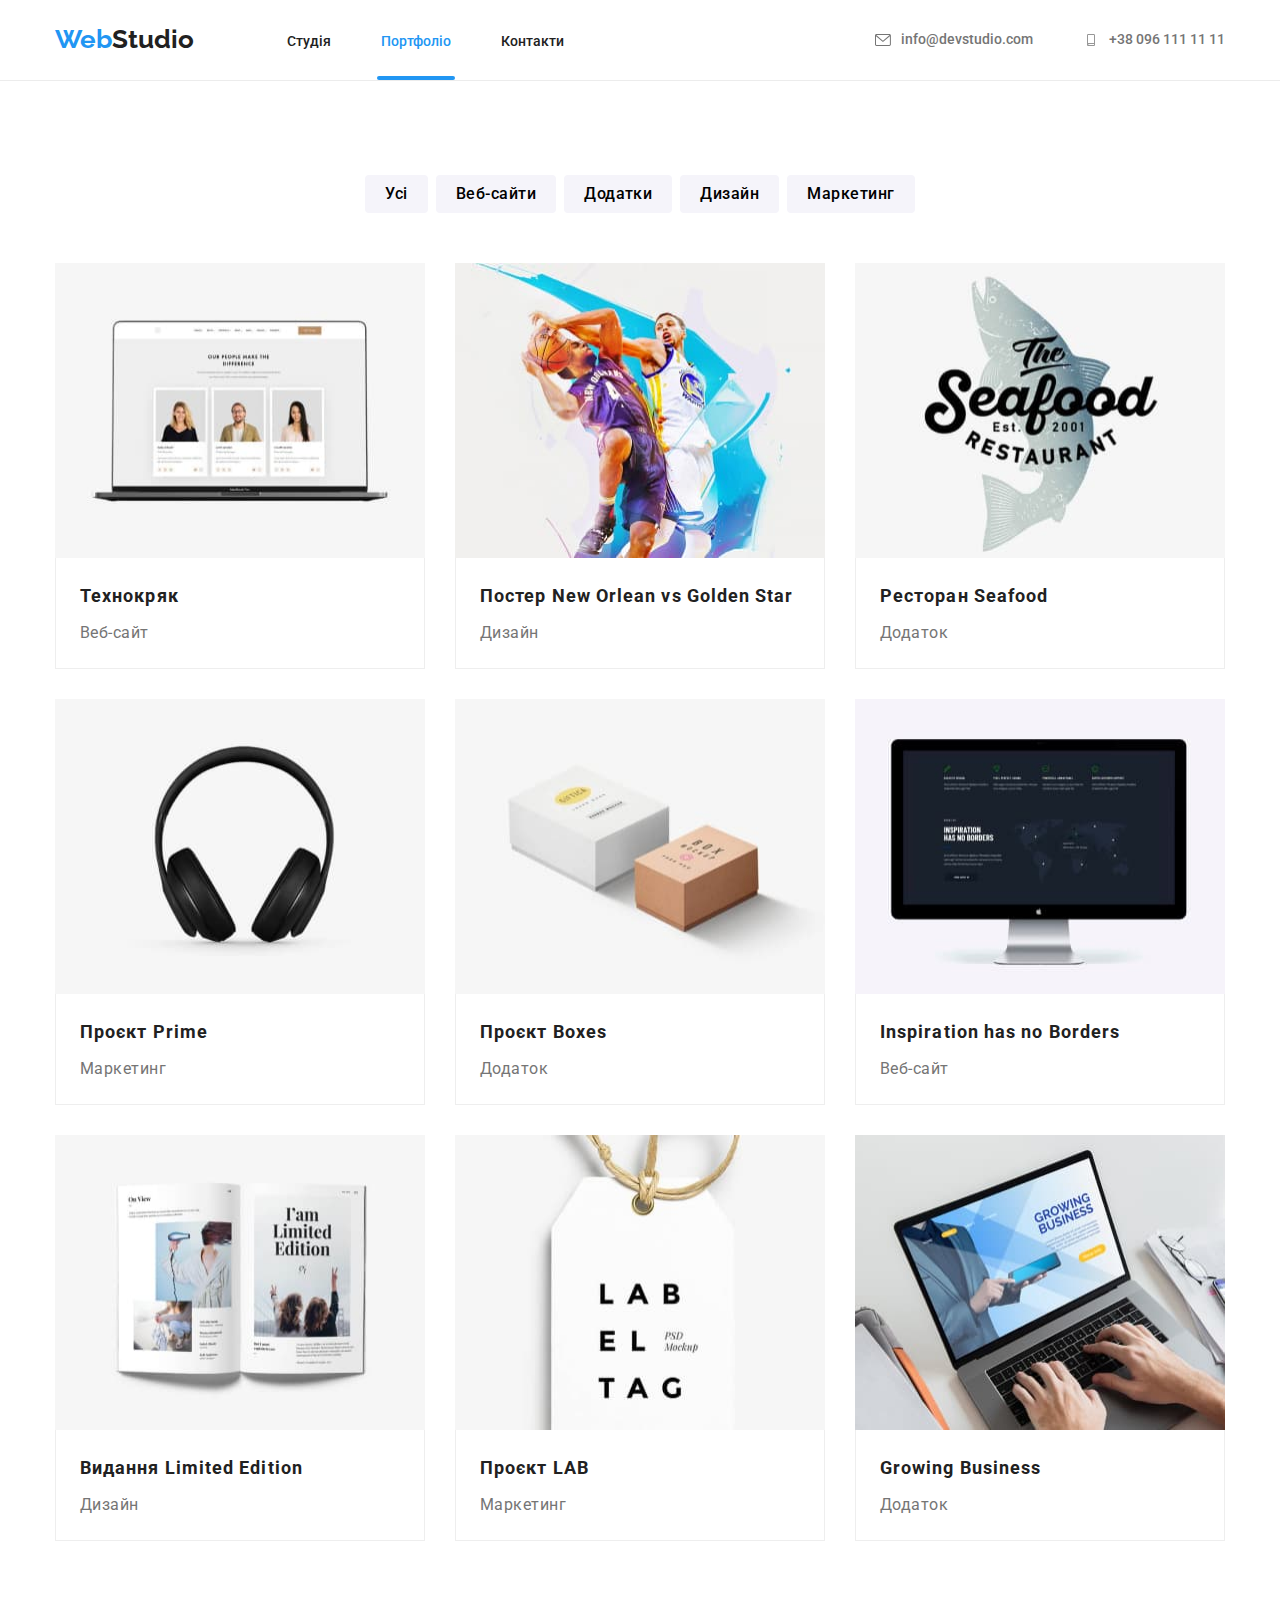
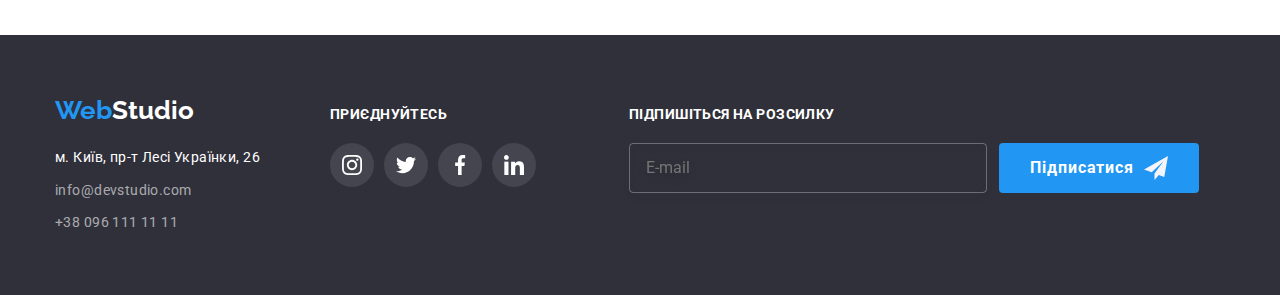
==== portfolio.html @ 6f568147 "BEM footer update" ====
<!DOCTYPE html>
<html lang="uk">
  <head>
    <meta charset="UTF-8" />
    <meta http-equiv="X-UA-Compatible" content="IE=edge" />
    <meta name="viewport" content="width=device-width, initial-scale=1.0" />
    <link rel="preconnect" href="https://fonts.googleapis.com" />
    <link rel="preconnect" href="https://fonts.gstatic.com" crossorigin />
    <link
      href="https://fonts.googleapis.com/css2?family=Raleway:wght@700&family=Roboto:wght@400;500;700;900&display=swap"
      rel="stylesheet"
    />
    <link
      rel="stylesheet"
      href="https://cdnjs.cloudflare.com/ajax/libs/modern-normalize/1.1.0/modern-normalize.css"
      integrity="sha512-Y0MM+V6ymRKN2zStTqzQ227DWhhp4Mzdo6gnlRnuaNCbc+YN/ZH0sBCLTM4M0oSy9c9VKiCvd4Jk44aCLrNS5Q=="
      crossorigin="anonymous"
      referrerpolicy="no-referrer"
    />
    <link rel="stylesheet" href="./css/styles.css" />
    <title>Портфоліо</title>
  </head>

  <body>
    <!-- Шапка сторінки -->
    <header class="topbar">
      <div class="container topbar-flex">
        <nav class="topbar-navigation">
          <!-- Логотип -->
          <a href="./index.html" class="logo link-options"
            ><span class="word-web">Web</span
            ><span class="studio-header">Studio</span></a
          >
          <!-- Навігація по сторінці -->
          <ul class="topbar-navigation__list">
            <li class="topbar-navigation__group">
              <a
                href="./index.html"
                class="link-options topbar-navigation__link hover-transition"
                >Студія</a
              >
            </li>
            <li class="topbar-navigation__group">
              <a
                href="./portfolio.html"
                class="link-options topbar-navigation__link hover-transition active-porfolio"
                >Портфоліо</a
              >
            </li>
            <li class="topbar-navigation__group">
              <a
                href="#"
                class="link-options topbar-navigation__link hover-transition"
                >Контакти</a
              >
            </li>
          </ul>
        </nav>
        <ul class="topbar-contacts__list">
          <li class="topbar-contacts__group">
            <a
              href="mailto:info@devstudio.com"
              class="link-options topbar-contacts__link hover-transition"
            >
              <svg class="topbar-contacts__icon" width="16" height="12">
                <use href="./images/icomoon/symbol-defs.svg#icon-mail"></use>
              </svg>
              info@devstudio.com</a
            >
          </li>
          <li class="topbar-contacts__group">
            <a
              href="tel:+380961111111"
              class="link-options topbar-contacts__link hover-transition"
            >
              <svg class="topbar-contacts__icon" width="16" height="12">
                <use href="./images/icomoon/symbol-defs.svg#icon-tel"></use>
              </svg>
              +38 096 111 11 11</a
            >
          </li>
        </ul>
      </div>
    </header>
    <!-- Основний контент сторінки -->
    <main>
      <section class="section">
        <div class="container">
          <h1 class="hidden">Портфоліо</h1>
          <ul class="flex-list porfolio-btn-list">
            <li class="porfolio-btn-grop">
              <button type="button" class="portfolio-btn hover-transition">
                Усі
              </button>
            </li>
            <li class="porfolio-btn-grop">
              <button type="button" class="portfolio-btn hover-transition">
                Веб-сайти
              </button>
            </li>
            <li class="porfolio-btn-grop">
              <button type="button" class="portfolio-btn hover-transition">
                Додатки
              </button>
            </li>
            <li class="porfolio-btn-grop">
              <button type="button" class="portfolio-btn hover-transition">
                Дизайн
              </button>
            </li>
            <li class="porfolio-btn-grop">
              <button type="button" class="portfolio-btn hover-transition">
                Маркетинг
              </button>
            </li>
          </ul>
          <ul class="porfolio-link-list">
            <li class="porfolio-link-group">
              <a href="#" class="link-options portfolio-links hover-transition">
                <div class="image-portfolio hover-transition">
                  <img
                    src="./image-porfolio/img-1.jpeg"
                    alt="image-porfolio"
                    width="370"
                    height="295"
                    class="porfolio-link-img"
                  />
                  <div class="image-overlay hover-transition">
                    <p>
                      Ресурс пропонує комплексні пропозиції з різним рівнем
                      функціоналу та сервісів. Все це дозволить відвідувачу
                      отримати вичерпні відомості про компанію чи приватну
                      особу.
                    </p>
                  </div>
                </div>
                <div class="portfolio-tex-under-img">
                  <h2 class="porfolio-link-title">Технокряк</h2>
                  <p class="porfolio-link-text">Веб-сайт</p>
                </div>
              </a>
            </li>
            <li class="porfolio-link-group">
              <a href="#" class="link-options portfolio-links hover-transition">
                <div class="image-portfolio hover-transition">
                  <img
                    src="./image-porfolio/img-2.jpeg"
                    alt="image-porfolio"
                    width="370"
                    height="295"
                    class="porfolio-link-img"
                  />
                  <div class="image-overlay hover-transition">
                    <p>
                      Ресурс пропонує комплексні пропозиції з різним рівнем
                      функціоналу та сервісів. Все це дозволить відвідувачу
                      отримати вичерпні відомості про компанію чи приватну
                      особу.
                    </p>
                  </div>
                </div>
                <div class="portfolio-tex-under-img">
                  <h2 class="porfolio-link-title">
                    Постер New Orlean vs Golden Star
                  </h2>
                  <p class="porfolio-link-text">Дизайн</p>
                </div>
              </a>
            </li>
            <li class="porfolio-link-group">
              <a href="#" class="link-options portfolio-links hover-transition">
                <div class="image-portfolio hover-transition">
                  <img
                    src="./image-porfolio/img-3.jpeg"
                    alt="image-porfolio"
                    width="370"
                    height="295"
                    class="porfolio-link-img"
                  />
                  <div class="image-overlay hover-transition">
                    <p>
                      Ресурс пропонує комплексні пропозиції з різним рівнем
                      функціоналу та сервісів. Все це дозволить відвідувачу
                      отримати вичерпні відомості про компанію чи приватну
                      особу.
                    </p>
                  </div>
                </div>
                <div class="portfolio-tex-under-img">
                  <h2 class="porfolio-link-title">Ресторан Seafood</h2>
                  <p class="porfolio-link-text">Додаток</p>
                </div>
              </a>
            </li>
            <li class="porfolio-link-group">
              <a href="#" class="link-options portfolio-links hover-transition">
                <div class="image-portfolio hover-transition">
                  <img
                    src="./image-porfolio/img-4.jpeg"
                    alt="image-porfolio"
                    width="370"
                    height="295"
                    class="porfolio-link-img"
                  />
                  <div class="image-overlay hover-transition">
                    <p>
                      Ресурс пропонує комплексні пропозиції з різним рівнем
                      функціоналу та сервісів. Все це дозволить відвідувачу
                      отримати вичерпні відомості про компанію чи приватну
                      особу.
                    </p>
                  </div>
                </div>
                <div class="portfolio-tex-under-img">
                  <h2 class="porfolio-link-title">Проєкт Prime</h2>
                  <p class="porfolio-link-text">Маркетинг</p>
                </div>
              </a>
            </li>
            <li class="porfolio-link-group">
              <a href="#" class="link-options portfolio-links hover-transition">
                <div class="image-portfolio hover-transition">
                  <img
                    src="./image-porfolio/img-5.jpeg"
                    alt="image-porfolio"
                    width="370"
                    height="295"
                    class="porfolio-link-img"
                  />
                  <div class="image-overlay hover-transition">
                    <p>
                      Ресурс пропонує комплексні пропозиції з різним рівнем
                      функціоналу та сервісів. Все це дозволить відвідувачу
                      отримати вичерпні відомості про компанію чи приватну
                      особу.
                    </p>
                  </div>
                </div>
                <div class="portfolio-tex-under-img">
                  <h2 class="porfolio-link-title">Проєкт Boxes</h2>
                  <p class="porfolio-link-text">Додаток</p>
                </div>
              </a>
            </li>
            <li class="porfolio-link-group">
              <a href="#" class="link-options portfolio-links hover-transition">
                <div class="image-portfolio hover-transition">
                  <img
                    src="./image-porfolio/img-6.jpeg"
                    alt="image-porfolio"
                    width="370"
                    height="295"
                    class="porfolio-link-img"
                  />
                  <div class="image-overlay hover-transition">
                    <p>
                      Ресурс пропонує комплексні пропозиції з різним рівнем
                      функціоналу та сервісів. Все це дозволить відвідувачу
                      отримати вичерпні відомості про компанію чи приватну
                      особу.
                    </p>
                  </div>
                </div>
                <div class="portfolio-tex-under-img">
                  <h2 class="porfolio-link-title">
                    Inspiration has no Borders
                  </h2>
                  <p class="porfolio-link-text">Веб-сайт</p>
                </div>
              </a>
            </li>
            <li class="porfolio-link-group">
              <a href="#" class="link-options portfolio-links hover-transition">
                <div class="image-portfolio hover-transition">
                  <img
                    src="./image-porfolio/img-7.jpeg"
                    alt="image-porfolio"
                    width="370"
                    height="295"
                    class="porfolio-link-img"
                  />
                  <div class="image-overlay hover-transition">
                    <p>
                      Ресурс пропонує комплексні пропозиції з різним рівнем
                      функціоналу та сервісів. Все це дозволить відвідувачу
                      отримати вичерпні відомості про компанію чи приватну
                      особу.
                    </p>
                  </div>
                </div>
                <div class="portfolio-tex-under-img">
                  <h2 class="porfolio-link-title">Видання Limited Edition</h2>
                  <p class="porfolio-link-text">Дизайн</p>
                </div>
              </a>
            </li>
            <li class="porfolio-link-group">
              <a href="#" class="link-options portfolio-links hover-transition">
                <div class="image-portfolio hover-transition">
                  <img
                    src="./image-porfolio/img-8.jpeg"
                    alt="image-porfolio"
                    width="370"
                    height="295"
                    class="porfolio-link-img"
                  />
                  <div class="image-overlay hover-transition">
                    <p>
                      Ресурс пропонує комплексні пропозиції з різним рівнем
                      функціоналу та сервісів. Все це дозволить відвідувачу
                      отримати вичерпні відомості про компанію чи приватну
                      особу.
                    </p>
                  </div>
                </div>
                <div class="portfolio-tex-under-img">
                  <h2 class="porfolio-link-title">Проєкт LAB</h2>
                  <p class="porfolio-link-text">Маркетинг</p>
                </div>
              </a>
            </li>
            <li class="porfolio-link-group">
              <a href="#" class="link-options portfolio-links hover-transition">
                <div class="image-portfolio hover-transition">
                  <img
                    src="./image-porfolio/img-9.jpeg"
                    alt="image-porfolio"
                    width="370"
                    height="295"
                    class="porfolio-link-img"
                  />
                  <div class="image-overlay hover-transition">
                    <p>
                      Ресурс пропонує комплексні пропозиції з різним рівнем
                      функціоналу та сервісів. Все це дозволить відвідувачу
                      отримати вичерпні відомості про компанію чи приватну
                      особу.
                    </p>
                  </div>
                </div>
                <div class="portfolio-tex-under-img">
                  <h2 class="porfolio-link-title">Growing Business</h2>
                  <p class="porfolio-link-text">Додаток</p>
                </div>
              </a>
            </li>
          </ul>
        </div>
      </section>
    </main>

    <!-- Підвал сторінки -->
    <footer class="basement">
      <div class="container basement-container">
        <div class="basement-logo-con">
          <a href="./index.html" class="logo link-options logo-basement"
            ><span class="word-web">Web</span
            ><span class="studio-footer">Studio</span></a
          >
          <address class="basement-adress-section">
            <ul class="basement-contacts__list">
              <li class="basement-contacts__group">
                <a
                  href="https://goo.gl/maps/L8f5SfHQkq7jRVht7"
                  class="link-options basement-contacts__address hover-transition basement-contacts__hover"
                  >м. Київ, пр-т Лесі Українки, 26
                </a>
              </li>
              <li class="basement-contacts__group">
                <a
                  href="mailto:info@devstudio.com"
                  class="link-options basement-contacts__mail hover-transition basement-contacts__hover"
                  >info@devstudio.com
                </a>
              </li>
              <li class="basement-contacts__group">
                <a
                  href="tel:+380961111111"
                  class="link-options basement-contacts__tel hover-transition basement-contacts__hover"
                  >+38 096 111 11 11
                </a>
              </li>
            </ul>
          </address>
        </div>
        <div class="basement-icon-group">
          <p class="basement__subtitle">приєднуйтесь</p>
          <ul class="basement-social__group">
            <li class="basement-social__list">
              <a
                href="#"
                class="link-options basement-social__link hover-transition"
              >
                <svg class="basement-social__icon" width="20" height="20">
                  <use
                    href="./images/icomoon/symbol-defs.svg#icon-instagram"
                  ></use>
                </svg>
              </a>
            </li>
            <li class="basement-social__list">
              <a
                href="#"
                class="link-options basement-social__link hover-transition"
              >
                <svg class="basement-social__icon" width="20" height="20">
                  <use
                    href="./images/icomoon/symbol-defs.svg#icon-twitter"
                  ></use>
                </svg>
              </a>
            </li>
            <li class="basement-social__list">
              <a
                href="#"
                class="basement-social__link link-options hover-transition"
              >
                <svg class="basement-social__icon" width="20" height="20">
                  <use
                    href="./images/icomoon/symbol-defs.svg#icon-facebook"
                  ></use>
                </svg>
              </a>
            </li>
            <li class="basement-social__list">
              <a
                href="#"
                class="basement-social__link link-options hover-transition"
              >
                <svg class="basement-social__icon" width="20" height="20">
                  <use
                    href="./images/icomoon/symbol-defs.svg#icon-linkedin"
                  ></use>
                </svg>
              </a>
            </li>
          </ul>
        </div>
        <form class="basement-email-group" name="signup_form" autocomplete="on">
          <p class="basement__subtitle">підпишіться на розсилку</p>
          <div class="basement-label-container">
            <label class="basement-label">
              <input
                class="basement-label__input"
                type="email"
                name="email"
                placeholder="E-mail"
                id="user_email"
              />
            </label>
            <button
              type="submit"
              class="basement-button__submit hero-button hover-transition"
            >
              Підписатися<svg
                class="basement-button__icon"
                width="24"
                height="24"
              >
                <use
                  href="./images/icomoon/symbol-defs.svg#icon-icon-send"
                ></use>
              </svg>
            </button>
          </div>
        </form>
      </div>
    </footer>
  </body>
</html>
---- css/styles.css ----
/* ---------------------------------- COLORS --------------------------------- */
:root{
    --primery-text-color: #212121;
    --additional-text-color: #FFFFFF;
    --paragraph-tex-color: #757575;
    --text-hover-color: #2196F3;
    --footer-contact-color: rgba(255, 255, 255, 0.6);
    --background-color: #ffffff;
    --background-color-additional: #2f303a;
    --background-color-special: #F5F4FA;
    --social-main-color: #AFB1B8;
}

/* ------------- body+logo+head+footer (тіло+логотип+шапка+підвал) ----------- */
/* ----- body (тіло) -----*/
body {
    background-color: #FFFFFF;
    font-family: 'Roboto', sans-serif;
    color: var(--primery-text-color);
}

.hidden{
    position: absolute;
    white-space: nowrap;
    width: 1px;
    height: 1px;
    overflow: hidden;
    border: 0;
    padding: 0;
    clip: rect(0 0 0 0);
    clip-path: inset(50%);
    margin: -1px;
}

.is-hidden{
    visibility: hidden;
    opacity: 0;
    pointer-events: none;
}

/* links option (налаштування для посилать) */
.link-options {
    text-decoration: none;
}

h1,h2,h3,h4,h5,p,ul {
    margin: 0;
}

ul,ol{
    margin: 0;
    padding-left: 0;
}

.container{
    width: 1200px;
    padding-left: 15px;
    padding-right: 15px;
    margin: 0 auto;
}

.hover-transition {
    transition-duration: 250ms;
    transition-timing-function: cubic-bezier(0.4, 0, 0.2, 1);
}

/* .active{} */

/* ---------------------------------- LOGO ----------------------------------- */
/* "web" and "studio" style logo (in header and footer) */
.logo {
    font-family: 'Raleway', sans-serif;
    padding-top: 24px;
    padding-bottom: 25px;
}

/* options font LOGO (located in header and footer) */
.word-web,
.studio-header,
.studio-footer{
    font-weight: 700;
    font-size: 26px;
    line-height: 1.19;
}

/* options for tex "web" in logo */
.word-web {
    color: var(--text-hover-color);
}
/* options for tex "studio" in header logo */
.studio-header {
    color: var(--primery-text-color);
}
/* options for tex "studio" in footer logo */
.studio-footer {
    color: var(--additional-text-color);
}

/* ---------------------------- footer logo option --------------------------- */
.logo-basement {
    padding: 0;
}

/* =========================== HEADER (шапка сайта) ========================== */
/* header navigation options (налаштування шапки) */
.topbar { 
    border-bottom: 1px solid #ECECEC;
}

.topbar-flex {
    box-sizing: border-box;
    display: flex;
    justify-content: center;
}

.topbar-navigation__link, 
.topbar-contacts__link {
    font-weight: 500;
    font-size: 14px;
    line-height: 1.14;
}

.topbar-contacts__link{
    display: flex;
    align-items: center;
}

.topbar-navigation__list,
.topbar-contacts__list{
    list-style: none;
    display: flex;
}

/* ---------------------------- header navigation ---------------------------- */
/* header navigation section options (налаштування секції навігації) */
.topbar-navigation{
    display: inline-flex;
    justify-content: center;
}

.topbar-navigation__list{
    gap: 50px;
    margin-left: 93px;
}

/* header navigation list options (налаштування списку навігації) */
.topbar-navigation__group {
    margin-top: 32px;
}

/* header navigation link options (налаштування рядків списку навігації) */
.topbar-navigation__link{
    color: var(--primery-text-color);
    padding-top: 32px;
    padding-bottom: 32px;

    position: relative;
}
.topbar-navigation__link:hover,
.topbar-navigation__link:focus{
    color: var(--text-hover-color);
}

.active-porfolio, 
.active-main{
    color: var(--text-hover-color);
}

.active-main::after{
    content: '';
    position: absolute;
    bottom: 1px;
    left: -3px;
    width: 48px;
    height: 4px;
    background-color: var(--text-hover-color);
    border-radius: 2px;
}

.active-porfolio::after{
    content: '';
    position: absolute;
    bottom: 1px;
    left: -4px;
    width: 78px;
    height: 4px;
    background-color: var(--text-hover-color);
    border-radius: 2px;
}

/* ----------------------------- header contacts ----------------------------- */
.topbar-contacts__list{
    gap: 50px;
    margin-left: auto;
}

/* header contacts list options (налаштування списку контактів) */
.topbar-contacts__group {
    display: flex;
}

/* header contacts color and hover (налаштування контактів в шапці) */
.topbar-contacts__link {
    color: var(--paragraph-tex-color);
    padding-top: 32px;
    padding-bottom: 32px;
    fill: var(--paragraph-tex-color);
}
.topbar-contacts__link:focus ,
.topbar-contacts__link:hover {
    color: var(--text-hover-color);
    fill: var(--text-hover-color);
}

.topbar-contacts__icon{
margin-right: 10px;
}



/* -====================== FOOTER section (підвал сайту) ======================*/
/* footer section options (налаштування підвалу) */
.basement {
    background-color: var(--background-color-additional);
    padding-top: 60px;
    padding-bottom: 60px;
}

/* footer list options (налаштування списку в підвалі) */
.basement-contacts__list {
    display: inline;
    list-style: none;
}

.basement-logo {
    margin-bottom: 30px;
}

.basement-contacts__group{
    display: block;
    margin-bottom: 9px;
}

.basement-contacts__group:last-child{
    margin-bottom: 0;
}

/* footer address options (налаштування адреси в підвалі) */
.basement-contacts__address,
.basement-contacts__mail,
.basement-contacts__tel{
    font-style: normal;
    font-weight: 400;
    font-size: 14px;
    line-height: 1.71;
    letter-spacing: 0.03em;
}

.basement-contacts__address{
    color: var(--additional-text-color);
}
/* .basement-contacts__address:hover,
.basement-contacts__address:focus {
    color: var(--text-hover-color);
} */

.basement-contacts__hover:hover {
    color: var(--text-hover-color);
}

/* footer contacts options (налаштування контактів в підвалі) */
.basement-contacts__mail,
.basement-contacts__tel {
    color: var(--footer-contact-color);
}
/* .basement-contacts:hover,
.basement-contacts:focus,
 */

.basement-container {
    display: flex;
    align-items: baseline;
}

.basement-adress-section {
    margin-top: 20px;
}

.basement__subtitle {
    color: var(--additional-text-color);
    margin-bottom: 20px;
}

.basement-icon-group {
    display: block;
    width: 206px;
    height: 80px;
    margin-left: 70px;
}

.basement-social__link{
    display: flex;
    justify-content: center;
    align-items: center;
    width: 44px;
    height: 44px;
    border-radius: 50%;
    background-color: rgba(255, 255, 255, 0.1);;
    fill: var(--additional-text-color);
}

.basement-social__link:hover,
.basement-social__link:focus{
    background-color: var(--text-hover-color);
}
/* .basement-social__icon{} */

/* !----------------------------- footer form ----------------------------- */

.basement-email-group {
    display: block;
    width: 570px;
    height: 86px;
    margin-left: 93px;
}

.basement-label-container {
    display: flex;
}

/* .basement-label{} */

.basement-label__input{
    background-color: transparent;
    font-style: sans-serif;
    color: var(--additional-text-color);
    font-size: 16px;
    line-height: 1.25;
    letter-spacing: 0.003em;

    align-content: center;
    height: 50px;
    width: 358px;

    border: 1px solid rgba(255, 255, 255, 0.3);
    filter: drop-shadow(0px 4px 4px rgba(0, 0, 0, 0.15));
    border-radius: 4px;
    margin-right: 12px;

    padding-left: 16px;
}

.basement-button__submit{
    display: flex;
    align-content: center;
    justify-content: center;
    align-items: center;
    max-width: 200px;
    padding: 0 24px;
    gap: 10px;
}

.basement-button__icon{
    fill: var(--background-color-special);
}

/* ++++++++++++++ main index.html (основний контент index.html) ++++++++++++++ */
/* =========================== HERO section (герой) ===========================*/
.hero { 
    background-color: var(--background-color-additional);
    background-image: linear-gradient(rgba(47, 48, 58, 0.4) , rgba(47, 48, 58, 0.4) ) , url(../images/hero-bg.jpeg);
    background-size: 1600px;
    background-repeat: no-repeat;
    background-position: center;
/*     background-size: cover; */
    padding-top: 200px;
    padding-bottom: 200px;
}

/* .hero-container{} */

.hero-title {
    color: var(--additional-text-color);
    font-weight: 900;
    font-size: 44px;
    line-height: 1.36;
    text-align: center;
    letter-spacing: 0.06em;
    text-transform: uppercase;
    /* position */
    max-width: 696px;
    margin: 0 auto;
    margin-bottom: 30px;
}

.hero-div-btn {
    display: flex;
    justify-content: center;
}

.hero-button {
    color: var(--additional-text-color);
    background: var(--text-hover-color);
    cursor: pointer;
    font-family: inherit;
    font-weight: 700;
    font-size: 16px;
    line-height: 1.87;
    letter-spacing: 0.06em;
    text-align: center;
    height: 50px;
    width: 220px;
    border-radius: 4px;
    border-style: none;
    /* position */
    position: relative;
    overflow: hidden;
}
.hero-button:hover,
.hero-button:focus{
    background: #188CE8;
    box-shadow: 0px 4px 4px rgba(0, 0, 0, 0.15);
    border-radius: 4px;
}

.backdrop {
    position: fixed;
    top: 0;
    left: 0;
    width: 100vw;
    height: 100vh;
    background: rgba(0, 0, 0, 0.2);
    transition: opacity 500ms cubic-bezier(0.11, 0, 0.5, 0) 0s, visibility 500ms cubic-bezier(0.11, 0, 0.5, 0) 0s;
    z-index: 10;
}

.modal-window {
    position: absolute;
    top: 50%;
    left: 50%;
    transform: translate(-50%, -50%);
    width: 528px;

    background-color: var(--additional-text-color);
    box-shadow: 0px 1px 3px rgba(0, 0, 0, 0.12), 0px 1px 1px rgba(0, 0, 0, 0.14), 0px 2px 1px rgba(0, 0, 0, 0.2);
    border-radius: 4px;

    padding: 40px;
}

.close-button{
    position: absolute;
    top: 8px;
    right: 8px;

    border: 1px solid rgba(0, 0, 0, 0.1);
    background-color: var(--additional-text-color);
    border-radius: 50%;
    width: 30px;
    height: 30px;

    padding: 0;
    display: flex;
    justify-content: center;
    align-items: center;

    cursor: pointer;
}
.close-button:hover .modal-icon{
    fill: var(--text-hover-color);
}

.modal-title{
    text-align: center;
    font-family: sans-serif;
    font-weight: 700;
    font-size: 20px;
    line-height: 1.15;
    letter-spacing: 0.03em;
    color: var(--primery-text-color);

    margin-bottom: 12px;
}

.modal-group{
margin: 0;
}

.modal-list{
    margin-bottom: 10px;
    display: flex;
    flex-direction: column;
    gap: 4px;

    font-family: sans-serif;
    font-size: 12px;
    line-height: 1.16;
    letter-spacing: 0.01em;

}
.modal-list:last-child{
    margin: 0;
}

.modal-label,
.modal-comment::placeholder{
    color: var(--paragraph-tex-color);    
    font-family: sans-serif;
    font-size: 12px;
    line-height: 1.16;
    letter-spacing: 0.01em;

    fill: var(--primery-text-color);
}

.input-container{
    fill: var(--primery-text-color);
    position: relative;
}

.modal-label,
.input-container:hover input,
.input-container:hover  .modal-input-icon,
.modal-comment:hover,
.input-container input:focus,
.modal-comment:focus,
.modal-input:focus,
.modal-input:focus + .modal-input-icon{
    border-color: var(--text-hover-color);
    fill: var(--text-hover-color);
    outline: var(--text-hover-color);
}



.input-container input{
    padding: 12px 16px;
    padding-left: 42px;
    height: 40px;
    border: 1px solid rgba(33, 33, 33, 0.2);
    border-radius: 4px;
    width: 100%;
}


.modal-input-icon {
    position: absolute;
    top: 50%;
    left: 15px;
    transform: translateY(-50%);
}

.modal-comment{
    height: 120px;
    margin-bottom: 20px;
    border: 1px solid rgba(33, 33, 33, 0.2);
    border-radius: 4px;
    resize: none;
    padding: 12px 16px;
}
.modal-comment::placeholder {
    color: rgba(117, 117, 117, 0.5);
}

/* .modal-licence{} */


.licence-checkbox { 
    display: flex;
    align-items: center;
    flex-direction: row;
    justify-content: center;
    margin-bottom: 30px;
    position: relative;
}

.checkbox {
    -webkit-appearance: none;
    -moz-appearance: none;
    appearance: none;
}
.custom-checkbox {
    box-sizing: border-box;
    width: 16px;
    height: 15px;

    position: relative;
    margin-right: 7px;

    border: 2px solid var(--primery-text-color);
    border-radius: 2px;

    fill: transparent;
}
.checkbox:checked + .custom-checkbox{
    background-color: var(--text-hover-color);
    border: none;
    fill: var(--additional-text-color);
}

.checkbox-input-icon{
    position: absolute;
    top: 50%;
    left: 50%;
    transform: translate(-50%, -50%);
}

.licence-text{
    font-family: sans-serif;
    font-size: 14px;
    line-height: 1.7;
    letter-spacing: 0.03em;
}

.licence-text{
    color: var(--paragraph-tex-color);
}
.licence{
/*     text-decoration: underline; */
    color: var(--text-hover-color);
    margin: 0;
    padding: 0;
    border-bottom: 1px solid var(--text-hover-color);
}

.modal-container-btn{
    display: flex;
    justify-content: center;
}

/* .modal-submit-btn {} */

/* -==================== our-features (текст під банером) ==================== */
.our-features {padding-top: 94px;}

.our-features-list{
    color: var(--primery-text-color);
    list-style: none;
    display: flex;
    gap: 30px;
}

.our-features-group {
    flex-basis: calc((100% - 90px) / 4);
}

.our-icons-group {
    width: 270px;
    height: 120px;
    border-radius: 4px;
    background-color: var(--background-color-special);
    display: flex;
    justify-content: center;
    align-items: center;
    margin-bottom: 30px;
}

.our-features-icon {
fill: var(--primery-text-color);
}

/* title options (налаштування назви) */
.our-features-title,
.img-label,
.basement__subtitle {
    font-weight: 700;
    font-size: 14px;
    line-height: 1.14;
    letter-spacing: 0.03em;
    text-transform: uppercase;
}

.our-features-title,
.img-label {
    margin-bottom: 10px;
}

/* paragraph options (налаштування параграфу) */
.our-features-text{
    color: var(--paragraph-tex-color);
    font-size: 14px;
    line-height: 1.71;
    letter-spacing: 0.03em;
}

/* ======================= img-section (чим займаємось) ======================= */

/* title in section 3 and 4  */
.img-section-title, 
.our-team-main-title, 
.partners-main-title{
    color: var(--primery-text-color);
    font-weight: 700;
    font-size: 36px;
    line-height: 1.16;
    text-align: center;
    letter-spacing: 0.03em;
    /* position */
    box-sizing: border-box;
    margin-bottom: 50px;
}

.img-section-picture {
    display: block;
}

.img-section-group {
    position: relative;
}

.img-position > .img-label {
    position: absolute;
    bottom: 0;
    margin: 0;
}

.img-label{
    color: var(--additional-text-color);
    display: flex;
    justify-content: center;
    align-items: center;
    background-color: rgba(47, 48, 58, 0.8);
    height: 70px;
    width: 370px;
}

/*  налаштування списку (list options) */
.img-section-list,
.our-team-list{
    display: flex;
    list-style: none;
    gap: 30px;
}

/* .img-section-picture{} */

/* =================== our team (ot) (наша команда) section =================== */
.our-team {
    background-color: var(--background-color-special);
}

/* .our-team-main-title {} */

/* .our-team-title {} */
/* .our-team-list{} */

.our-team-group{
    margin: 0 auto;
    background-color: var(--additional-text-color);
    width: calc((100% - 90px) / 4);
    box-shadow: 0px 1px 3px rgba(0, 0, 0, 0.12), 0px 1px 1px rgba(0, 0, 0, 0.14), 0px 2px 1px rgba(0, 0, 0, 0.2);
    border-radius: 0px 0px 4px 4px;
}

.our-team-img {
    display: block;
}

.our-team-text {
    padding: 30px 0;
}

.our-team-title {
    color: var(--primery-text-color);
    font-weight: 500;
    font-size: 16px;
    line-height: 1.18;
    text-align: center;
    letter-spacing: 0.03em;
    margin-bottom: 10px;
}

.our-team-p {
    color: var(--paragraph-tex-color);
    font-size: 16px;
    line-height: 1.18;
    text-align: center;
    letter-spacing: 0.03em;
    margin-bottom: 16px;
}

.soc-group, 
.basement-social__group {
    display: flex;
    justify-content: center;
    gap: 10px;
}

.soc-list, 
.basement-social__list {
    list-style: none;
    display: contents;
}

.social-link{
    display: flex;
    justify-content: center;
    align-items: center;
    width: 44px;
    height: 44px;
    border-radius: 50%;
    fill: var(--social-main-color);
}

.social-link:hover,
.social-link:focus{
    background-color: var(--text-hover-color);
    fill: var(--additional-text-color);
}

/* нижче наведено ту саму функцію хіба довшим шляхом, тобто додатковими рядками */
/* .social-link:hover,
.social-link:focus{
    background-color: var(--text-hover-color);
}

.social-link:hover social-link-icon,
.social-link:focus social-link-icon{
fill: var(--additional-text-color);
} */

.section {
    padding-top: 94px;
    padding-bottom: 94px;
}

/* =================== partners (наша команда) section =================== */
.partners-group{
    list-style: none;
    display: flex;
    justify-content: center;
    gap: 30px;
}

/* .partners-list{} */

.partners-link{
    display: flex;
    justify-content: center;
    align-items: center;
    box-sizing: border-box;
    border: 1px solid var(--social-main-color);
    border-radius: 4px;
    width: 170px;
    height: 92px;
    fill: var(--social-main-color);
}

.partners-link:hover, 
.partners-link:focus{
    fill: var(--text-hover-color);
    border: 1px solid var(--text-hover-color);
}

/* .partners-icon{} */


/* ++++++++++++++++++++++++++ PAGE 2 portfolio.html +++++++++++++++++++++++++  */
/* ---------- main potfolio.html (основний контент portfolio.html) ----------  */

/* button list options (налаштування списка кнопок) */
.porfolio-btn-list{
    list-style: none;
    display: flex;
    justify-content: center;
    gap: 8px;
    margin-bottom: 50px;     
}

/* .porfolio-btn-grop {} */

/* button options (налаштування кнопки) */
.portfolio-btn {
    background-color: var(--background-color-special);
    cursor: pointer;
    font-family: inherit;
    font-weight: 500;
    font-size: 16px;
    line-height: 1.62;
    text-align: center;
    letter-spacing: 0.03em;
    /* btn style */
    border-style: none;
    border-radius: 4px;
    height: 38px;
    padding-left: 20px;
    padding-right: 20px;
}
.portfolio-btn:hover,
.portfolio-btn:focus{
    background-color: var(--text-hover-color);
    color: var(--additional-text-color);
    box-shadow: 0px 3px 1px rgba(0, 0, 0, 0.1), 0px 1px 2px rgba(0, 0, 0, 0.08), 0px 2px 2px rgba(0, 0, 0, 0.12);
    border-radius: 4px;
}

/* .nav-btn {} */

/* ============================ porfolio-link-list ============================ */
.porfolio-link-list {
    list-style: none;
    display: flex;
    flex-wrap: wrap;
    gap: 30px;
}

.porfolio-link-group {
    flex-basis: calc((100% - 60px)/3);
}

.portfolio-links{
    display: block;
}

.portfolio-links:hover, 
.portfolio-links:focus{
box-shadow: 0px 1px 1px rgba(0, 0, 0, 0.12), 0px 4px 4px rgba(0, 0, 0, 0.06), 1px 4px 6px rgba(0, 0, 0, 0.16);
}

.image-portfolio{
    position: relative;
    overflow: hidden;
}

.image-portfolio:hover .image-overlay{
transform: translatex(0);
}

.image-overlay {
    position: absolute;
    top: 0;
    left: 0;
    width: 100%;
    height: 100%;

    padding: 63px 24px;
    font-family: sans-serif;
    font-size: 18px;
    line-height: 1.5;
    color: var(--additional-text-color);
    background-color:  rgba(33, 150, 243, 0.9);

    transform: translateY(100%);
    transition: transform 250ms ease;
}



.porfolio-link-img {
    display: block;
}

.porfolio-link-title{
    color: var(--primery-text-color);
    font-weight: 700;
    font-size: 18px;
    line-height: 2;
    letter-spacing: 0.06em;
}

.portfolio-tex-under-img{
    border-bottom:1px solid #EEEEEE;
    border-left:1px solid #EEEEEE;
    border-right:1px solid #EEEEEE;
    padding: 20px 24px;
}

.porfolio-link-text{
    color: var(--paragraph-tex-color);
    font-size: 16px;
    line-height: 1.87;
    letter-spacing: 0.03em;
    margin-top: 4px;
}
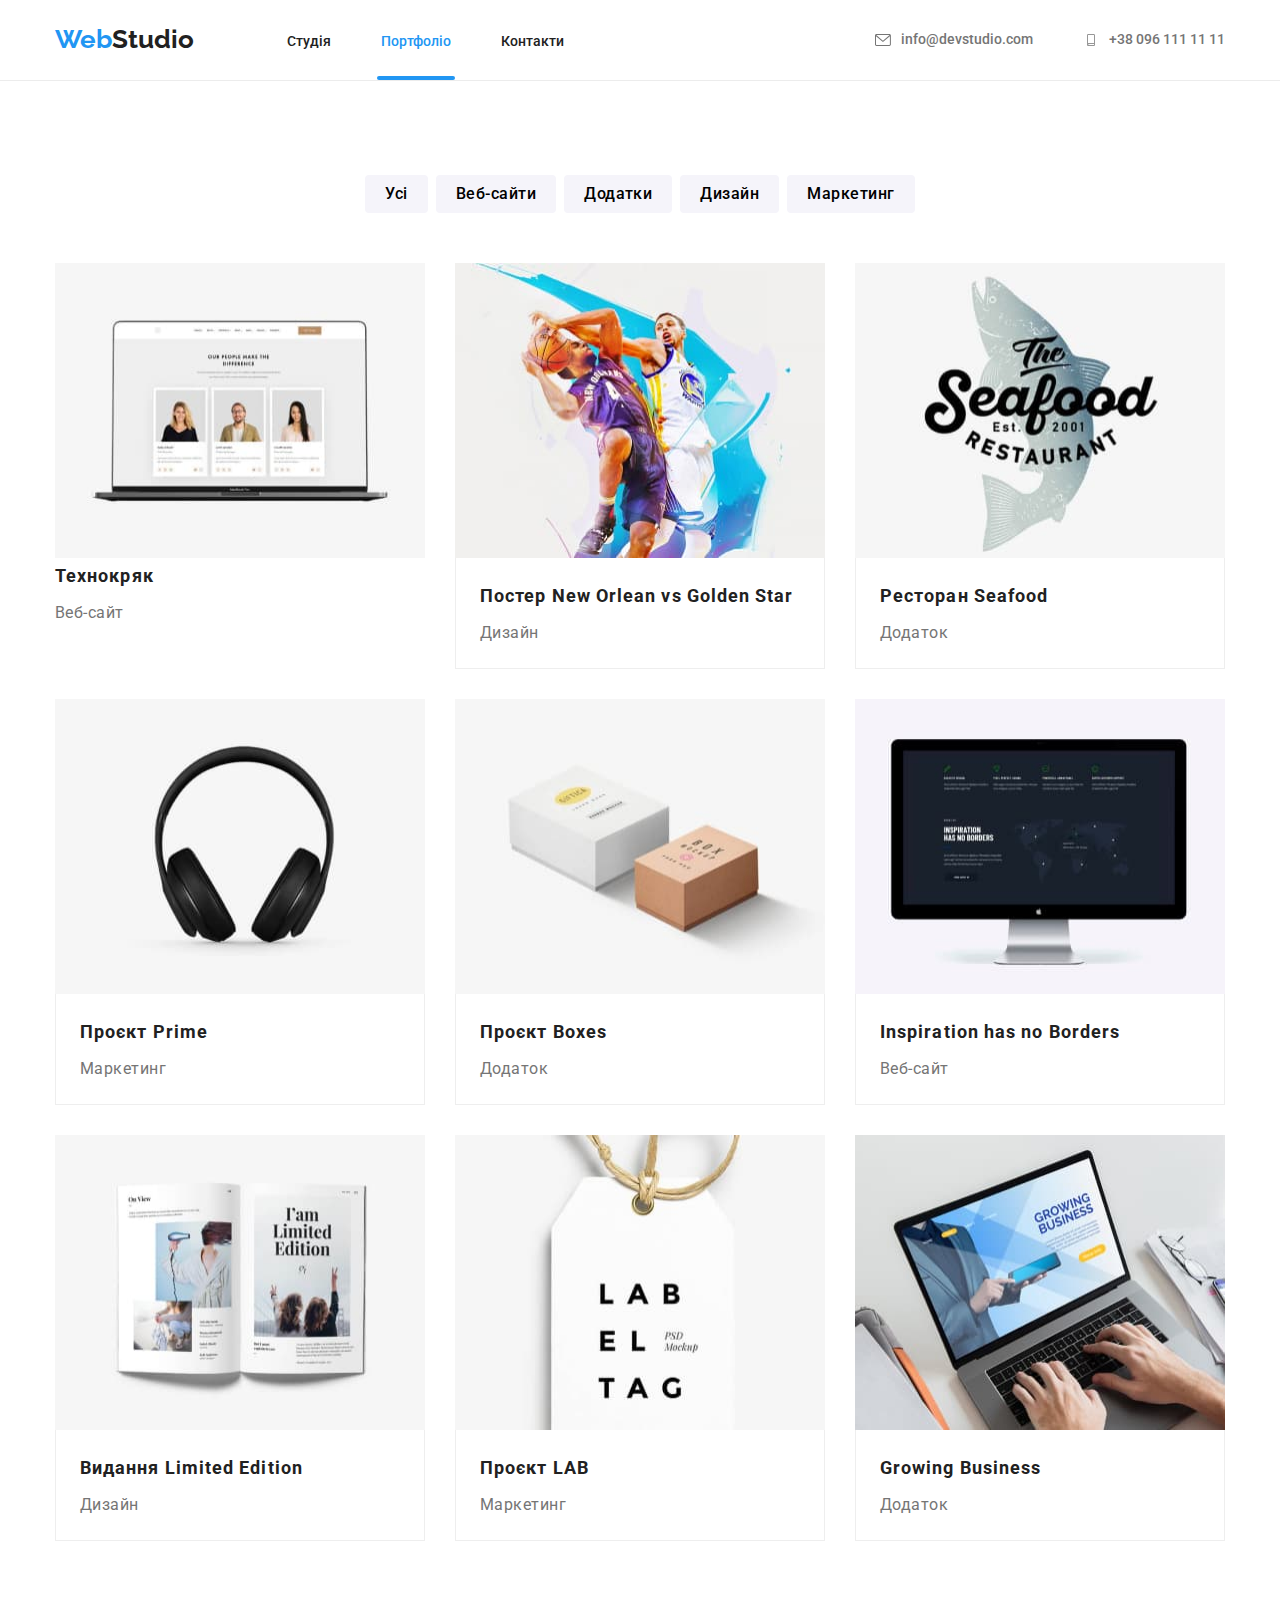
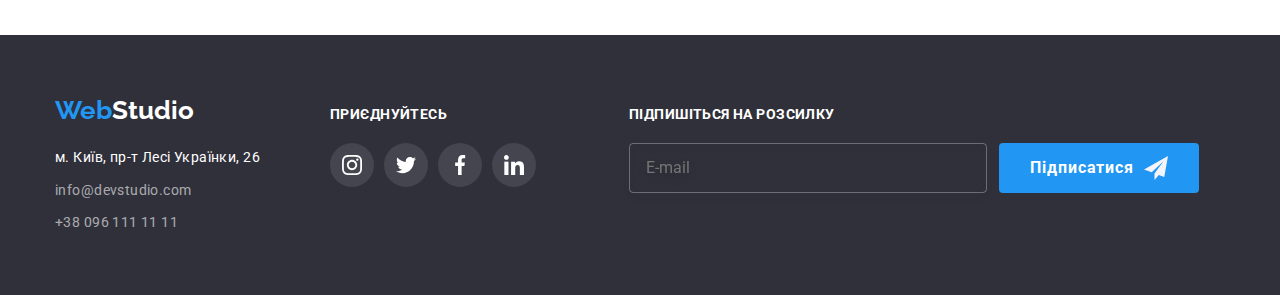
==== commit ab8515ec: "portfolio" ====
--- a/portfolio.html
+++ b/portfolio.html
@@ -87,29 +87,29 @@
       <section class="section">
         <div class="container">
           <h1 class="hidden">Портфоліо</h1>
-          <ul class="flex-list porfolio-btn-list">
-            <li class="porfolio-btn-grop">
-              <button type="button" class="portfolio-btn hover-transition">
+          <ul class="flex-list portfolio-btn__grop">
+            <li class="porfolio-btn__list">
+              <button type="button" class="portfolio-button hover-transition">
                 Усі
               </button>
             </li>
-            <li class="porfolio-btn-grop">
-              <button type="button" class="portfolio-btn hover-transition">
+            <li class="porfolio-btn__list">
+              <button type="button" class="portfolio-button hover-transition">
                 Веб-сайти
               </button>
             </li>
-            <li class="porfolio-btn-grop">
-              <button type="button" class="portfolio-btn hover-transition">
+            <li class="porfolio-btn__list">
+              <button type="button" class="portfolio-button hover-transition">
                 Додатки
               </button>
             </li>
-            <li class="porfolio-btn-grop">
-              <button type="button" class="portfolio-btn hover-transition">
+            <li class="porfolio-btn__list">
+              <button type="button" class="portfolio-button hover-transition">
                 Дизайн
               </button>
             </li>
-            <li class="porfolio-btn-grop">
-              <button type="button" class="portfolio-btn hover-transition">
+            <li class="porfolio-btn__list">
+              <button type="button" class="portfolio-button hover-transition">
                 Маркетинг
               </button>
             </li>
@@ -134,7 +134,7 @@
                     </p>
                   </div>
                 </div>
-                <div class="portfolio-tex-under-img">
+                <div class="portfoli1o-tex-under-img">
                   <h2 class="porfolio-link-title">Технокряк</h2>
                   <p class="porfolio-link-text">Веб-сайт</p>
                 </div>
--- a/css/styles.css
+++ b/css/styles.css
@@ -687,8 +687,8 @@
 
 /* title in section 3 and 4  */
 .img-section-title, 
-.our-team-main-title, 
-.partners-main-title{
+.our-team-title, 
+.partners-title{
     color: var(--primery-text-color);
     font-weight: 700;
     font-size: 36px;
@@ -700,21 +700,21 @@
     margin-bottom: 50px;
 }
 
-.img-section-picture {
+.img-section__picture {
     display: block;
 }
 
-.img-section-group {
+.img-section__list {
     position: relative;
 }
 
-.img-position > .img-label {
+.img-section__position > .img-section__label {
     position: absolute;
     bottom: 0;
     margin: 0;
 }
 
-.img-label{
+.img-section__label{
     color: var(--additional-text-color);
     display: flex;
     justify-content: center;
@@ -725,8 +725,8 @@
 }
 
 /*  налаштування списку (list options) */
-.img-section-list,
-.our-team-list{
+.img-section__group,
+.our-team-group{
     display: flex;
     list-style: none;
     gap: 30px;
@@ -741,10 +741,9 @@
 
 /* .our-team-main-title {} */
 
-/* .our-team-title {} */
-/* .our-team-list{} */
-
-.our-team-group{
+/* our-team-group{} */
+
+.our-team-group__list{
     margin: 0 auto;
     background-color: var(--additional-text-color);
     width: calc((100% - 90px) / 4);
@@ -752,15 +751,15 @@
     border-radius: 0px 0px 4px 4px;
 }
 
-.our-team-img {
+.our-team-group__img {
     display: block;
 }
 
-.our-team-text {
+.our-team__img-text {
     padding: 30px 0;
 }
 
-.our-team-title {
+.our-team__subtitle {
     color: var(--primery-text-color);
     font-weight: 500;
     font-size: 16px;
@@ -770,7 +769,7 @@
     margin-bottom: 10px;
 }
 
-.our-team-p {
+.our-team__text {
     color: var(--paragraph-tex-color);
     font-size: 16px;
     line-height: 1.18;
@@ -834,7 +833,7 @@
 
 /* .partners-list{} */
 
-.partners-link{
+.partners-group__link{
     display: flex;
     justify-content: center;
     align-items: center;
@@ -845,21 +844,20 @@
     height: 92px;
     fill: var(--social-main-color);
 }
-
-.partners-link:hover, 
-.partners-link:focus{
+.partners-group__link:hover, 
+.partners-group__link:focus{
     fill: var(--text-hover-color);
     border: 1px solid var(--text-hover-color);
 }
 
-/* .partners-icon{} */
+/* .partners-group__icon{} */
 
 
 /* ++++++++++++++++++++++++++ PAGE 2 portfolio.html +++++++++++++++++++++++++  */
 /* ---------- main potfolio.html (основний контент portfolio.html) ----------  */
 
 /* button list options (налаштування списка кнопок) */
-.porfolio-btn-list{
+.portfolio-btn__grop{
     list-style: none;
     display: flex;
     justify-content: center;
@@ -867,10 +865,10 @@
     margin-bottom: 50px;     
 }
 
-/* .porfolio-btn-grop {} */
+/* .porfolio-btn__list {} */
 
 /* button options (налаштування кнопки) */
-.portfolio-btn {
+.portfolio-button{
     background-color: var(--background-color-special);
     cursor: pointer;
     font-family: inherit;
@@ -886,8 +884,8 @@
     padding-left: 20px;
     padding-right: 20px;
 }
-.portfolio-btn:hover,
-.portfolio-btn:focus{
+.portfolio-button:hover,
+.portfolio-button:focus{
     background-color: var(--text-hover-color);
     color: var(--additional-text-color);
     box-shadow: 0px 3px 1px rgba(0, 0, 0, 0.1), 0px 1px 2px rgba(0, 0, 0, 0.08), 0px 2px 2px rgba(0, 0, 0, 0.12);
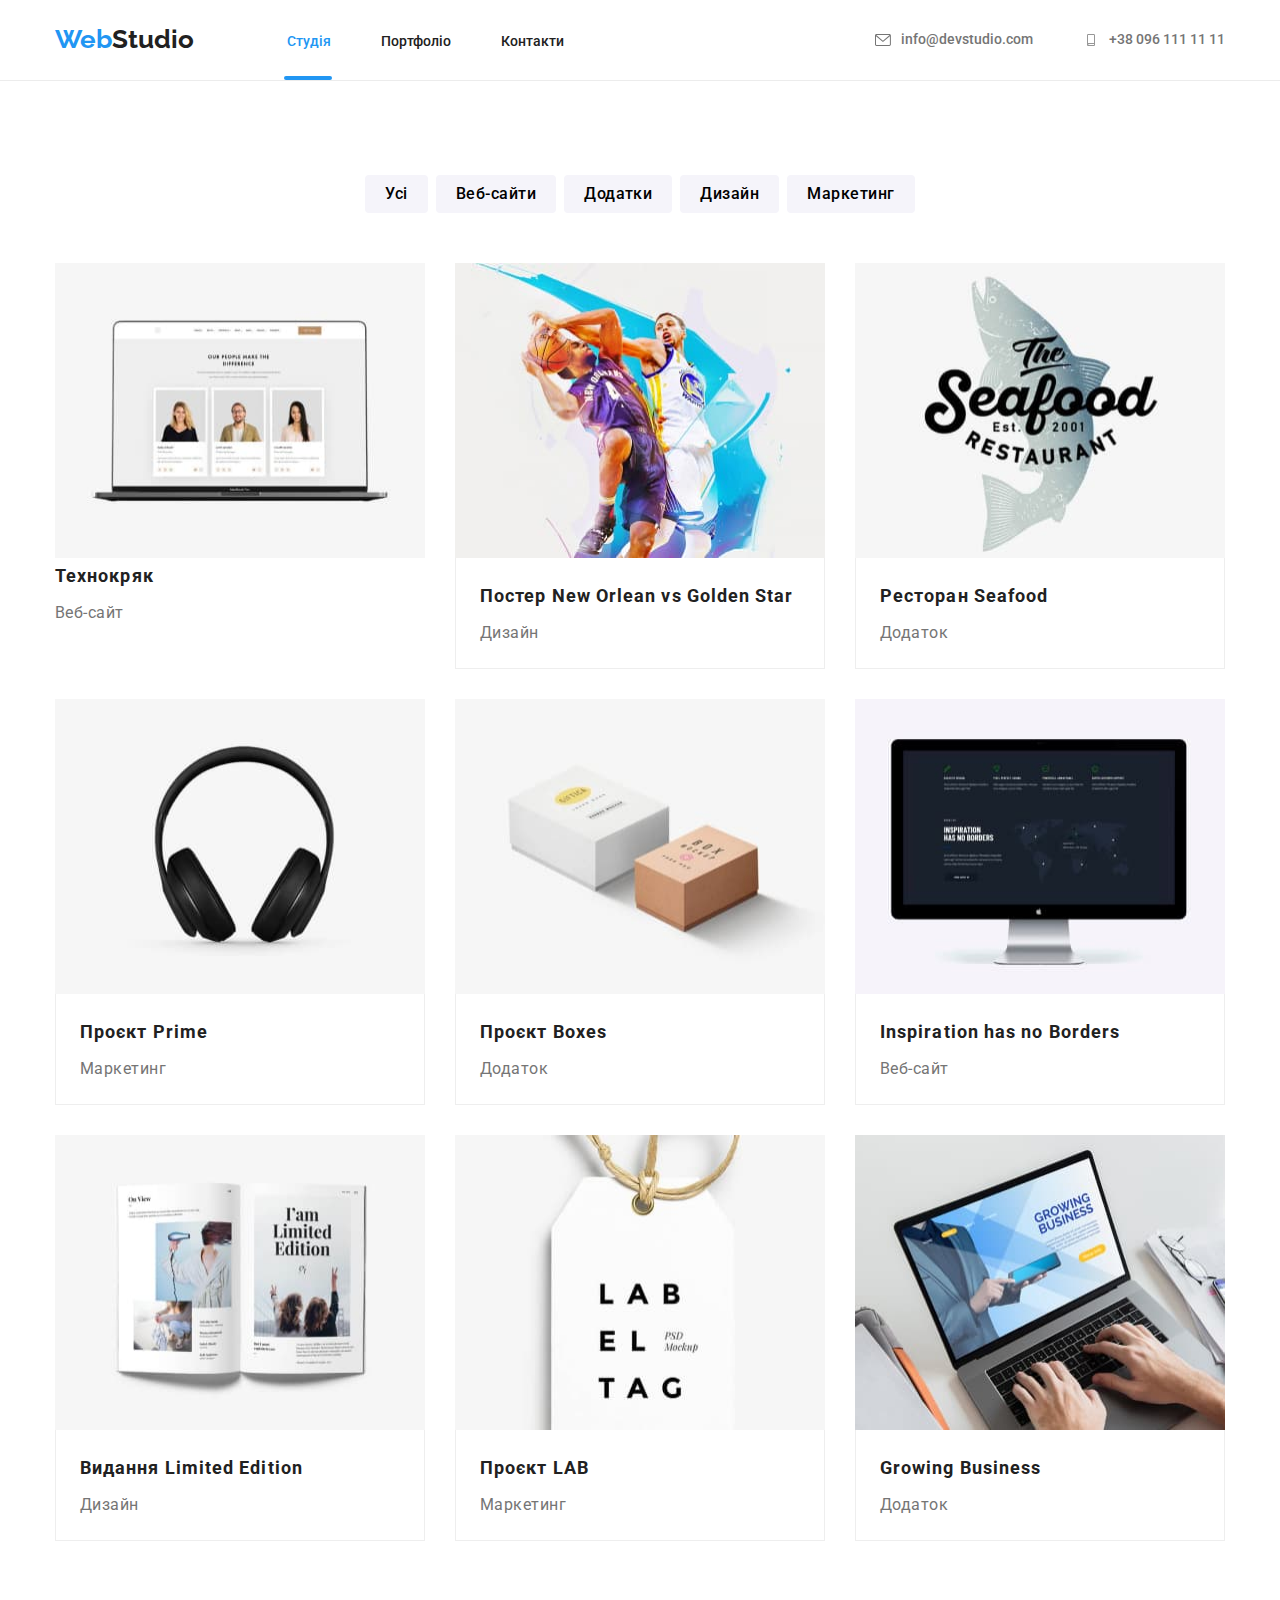
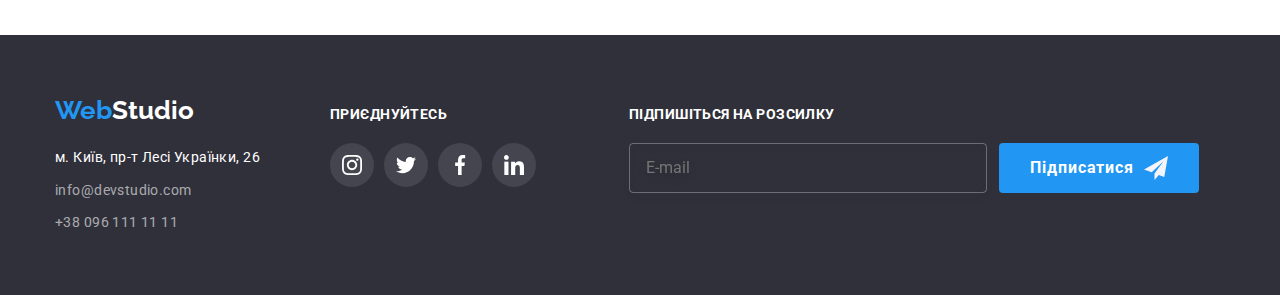
==== commit 44e2d756: "BEM footer update" ====
--- a/portfolio.html
+++ b/portfolio.html
@@ -17,7 +17,7 @@
       crossorigin="anonymous"
       referrerpolicy="no-referrer"
     />
-    <link rel="stylesheet" href="./css/styles.css" />
+    <link rel="stylesheet" href="./css/main.min.css">
     <title>Портфоліо</title>
   </head>
 
@@ -28,22 +28,22 @@
         <nav class="topbar-navigation">
           <!-- Логотип -->
           <a href="./index.html" class="logo link-options"
-            ><span class="word-web">Web</span
-            ><span class="studio-header">Studio</span></a
+            ><span class="logo__web">Web</span
+            ><span class="logo__studio-dark">Studio</span></a
           >
           <!-- Навігація по сторінці -->
           <ul class="topbar-navigation__list">
             <li class="topbar-navigation__group">
               <a
                 href="./index.html"
+                class="link-options topbar-navigation__link hover-transition active-main"
+                >Студія</a
+              >
+            </li>
+            <li class="topbar-navigation__group">
+              <a
+                href="./portfolio.html"
                 class="link-options topbar-navigation__link hover-transition"
-                >Студія</a
-              >
-            </li>
-            <li class="topbar-navigation__group">
-              <a
-                href="./portfolio.html"
-                class="link-options topbar-navigation__link hover-transition active-porfolio"
                 >Портфоліо</a
               >
             </li>
@@ -352,41 +352,41 @@
     <!-- Підвал сторінки -->
     <footer class="basement">
       <div class="container basement-container">
-        <div class="basement-logo-con">
+        <div class="basement-con">
           <a href="./index.html" class="logo link-options logo-basement"
-            ><span class="word-web">Web</span
-            ><span class="studio-footer">Studio</span></a
+            ><span class="logo__web">Web</span
+            ><span class="logo__studio-white">Studio</span></a
           >
-          <address class="basement-adress-section">
+          <address class="basement-contacts">
             <ul class="basement-contacts__list">
-              <li class="basement-contacts__group">
+              <li class="basement-contacts__item">
                 <a
                   href="https://goo.gl/maps/L8f5SfHQkq7jRVht7"
-                  class="link-options basement-contacts__address hover-transition basement-contacts__hover"
+                  class="basement-contacts__link link-options basement-contacts-address hover-transition"
                   >м. Київ, пр-т Лесі Українки, 26
                 </a>
               </li>
-              <li class="basement-contacts__group">
+              <li class="basement-contacts__item">
                 <a
                   href="mailto:info@devstudio.com"
-                  class="link-options basement-contacts__mail hover-transition basement-contacts__hover"
+                  class="basement-contacts__link link-options basement-contacts-mail hover-transition"
                   >info@devstudio.com
                 </a>
               </li>
-              <li class="basement-contacts__group">
+              <li class="basement-contacts__item">
                 <a
                   href="tel:+380961111111"
-                  class="link-options basement-contacts__tel hover-transition basement-contacts__hover"
+                  class="basement-contacts__link link-options basement-contacts-tel hover-transition"
                   >+38 096 111 11 11
                 </a>
               </li>
             </ul>
           </address>
         </div>
-        <div class="basement-icon-group">
+        <div class="basement-social">
           <p class="basement__subtitle">приєднуйтесь</p>
-          <ul class="basement-social__group">
-            <li class="basement-social__list">
+          <ul class="basement-social__list">
+            <li class="basement-social__item">
               <a
                 href="#"
                 class="link-options basement-social__link hover-transition"
@@ -398,7 +398,7 @@
                 </svg>
               </a>
             </li>
-            <li class="basement-social__list">
+            <li class="basement-social__item">
               <a
                 href="#"
                 class="link-options basement-social__link hover-transition"
@@ -410,7 +410,7 @@
                 </svg>
               </a>
             </li>
-            <li class="basement-social__list">
+            <li class="basement-social__item">
               <a
                 href="#"
                 class="basement-social__link link-options hover-transition"
@@ -422,7 +422,7 @@
                 </svg>
               </a>
             </li>
-            <li class="basement-social__list">
+            <li class="basement-social__item">
               <a
                 href="#"
                 class="basement-social__link link-options hover-transition"
@@ -436,12 +436,12 @@
             </li>
           </ul>
         </div>
-        <form class="basement-email-group" name="signup_form" autocomplete="on">
+        <form class="basement-submit" name="signup_form" autocomplete="on">
           <p class="basement__subtitle">підпишіться на розсилку</p>
-          <div class="basement-label-container">
-            <label class="basement-label">
+          <div class="basement-submit-container">
+            <label class="basement-submit__label">
               <input
-                class="basement-label__input"
+                class="basement-submit__input"
                 type="email"
                 name="email"
                 placeholder="E-mail"
@@ -450,10 +450,10 @@
             </label>
             <button
               type="submit"
-              class="basement-button__submit hero-button hover-transition"
+              class="basement-submit__button hero-button hover-transition"
             >
               Підписатися<svg
-                class="basement-button__icon"
+                class="basement-submit__icon"
                 width="24"
                 height="24"
               >
--- a/css/main.min.css
+++ b/css/main.min.css
@@ -0,0 +1 @@
+body{background-color:#fff;font-family:"Roboto",sans-serif;color:var(--primery-text-color)}.link-options{text-decoration:none}h1,h2,h3,h4,h5,p,ul{margin:0}ul,ol{margin:0;padding-left:0}.hero-div-btn{display:flex;justify-content:center}.hero-button{color:var(--additional-text-color);background:var(--text-hover-color);cursor:pointer;font-family:inherit;font-weight:700;font-size:16px;line-height:1.87;letter-spacing:.06em;text-align:center;height:50px;width:220px;border-radius:4px;border-style:none;position:relative;overflow:hidden}.hero-button:hover,.hero-button:focus{background:#188ce8;box-shadow:0px 4px 4px rgba(0,0,0,.15);border-radius:4px}.logo{font-family:"Raleway",sans-serif;padding-top:24px;padding-bottom:25px}.logo__web,.logo__studio-white,.logo__studio-dark{font-weight:700;font-size:26px;line-height:1.19}.logo__web{color:var(--text-hover-color)}.logo__studio-dark{color:var(--primery-text-color)}.logo__studio-white{color:var(--additional-text-color)}.logo-basement{display:block;padding:0}.soc-group,.basement-social__list{display:flex;justify-content:center;gap:10px}.soc-list,.basement-social__item{list-style:none;display:contents}.social-link,.basement-social__link{display:flex;justify-content:center;align-items:center;width:44px;height:44px;border-radius:50%;fill:var(--social-main-color)}.social-link:hover,.social-link:focus,.basement-social__link:hover,.basement-social__link:focus{background-color:var(--text-hover-color);fill:var(--additional-text-color)}.basement-social__link{background-color:rgba(255,255,255,.1);fill:var(--additional-text-color)}.basement-social__link:hover,.basement-social__link:focus{background-color:var(--text-hover-color)}.img-section-title,.our-team-title,.partners-title{color:var(--primery-text-color);font-weight:700;font-size:36px;line-height:1.16;text-align:center;letter-spacing:.03em;box-sizing:border-box;margin-bottom:50px}.section{padding-top:94px;padding-bottom:94px}.container{width:1200px;padding-left:15px;padding-right:15px;margin:0 auto}.backdrop{position:fixed;top:0;left:0;width:100vw;height:100vh;background:rgba(0,0,0,.2);transition:opacity 500ms cubic-bezier(0.11, 0, 0.5, 0) 0s,visibility 500ms cubic-bezier(0.11, 0, 0.5, 0) 0s;z-index:10}.modal-window{position:absolute;top:50%;left:50%;transform:translate(-50%, -50%);width:528px;background-color:var(--additional-text-color);box-shadow:0px 1px 3px rgba(0,0,0,.12),0px 1px 1px rgba(0,0,0,.14),0px 2px 1px rgba(0,0,0,.2);border-radius:4px;padding:40px}.close-button{position:absolute;top:8px;right:8px;border:1px solid rgba(0,0,0,.1);background-color:var(--additional-text-color);border-radius:50%;width:30px;height:30px;padding:0;display:flex;justify-content:center;align-items:center;cursor:pointer}.close-button:hover .modal-icon{fill:var(--text-hover-color)}.modal-title{text-align:center;font-family:sans-serif;font-weight:700;font-size:20px;line-height:1.15;letter-spacing:.03em;color:var(--primery-text-color);margin-bottom:12px}.modal-group{margin:0}.modal-list{margin-bottom:10px;display:flex;flex-direction:column;gap:4px;font-family:sans-serif;font-size:12px;line-height:1.16;letter-spacing:.01em}.modal-list:last-child{margin:0}.modal-comment::-moz-placeholder{color:var(--paragraph-tex-color);font-family:sans-serif;font-size:12px;line-height:1.16;letter-spacing:.01em;fill:var(--primery-text-color)}.modal-comment:-ms-input-placeholder{color:var(--paragraph-tex-color);font-family:sans-serif;font-size:12px;line-height:1.16;letter-spacing:.01em;fill:var(--primery-text-color)}.modal-label,.modal-comment::placeholder{color:var(--paragraph-tex-color);font-family:sans-serif;font-size:12px;line-height:1.16;letter-spacing:.01em;fill:var(--primery-text-color)}.input-container{fill:var(--primery-text-color);position:relative}.input-container input{padding:12px 16px;padding-left:42px;height:40px;border:1px solid rgba(33,33,33,.2);border-radius:4px;width:100%}.input-container:hover input,.input-container:hover .modal-input-icon,.input-container input:focus{border-color:var(--text-hover-color);fill:var(--text-hover-color);outline:var(--text-hover-color)}.modal-comment:hover,.modal-comment:focus,.modal-input:focus,.modal-input:focus+.modal-input-icon{border-color:var(--text-hover-color);fill:var(--text-hover-color);outline:var(--text-hover-color)}.modal-input-icon{position:absolute;top:50%;left:15px;transform:translateY(-50%)}.modal-comment{height:120px;margin-bottom:20px;border:1px solid rgba(33,33,33,.2);border-radius:4px;resize:none;padding:12px 16px}.modal-comment::-moz-placeholder{color:rgba(117,117,117,.5)}.modal-comment:-ms-input-placeholder{color:rgba(117,117,117,.5)}.modal-comment::placeholder{color:rgba(117,117,117,.5)}.licence-checkbox{display:flex;align-items:center;flex-direction:row;justify-content:center;margin-bottom:30px;position:relative}.checkbox{-webkit-appearance:none;-moz-appearance:none;appearance:none}.custom-checkbox{box-sizing:border-box;width:16px;height:15px;position:relative;margin-right:7px;border:2px solid var(--primery-text-color);border-radius:2px;fill:rgba(0,0,0,0)}.checkbox:checked+.custom-checkbox{background-color:var(--text-hover-color);border:none;fill:var(--additional-text-color)}.checkbox-input-icon{position:absolute;top:50%;left:50%;transform:translate(-50%, -50%)}.licence-text{font-family:sans-serif;font-size:14px;line-height:1.7;letter-spacing:.03em;color:var(--paragraph-tex-color)}.licence{color:var(--text-hover-color);margin:0;padding:0;border-bottom:1px solid var(--text-hover-color)}.modal-container-btn{display:flex;justify-content:center}.topbar{border-bottom:1px solid #ececec}.topbar-flex{box-sizing:border-box;display:flex;justify-content:center}.topbar-navigation__link,.topbar-contacts__link{font-weight:500;font-size:14px;line-height:1.14}.topbar-contacts__link{display:flex;align-items:center}.topbar-navigation__list,.topbar-contacts__list{list-style:none;display:flex}.topbar-navigation{display:inline-flex;justify-content:center}.topbar-navigation__list{gap:50px;margin-left:93px}.topbar-navigation__group{margin-top:32px}.topbar-navigation__link{color:var(--primery-text-color);padding-top:32px;padding-bottom:32px;position:relative}.topbar-navigation__link:hover,.topbar-navigation__link:focus{color:var(--text-hover-color)}.active-porfolio{color:var(--text-hover-color)}.active-porfolio::after{content:"";position:absolute;bottom:1px;left:-4px;width:78px;height:4px;background-color:var(--text-hover-color);border-radius:2px}.active-main{color:var(--text-hover-color)}.active-main::after{content:"";position:absolute;bottom:1px;left:-3px;width:48px;height:4px;background-color:var(--text-hover-color);border-radius:2px}.topbar-contacts__list{gap:50px;margin-left:auto}.topbar-contacts__group{display:flex}.topbar-contacts__link{color:var(--paragraph-tex-color);padding-top:32px;padding-bottom:32px;fill:var(--paragraph-tex-color)}.topbar-contacts__link:focus,.topbar-contacts__link:hover{color:var(--text-hover-color);fill:var(--text-hover-color)}.topbar-contacts__icon{margin-right:10px}.hero{background-color:var(--background-color-additional);background-image:linear-gradient(rgba(47, 48, 58, 0.4), rgba(47, 48, 58, 0.4)),url(../images/hero-bg.jpeg);background-size:1600px;background-repeat:no-repeat;background-position:center;padding-top:200px;padding-bottom:200px}.hero-title{color:var(--additional-text-color);font-weight:900;font-size:44px;line-height:1.36;text-align:center;letter-spacing:.06em;text-transform:uppercase;max-width:696px;margin:0 auto;margin-bottom:30px}.our-features{padding-top:94px}.our-features-list{color:var(--primery-text-color);list-style:none;display:flex;gap:30px}.our-features-group{flex-basis:calc((100% - 90px)/4)}.our-icons-group{width:270px;height:120px;border-radius:4px;background-color:var(--background-color-special);display:flex;justify-content:center;align-items:center;margin-bottom:30px}.our-features-icon{fill:var(--primery-text-color)}.our-features-title,.img-label,.basement__subtitle{font-weight:700;font-size:14px;line-height:1.14;letter-spacing:.03em;text-transform:uppercase}.our-features-title,.img-label{margin-bottom:10px}.our-features-text{color:var(--paragraph-tex-color);font-size:14px;line-height:1.71;letter-spacing:.03em}.img-section__picture{display:block}.img-section__list{position:relative}.img-section__position>.img-section__label{position:absolute;bottom:0;margin:0}.img-section__label{color:var(--additional-text-color);display:flex;justify-content:center;align-items:center;background-color:rgba(47,48,58,.8);height:70px;width:370px}.img-section__group{display:flex;list-style:none;gap:30px}.our-team{background-color:var(--background-color-special)}.our-team-group{display:flex;list-style:none;gap:30px}.our-team-group__list{margin:0 auto;background-color:var(--additional-text-color);width:calc((100% - 90px)/4);box-shadow:0px 1px 3px rgba(0,0,0,.12),0px 1px 1px rgba(0,0,0,.14),0px 2px 1px rgba(0,0,0,.2);border-radius:0px 0px 4px 4px}.our-team-group__img{display:block}.our-team__img-text{padding:30px 0}.our-team__subtitle{color:var(--primery-text-color);font-weight:500;font-size:16px;line-height:1.18;text-align:center;letter-spacing:.03em;margin-bottom:10px}.our-team__text{color:var(--paragraph-tex-color);font-size:16px;line-height:1.18;text-align:center;letter-spacing:.03em;margin-bottom:16px}.partners-group{list-style:none;display:flex;justify-content:center;gap:30px}.partners-group__link{display:flex;justify-content:center;align-items:center;box-sizing:border-box;border:1px solid var(--social-main-color);border-radius:4px;width:170px;height:92px;fill:var(--social-main-color)}.partners-group__link:hover,.partners-group__link:focus{fill:var(--text-hover-color);border:1px solid var(--text-hover-color)}.basement{background-color:var(--background-color-additional);padding-top:60px;padding-bottom:60px}.basement__subtitle{color:var(--additional-text-color);margin-bottom:20px}.basement-container{display:flex;align-items:baseline}.basement-contacts{margin-top:20px}.basement-contacts__list{display:inline;list-style:none}.basement-contacts__item{display:block;margin-bottom:9px}.basement-contacts__item:last-child{margin-bottom:0}.basement-contacts__link{font-style:normal;font-weight:400;font-size:14px;line-height:1.71;letter-spacing:.03em}.basement-contacts__link:hover,.basement-contacts__link:focus{color:var(--text-hover-color)}.basement-contacts-address{color:var(--additional-text-color)}.basement-contacts-mail,.basement-contacts-tel{color:var(--footer-contact-color)}.basement-social{display:block;width:206px;height:80px;margin-left:70px}.basement-submit{display:block;width:570px;height:86px;margin-left:93px}.basement-submit-container{display:flex}.basement-submit__input{background-color:rgba(0,0,0,0);font-style:sans-serif;color:var(--additional-text-color);font-size:16px;line-height:1.25;letter-spacing:.003em;align-content:center;height:50px;width:358px;border:1px solid rgba(255,255,255,.3);filter:drop-shadow(0px 4px 4px rgba(0, 0, 0, 0.15));border-radius:4px;margin-right:12px;padding-left:16px}.basement-submit__button{display:flex;align-content:center;justify-content:center;align-items:center;max-width:200px;padding:0 24px;gap:10px}.basement-submit__icon{fill:var(--background-color-special)}:root{--primery-text-color: #212121;--additional-text-color: #FFFFFF;--paragraph-tex-color: #757575;--text-hover-color: #2196F3;--footer-contact-color: rgba(255, 255, 255, 0.6);--background-color: #ffffff;--background-color-additional: #2f303a;--background-color-special: #F5F4FA;--social-main-color: #AFB1B8}.hover-transition{transition-duration:250ms;transition-timing-function:cubic-bezier(0.4, 0, 0.2, 1)}.hidden{position:absolute;white-space:nowrap;width:1px;height:1px;overflow:hidden;border:0;padding:0;clip:rect(0 0 0 0);-webkit-clip-path:inset(50%);clip-path:inset(50%);margin:-1px}.is-hidden{visibility:hidden;opacity:0;pointer-events:none}.portfolio-btn__grop{list-style:none;display:flex;justify-content:center;gap:8px;margin-bottom:50px}.portfolio-button{background-color:var(--background-color-special);cursor:pointer;font-family:inherit;font-weight:500;font-size:16px;line-height:1.62;text-align:center;letter-spacing:.03em;border-style:none;border-radius:4px;height:38px;padding-left:20px;padding-right:20px}.portfolio-button:hover,.portfolio-button:focus{background-color:var(--text-hover-color);color:var(--additional-text-color);box-shadow:0px 3px 1px rgba(0,0,0,.1),0px 1px 2px rgba(0,0,0,.08),0px 2px 2px rgba(0,0,0,.12);border-radius:4px}.porfolio-link-list{list-style:none;display:flex;flex-wrap:wrap;gap:30px}.porfolio-link-group{flex-basis:calc((100% - 60px)/3)}.portfolio-links{display:block}.portfolio-links:hover,.portfolio-links:focus{box-shadow:0px 1px 1px rgba(0,0,0,.12),0px 4px 4px rgba(0,0,0,.06),1px 4px 6px rgba(0,0,0,.16)}.image-portfolio{position:relative;overflow:hidden}.image-portfolio:hover .image-overlay{transform:translatex(0)}.image-overlay{position:absolute;top:0;left:0;width:100%;height:100%;padding:63px 24px;font-family:sans-serif;font-size:18px;line-height:1.5;color:var(--additional-text-color);background-color:rgba(33,150,243,.9);transform:translateY(100%);transition:transform 250ms ease}.porfolio-link-img{display:block}.porfolio-link-title{color:var(--primery-text-color);font-weight:700;font-size:18px;line-height:2;letter-spacing:.06em}.portfolio-tex-under-img{border-bottom:1px solid #eee;border-left:1px solid #eee;border-right:1px solid #eee;padding:20px 24px}.porfolio-link-text{color:var(--paragraph-tex-color);font-size:16px;line-height:1.87;letter-spacing:.03em;margin-top:4px}/*# sourceMappingURL=main.min.css.map */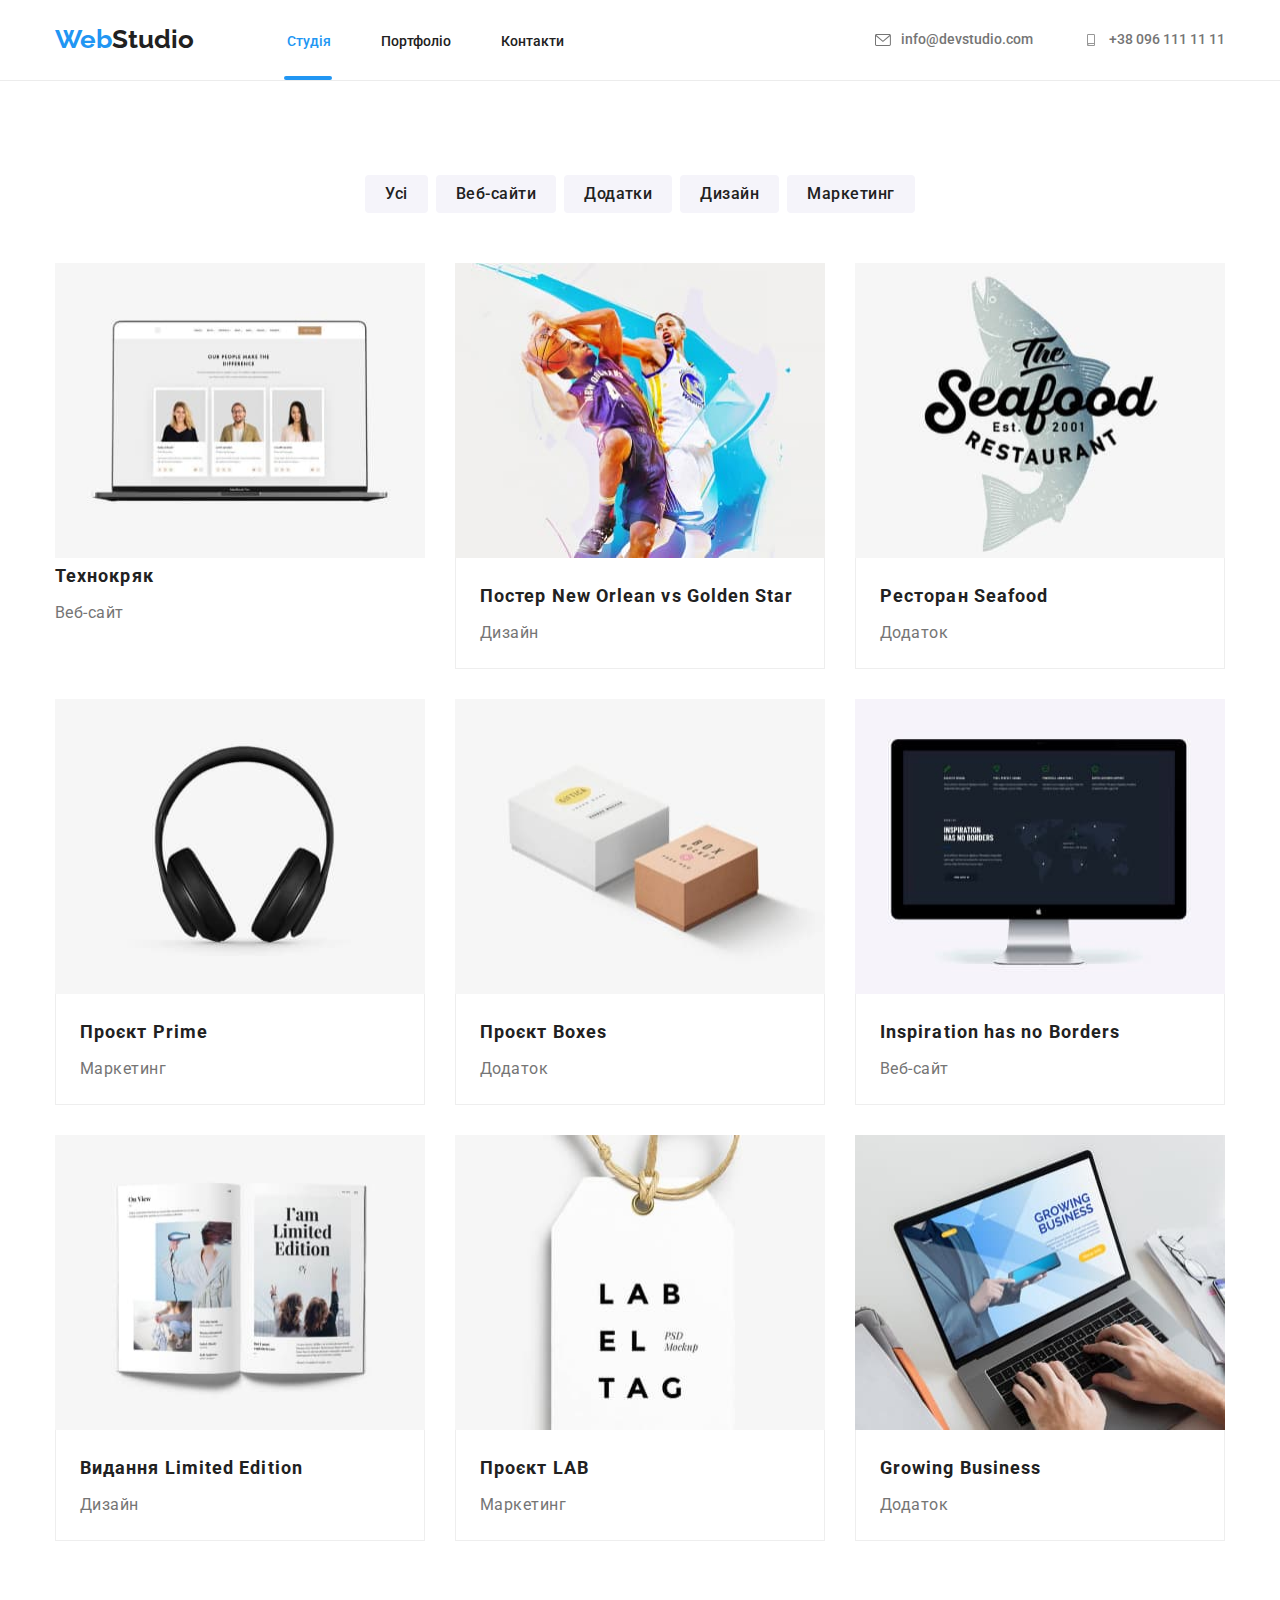
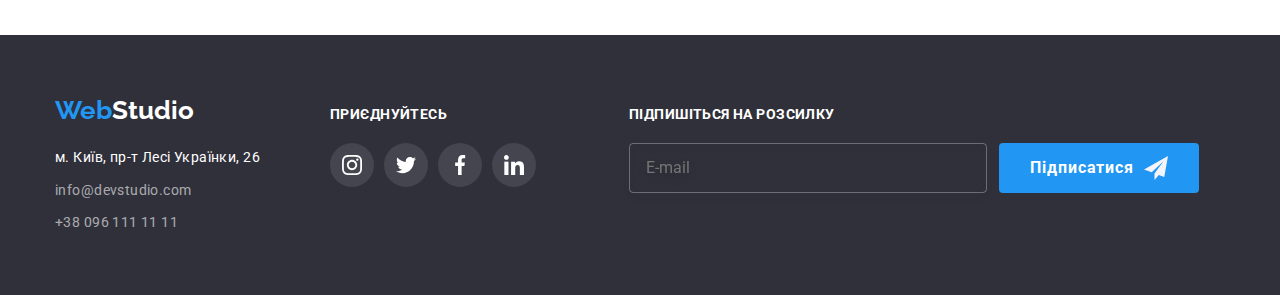
==== commit 97c9adc4: "BEM update index.html" ====
--- a/portfolio.html
+++ b/portfolio.html
@@ -17,7 +17,7 @@
       crossorigin="anonymous"
       referrerpolicy="no-referrer"
     />
-    <link rel="stylesheet" href="./css/main.min.css">
+    <link rel="stylesheet" href="./css/main.min.css" />
     <title>Портфоліо</title>
   </head>
 
@@ -87,29 +87,44 @@
       <section class="section">
         <div class="container">
           <h1 class="hidden">Портфоліо</h1>
-          <ul class="flex-list portfolio-btn__grop">
-            <li class="porfolio-btn__list">
-              <button type="button" class="portfolio-button hover-transition">
+          <ul class="flex-list portfolio-btn__list">
+            <li class="portfolio-btn__item">
+              <button
+                type="button"
+                class="portfolio-btn__button hover-transition"
+              >
                 Усі
               </button>
             </li>
-            <li class="porfolio-btn__list">
-              <button type="button" class="portfolio-button hover-transition">
+            <li class="portfolio-btn__item">
+              <button
+                type="button"
+                class="portfolio-btn__button hover-transition"
+              >
                 Веб-сайти
               </button>
             </li>
-            <li class="porfolio-btn__list">
-              <button type="button" class="portfolio-button hover-transition">
+            <li class="portfolio-btn__item">
+              <button
+                type="button"
+                class="portfolio-btn__button hover-transition"
+              >
                 Додатки
               </button>
             </li>
-            <li class="porfolio-btn__list">
-              <button type="button" class="portfolio-button hover-transition">
+            <li class="portfolio-btn__item">
+              <button
+                type="button"
+                class="portfolio-btn__button hover-transition"
+              >
                 Дизайн
               </button>
             </li>
-            <li class="porfolio-btn__list">
-              <button type="button" class="portfolio-button hover-transition">
+            <li class="portfolio-btn__item">
+              <button
+                type="button"
+                class="portfolio-btn__button hover-transition"
+              >
                 Маркетинг
               </button>
             </li>
@@ -438,7 +453,7 @@
         </div>
         <form class="basement-submit" name="signup_form" autocomplete="on">
           <p class="basement__subtitle">підпишіться на розсилку</p>
-          <div class="basement-submit-container">
+          <div class="basement-submit__container">
             <label class="basement-submit__label">
               <input
                 class="basement-submit__input"
--- a/css/main.min.css
+++ b/css/main.min.css
@@ -1 +1 @@
-body{background-color:#fff;font-family:"Roboto",sans-serif;color:var(--primery-text-color)}.link-options{text-decoration:none}h1,h2,h3,h4,h5,p,ul{margin:0}ul,ol{margin:0;padding-left:0}.hero-div-btn{display:flex;justify-content:center}.hero-button{color:var(--additional-text-color);background:var(--text-hover-color);cursor:pointer;font-family:inherit;font-weight:700;font-size:16px;line-height:1.87;letter-spacing:.06em;text-align:center;height:50px;width:220px;border-radius:4px;border-style:none;position:relative;overflow:hidden}.hero-button:hover,.hero-button:focus{background:#188ce8;box-shadow:0px 4px 4px rgba(0,0,0,.15);border-radius:4px}.logo{font-family:"Raleway",sans-serif;padding-top:24px;padding-bottom:25px}.logo__web,.logo__studio-white,.logo__studio-dark{font-weight:700;font-size:26px;line-height:1.19}.logo__web{color:var(--text-hover-color)}.logo__studio-dark{color:var(--primery-text-color)}.logo__studio-white{color:var(--additional-text-color)}.logo-basement{display:block;padding:0}.soc-group,.basement-social__list{display:flex;justify-content:center;gap:10px}.soc-list,.basement-social__item{list-style:none;display:contents}.social-link,.basement-social__link{display:flex;justify-content:center;align-items:center;width:44px;height:44px;border-radius:50%;fill:var(--social-main-color)}.social-link:hover,.social-link:focus,.basement-social__link:hover,.basement-social__link:focus{background-color:var(--text-hover-color);fill:var(--additional-text-color)}.basement-social__link{background-color:rgba(255,255,255,.1);fill:var(--additional-text-color)}.basement-social__link:hover,.basement-social__link:focus{background-color:var(--text-hover-color)}.img-section-title,.our-team-title,.partners-title{color:var(--primery-text-color);font-weight:700;font-size:36px;line-height:1.16;text-align:center;letter-spacing:.03em;box-sizing:border-box;margin-bottom:50px}.section{padding-top:94px;padding-bottom:94px}.container{width:1200px;padding-left:15px;padding-right:15px;margin:0 auto}.backdrop{position:fixed;top:0;left:0;width:100vw;height:100vh;background:rgba(0,0,0,.2);transition:opacity 500ms cubic-bezier(0.11, 0, 0.5, 0) 0s,visibility 500ms cubic-bezier(0.11, 0, 0.5, 0) 0s;z-index:10}.modal-window{position:absolute;top:50%;left:50%;transform:translate(-50%, -50%);width:528px;background-color:var(--additional-text-color);box-shadow:0px 1px 3px rgba(0,0,0,.12),0px 1px 1px rgba(0,0,0,.14),0px 2px 1px rgba(0,0,0,.2);border-radius:4px;padding:40px}.close-button{position:absolute;top:8px;right:8px;border:1px solid rgba(0,0,0,.1);background-color:var(--additional-text-color);border-radius:50%;width:30px;height:30px;padding:0;display:flex;justify-content:center;align-items:center;cursor:pointer}.close-button:hover .modal-icon{fill:var(--text-hover-color)}.modal-title{text-align:center;font-family:sans-serif;font-weight:700;font-size:20px;line-height:1.15;letter-spacing:.03em;color:var(--primery-text-color);margin-bottom:12px}.modal-group{margin:0}.modal-list{margin-bottom:10px;display:flex;flex-direction:column;gap:4px;font-family:sans-serif;font-size:12px;line-height:1.16;letter-spacing:.01em}.modal-list:last-child{margin:0}.modal-comment::-moz-placeholder{color:var(--paragraph-tex-color);font-family:sans-serif;font-size:12px;line-height:1.16;letter-spacing:.01em;fill:var(--primery-text-color)}.modal-comment:-ms-input-placeholder{color:var(--paragraph-tex-color);font-family:sans-serif;font-size:12px;line-height:1.16;letter-spacing:.01em;fill:var(--primery-text-color)}.modal-label,.modal-comment::placeholder{color:var(--paragraph-tex-color);font-family:sans-serif;font-size:12px;line-height:1.16;letter-spacing:.01em;fill:var(--primery-text-color)}.input-container{fill:var(--primery-text-color);position:relative}.input-container input{padding:12px 16px;padding-left:42px;height:40px;border:1px solid rgba(33,33,33,.2);border-radius:4px;width:100%}.input-container:hover input,.input-container:hover .modal-input-icon,.input-container input:focus{border-color:var(--text-hover-color);fill:var(--text-hover-color);outline:var(--text-hover-color)}.modal-comment:hover,.modal-comment:focus,.modal-input:focus,.modal-input:focus+.modal-input-icon{border-color:var(--text-hover-color);fill:var(--text-hover-color);outline:var(--text-hover-color)}.modal-input-icon{position:absolute;top:50%;left:15px;transform:translateY(-50%)}.modal-comment{height:120px;margin-bottom:20px;border:1px solid rgba(33,33,33,.2);border-radius:4px;resize:none;padding:12px 16px}.modal-comment::-moz-placeholder{color:rgba(117,117,117,.5)}.modal-comment:-ms-input-placeholder{color:rgba(117,117,117,.5)}.modal-comment::placeholder{color:rgba(117,117,117,.5)}.licence-checkbox{display:flex;align-items:center;flex-direction:row;justify-content:center;margin-bottom:30px;position:relative}.checkbox{-webkit-appearance:none;-moz-appearance:none;appearance:none}.custom-checkbox{box-sizing:border-box;width:16px;height:15px;position:relative;margin-right:7px;border:2px solid var(--primery-text-color);border-radius:2px;fill:rgba(0,0,0,0)}.checkbox:checked+.custom-checkbox{background-color:var(--text-hover-color);border:none;fill:var(--additional-text-color)}.checkbox-input-icon{position:absolute;top:50%;left:50%;transform:translate(-50%, -50%)}.licence-text{font-family:sans-serif;font-size:14px;line-height:1.7;letter-spacing:.03em;color:var(--paragraph-tex-color)}.licence{color:var(--text-hover-color);margin:0;padding:0;border-bottom:1px solid var(--text-hover-color)}.modal-container-btn{display:flex;justify-content:center}.topbar{border-bottom:1px solid #ececec}.topbar-flex{box-sizing:border-box;display:flex;justify-content:center}.topbar-navigation__link,.topbar-contacts__link{font-weight:500;font-size:14px;line-height:1.14}.topbar-contacts__link{display:flex;align-items:center}.topbar-navigation__list,.topbar-contacts__list{list-style:none;display:flex}.topbar-navigation{display:inline-flex;justify-content:center}.topbar-navigation__list{gap:50px;margin-left:93px}.topbar-navigation__group{margin-top:32px}.topbar-navigation__link{color:var(--primery-text-color);padding-top:32px;padding-bottom:32px;position:relative}.topbar-navigation__link:hover,.topbar-navigation__link:focus{color:var(--text-hover-color)}.active-porfolio{color:var(--text-hover-color)}.active-porfolio::after{content:"";position:absolute;bottom:1px;left:-4px;width:78px;height:4px;background-color:var(--text-hover-color);border-radius:2px}.active-main{color:var(--text-hover-color)}.active-main::after{content:"";position:absolute;bottom:1px;left:-3px;width:48px;height:4px;background-color:var(--text-hover-color);border-radius:2px}.topbar-contacts__list{gap:50px;margin-left:auto}.topbar-contacts__group{display:flex}.topbar-contacts__link{color:var(--paragraph-tex-color);padding-top:32px;padding-bottom:32px;fill:var(--paragraph-tex-color)}.topbar-contacts__link:focus,.topbar-contacts__link:hover{color:var(--text-hover-color);fill:var(--text-hover-color)}.topbar-contacts__icon{margin-right:10px}.hero{background-color:var(--background-color-additional);background-image:linear-gradient(rgba(47, 48, 58, 0.4), rgba(47, 48, 58, 0.4)),url(../images/hero-bg.jpeg);background-size:1600px;background-repeat:no-repeat;background-position:center;padding-top:200px;padding-bottom:200px}.hero-title{color:var(--additional-text-color);font-weight:900;font-size:44px;line-height:1.36;text-align:center;letter-spacing:.06em;text-transform:uppercase;max-width:696px;margin:0 auto;margin-bottom:30px}.our-features{padding-top:94px}.our-features-list{color:var(--primery-text-color);list-style:none;display:flex;gap:30px}.our-features-group{flex-basis:calc((100% - 90px)/4)}.our-icons-group{width:270px;height:120px;border-radius:4px;background-color:var(--background-color-special);display:flex;justify-content:center;align-items:center;margin-bottom:30px}.our-features-icon{fill:var(--primery-text-color)}.our-features-title,.img-label,.basement__subtitle{font-weight:700;font-size:14px;line-height:1.14;letter-spacing:.03em;text-transform:uppercase}.our-features-title,.img-label{margin-bottom:10px}.our-features-text{color:var(--paragraph-tex-color);font-size:14px;line-height:1.71;letter-spacing:.03em}.img-section__picture{display:block}.img-section__list{position:relative}.img-section__position>.img-section__label{position:absolute;bottom:0;margin:0}.img-section__label{color:var(--additional-text-color);display:flex;justify-content:center;align-items:center;background-color:rgba(47,48,58,.8);height:70px;width:370px}.img-section__group{display:flex;list-style:none;gap:30px}.our-team{background-color:var(--background-color-special)}.our-team-group{display:flex;list-style:none;gap:30px}.our-team-group__list{margin:0 auto;background-color:var(--additional-text-color);width:calc((100% - 90px)/4);box-shadow:0px 1px 3px rgba(0,0,0,.12),0px 1px 1px rgba(0,0,0,.14),0px 2px 1px rgba(0,0,0,.2);border-radius:0px 0px 4px 4px}.our-team-group__img{display:block}.our-team__img-text{padding:30px 0}.our-team__subtitle{color:var(--primery-text-color);font-weight:500;font-size:16px;line-height:1.18;text-align:center;letter-spacing:.03em;margin-bottom:10px}.our-team__text{color:var(--paragraph-tex-color);font-size:16px;line-height:1.18;text-align:center;letter-spacing:.03em;margin-bottom:16px}.partners-group{list-style:none;display:flex;justify-content:center;gap:30px}.partners-group__link{display:flex;justify-content:center;align-items:center;box-sizing:border-box;border:1px solid var(--social-main-color);border-radius:4px;width:170px;height:92px;fill:var(--social-main-color)}.partners-group__link:hover,.partners-group__link:focus{fill:var(--text-hover-color);border:1px solid var(--text-hover-color)}.basement{background-color:var(--background-color-additional);padding-top:60px;padding-bottom:60px}.basement__subtitle{color:var(--additional-text-color);margin-bottom:20px}.basement-container{display:flex;align-items:baseline}.basement-contacts{margin-top:20px}.basement-contacts__list{display:inline;list-style:none}.basement-contacts__item{display:block;margin-bottom:9px}.basement-contacts__item:last-child{margin-bottom:0}.basement-contacts__link{font-style:normal;font-weight:400;font-size:14px;line-height:1.71;letter-spacing:.03em}.basement-contacts__link:hover,.basement-contacts__link:focus{color:var(--text-hover-color)}.basement-contacts-address{color:var(--additional-text-color)}.basement-contacts-mail,.basement-contacts-tel{color:var(--footer-contact-color)}.basement-social{display:block;width:206px;height:80px;margin-left:70px}.basement-submit{display:block;width:570px;height:86px;margin-left:93px}.basement-submit-container{display:flex}.basement-submit__input{background-color:rgba(0,0,0,0);font-style:sans-serif;color:var(--additional-text-color);font-size:16px;line-height:1.25;letter-spacing:.003em;align-content:center;height:50px;width:358px;border:1px solid rgba(255,255,255,.3);filter:drop-shadow(0px 4px 4px rgba(0, 0, 0, 0.15));border-radius:4px;margin-right:12px;padding-left:16px}.basement-submit__button{display:flex;align-content:center;justify-content:center;align-items:center;max-width:200px;padding:0 24px;gap:10px}.basement-submit__icon{fill:var(--background-color-special)}:root{--primery-text-color: #212121;--additional-text-color: #FFFFFF;--paragraph-tex-color: #757575;--text-hover-color: #2196F3;--footer-contact-color: rgba(255, 255, 255, 0.6);--background-color: #ffffff;--background-color-additional: #2f303a;--background-color-special: #F5F4FA;--social-main-color: #AFB1B8}.hover-transition{transition-duration:250ms;transition-timing-function:cubic-bezier(0.4, 0, 0.2, 1)}.hidden{position:absolute;white-space:nowrap;width:1px;height:1px;overflow:hidden;border:0;padding:0;clip:rect(0 0 0 0);-webkit-clip-path:inset(50%);clip-path:inset(50%);margin:-1px}.is-hidden{visibility:hidden;opacity:0;pointer-events:none}.portfolio-btn__grop{list-style:none;display:flex;justify-content:center;gap:8px;margin-bottom:50px}.portfolio-button{background-color:var(--background-color-special);cursor:pointer;font-family:inherit;font-weight:500;font-size:16px;line-height:1.62;text-align:center;letter-spacing:.03em;border-style:none;border-radius:4px;height:38px;padding-left:20px;padding-right:20px}.portfolio-button:hover,.portfolio-button:focus{background-color:var(--text-hover-color);color:var(--additional-text-color);box-shadow:0px 3px 1px rgba(0,0,0,.1),0px 1px 2px rgba(0,0,0,.08),0px 2px 2px rgba(0,0,0,.12);border-radius:4px}.porfolio-link-list{list-style:none;display:flex;flex-wrap:wrap;gap:30px}.porfolio-link-group{flex-basis:calc((100% - 60px)/3)}.portfolio-links{display:block}.portfolio-links:hover,.portfolio-links:focus{box-shadow:0px 1px 1px rgba(0,0,0,.12),0px 4px 4px rgba(0,0,0,.06),1px 4px 6px rgba(0,0,0,.16)}.image-portfolio{position:relative;overflow:hidden}.image-portfolio:hover .image-overlay{transform:translatex(0)}.image-overlay{position:absolute;top:0;left:0;width:100%;height:100%;padding:63px 24px;font-family:sans-serif;font-size:18px;line-height:1.5;color:var(--additional-text-color);background-color:rgba(33,150,243,.9);transform:translateY(100%);transition:transform 250ms ease}.porfolio-link-img{display:block}.porfolio-link-title{color:var(--primery-text-color);font-weight:700;font-size:18px;line-height:2;letter-spacing:.06em}.portfolio-tex-under-img{border-bottom:1px solid #eee;border-left:1px solid #eee;border-right:1px solid #eee;padding:20px 24px}.porfolio-link-text{color:var(--paragraph-tex-color);font-size:16px;line-height:1.87;letter-spacing:.03em;margin-top:4px}/*# sourceMappingURL=main.min.css.map */+body{background-color:#fff;font-family:"Roboto",sans-serif;color:var(--primery-text-color)}.link-options{text-decoration:none}h1,h2,h3,h4,h5,p,ul{margin:0}ul,ol{margin:0;padding-left:0}:root{--primery-text-color: #212121;--additional-text-color: #ffffff;--paragraph-tex-color: #757575;--text-hover-color: #2196f3;--footer-contact-color: rgba(255, 255, 255, 0.6);--background-color: #ffffff;--background-color-additional: #2f303a;--background-color-special: #f5f4fa;--social-main-color: #afb1b8}.hover-transition{transition-duration:250ms;transition-timing-function:cubic-bezier(0.4, 0, 0.2, 1)}.topbar-navigation__link,.topbar-contacts__link{font-weight:500;font-size:14px;line-height:1.14}.topbar-navigation__link{color:var(--primery-text-color)}.topbar-contacts__link{color:var(--paragraph-tex-color)}.hero-title{color:var(--additional-text-color);font-weight:900;font-size:44px;line-height:1.36;text-align:center;letter-spacing:.06em;text-transform:uppercase}.hero-button{color:var(--additional-text-color);font-family:inherit;font-weight:700;font-size:16px;line-height:1.87;letter-spacing:.06em;text-align:center}.our-features-title,.img-section__label,.basement__subtitle{font-weight:700;font-size:14px;line-height:1.14;letter-spacing:.03em;text-transform:uppercase}.basement__subtitle{color:var(--additional-text-color)}.our-features-text{color:var(--paragraph-tex-color);font-size:14px;line-height:1.71;letter-spacing:.03em}.img-section__label{color:var(--additional-text-color)}.our-team__subtitle{color:var(--primery-text-color);font-weight:500;font-size:16px;line-height:1.18;text-align:center;letter-spacing:.03em}.our-team__text{color:var(--paragraph-tex-color);font-size:16px;line-height:1.18;text-align:center;letter-spacing:.03em;margin-bottom:16px}.basement-contacts__link{font-style:normal;font-weight:400;font-size:14px;line-height:1.71;letter-spacing:.03em}.basement-contacts__link:hover,.basement-contacts__link:focus{color:var(--text-hover-color)}.basement-contacts-address{color:var(--additional-text-color)}.basement-contacts-mail,.basement-contacts-tel{color:var(--footer-contact-color)}.basement-submit__input{font-style:sans-serif;color:var(--additional-text-color);font-size:16px;line-height:1.25;letter-spacing:.003em}.hidden{position:absolute;white-space:nowrap;width:1px;height:1px;overflow:hidden;border:0;padding:0;clip:rect(0 0 0 0);-webkit-clip-path:inset(50%);clip-path:inset(50%);margin:-1px}.is-hidden{visibility:hidden;opacity:0;pointer-events:none}.hero-div-btn{display:flex;justify-content:center}.hero-button{background:var(--text-hover-color);cursor:pointer;height:50px;width:220px;border-radius:4px;border-style:none;position:relative;overflow:hidden}.hero-button:hover,.hero-button:focus{background:#188ce8;box-shadow:0px 4px 4px rgba(0,0,0,.15);border-radius:4px}.logo{font-family:"Raleway",sans-serif;padding-top:24px;padding-bottom:25px}.logo__web,.logo__studio-white,.logo__studio-dark{font-weight:700;font-size:26px;line-height:1.19}.logo__web{color:var(--text-hover-color)}.logo__studio-dark{color:var(--primery-text-color)}.logo__studio-white{color:var(--additional-text-color)}.logo-basement{display:block;padding:0}.soc-group,.basement-social__list{display:flex;justify-content:center;gap:10px}.soc-list,.basement-social__item{list-style:none;display:contents}.social-link,.basement-social__link{display:flex;justify-content:center;align-items:center;width:44px;height:44px;border-radius:50%;fill:var(--social-main-color)}.social-link:hover,.social-link:focus,.basement-social__link:hover,.basement-social__link:focus{background-color:var(--text-hover-color);fill:var(--additional-text-color)}.basement-social__link{background-color:rgba(255,255,255,.1);fill:var(--additional-text-color)}.basement-social__link:hover,.basement-social__link:focus{background-color:var(--text-hover-color)}.img-section-title,.our-team-title,.partners-title{color:var(--primery-text-color);font-weight:700;font-size:36px;line-height:1.16;text-align:center;letter-spacing:.03em;box-sizing:border-box;margin-bottom:50px}.section{padding-top:94px;padding-bottom:94px}.container{width:1200px;padding-left:15px;padding-right:15px;margin:0 auto}.backdrop{position:fixed;top:0;left:0;width:100vw;height:100vh;background:rgba(0,0,0,.2);transition:opacity 500ms cubic-bezier(0.11, 0, 0.5, 0) 0s,visibility 500ms cubic-bezier(0.11, 0, 0.5, 0) 0s;z-index:10}.modal-window{position:absolute;top:50%;left:50%;transform:translate(-50%, -50%);width:528px;background-color:var(--additional-text-color);box-shadow:0px 1px 3px rgba(0,0,0,.12),0px 1px 1px rgba(0,0,0,.14),0px 2px 1px rgba(0,0,0,.2);border-radius:4px;padding:40px}.close-button{position:absolute;top:8px;right:8px;border:1px solid rgba(0,0,0,.1);background-color:var(--additional-text-color);border-radius:50%;width:30px;height:30px;padding:0;display:flex;justify-content:center;align-items:center;cursor:pointer}.close-button:hover .modal-icon{fill:var(--text-hover-color)}.modal-title{text-align:center;font-family:sans-serif;font-weight:700;font-size:20px;line-height:1.15;letter-spacing:.03em;color:var(--primery-text-color);margin-bottom:12px}.modal-group{margin:0}.modal-list{margin-bottom:10px;display:flex;flex-direction:column;gap:4px;font-family:sans-serif;font-size:12px;line-height:1.16;letter-spacing:.01em}.modal-list:last-child{margin:0}.modal-comment::-moz-placeholder{color:var(--paragraph-tex-color);font-family:sans-serif;font-size:12px;line-height:1.16;letter-spacing:.01em;fill:var(--primery-text-color)}.modal-comment:-ms-input-placeholder{color:var(--paragraph-tex-color);font-family:sans-serif;font-size:12px;line-height:1.16;letter-spacing:.01em;fill:var(--primery-text-color)}.modal-label,.modal-comment::placeholder{color:var(--paragraph-tex-color);font-family:sans-serif;font-size:12px;line-height:1.16;letter-spacing:.01em;fill:var(--primery-text-color)}.input-container{fill:var(--primery-text-color);position:relative}.input-container input{padding:12px 16px;padding-left:42px;height:40px;border:1px solid rgba(33,33,33,.2);border-radius:4px;width:100%}.input-container:hover input,.input-container:hover .modal-input-icon,.input-container input:focus{border-color:var(--text-hover-color);fill:var(--text-hover-color);outline:var(--text-hover-color)}.modal-comment:hover,.modal-comment:focus,.modal-input:focus,.modal-input:focus+.modal-input-icon{border-color:var(--text-hover-color);fill:var(--text-hover-color);outline:var(--text-hover-color)}.modal-input-icon{position:absolute;top:50%;left:15px;transform:translateY(-50%)}.modal-comment{height:120px;margin-bottom:20px;border:1px solid rgba(33,33,33,.2);border-radius:4px;resize:none;padding:12px 16px}.modal-comment::-moz-placeholder{color:rgba(117,117,117,.5)}.modal-comment:-ms-input-placeholder{color:rgba(117,117,117,.5)}.modal-comment::placeholder{color:rgba(117,117,117,.5)}.licence-checkbox{display:flex;align-items:center;flex-direction:row;justify-content:center;margin-bottom:30px;position:relative}.checkbox{-webkit-appearance:none;-moz-appearance:none;appearance:none}.custom-checkbox{box-sizing:border-box;width:16px;height:15px;position:relative;margin-right:7px;border:2px solid var(--primery-text-color);border-radius:2px;fill:rgba(0,0,0,0)}.checkbox:checked+.custom-checkbox{background-color:var(--text-hover-color);border:none;fill:var(--additional-text-color)}.checkbox-input-icon{position:absolute;top:50%;left:50%;transform:translate(-50%, -50%)}.licence-text{font-family:sans-serif;font-size:14px;line-height:1.7;letter-spacing:.03em;color:var(--paragraph-tex-color)}.licence{color:var(--text-hover-color);margin:0;padding:0;border-bottom:1px solid var(--text-hover-color)}.modal-container-btn{display:flex;justify-content:center}.topbar{border-bottom:1px solid #ececec}.topbar-flex{box-sizing:border-box;display:flex;justify-content:center}.topbar-contacts__link{display:flex;align-items:center}.topbar-navigation__list,.topbar-contacts__list{list-style:none;display:flex}.topbar-navigation{display:inline-flex;justify-content:center}.topbar-navigation__list{gap:50px;margin-left:93px}.topbar-navigation__group{margin-top:32px}.topbar-navigation__link{padding-top:32px;padding-bottom:32px;position:relative}.topbar-navigation__link:hover,.topbar-navigation__link:focus{color:var(--text-hover-color)}.active-porfolio{color:var(--text-hover-color)}.active-porfolio::after{content:"";position:absolute;bottom:1px;left:-4px;width:78px;height:4px;background-color:var(--text-hover-color);border-radius:2px}.active-main{color:var(--text-hover-color)}.active-main::after{content:"";position:absolute;bottom:1px;left:-3px;width:48px;height:4px;background-color:var(--text-hover-color);border-radius:2px}.topbar-contacts__list{gap:50px;margin-left:auto}.topbar-contacts__group{display:flex}.topbar-contacts__link{padding-top:32px;padding-bottom:32px;fill:var(--paragraph-tex-color)}.topbar-contacts__link:focus,.topbar-contacts__link:hover{color:var(--text-hover-color);fill:var(--text-hover-color)}.topbar-contacts__icon{margin-right:10px}.hero{background-color:var(--background-color-additional);background-image:linear-gradient(rgba(47, 48, 58, 0.4), rgba(47, 48, 58, 0.4)),url(../images/hero-bg.jpeg);background-size:1600px;background-repeat:no-repeat;background-position:center;padding-top:200px;padding-bottom:200px}.hero-title{max-width:696px;margin:0 auto;margin-bottom:30px}.our-features{padding-top:94px}.our-features-list{list-style:none;display:flex;gap:30px}.our-features-group{flex-basis:calc((100% - 90px)/4)}.our-icons-group{width:270px;height:120px;border-radius:4px;background-color:var(--background-color-special);display:flex;justify-content:center;align-items:center;margin-bottom:30px}.our-features-icon{fill:var(--primery-text-color)}.our-features-title,.img-label{margin-bottom:10px}.img-section__picture{display:block}.img-section__list{position:relative}.img-section__position>.img-section__label{position:absolute;bottom:0;margin:0}.img-section__label{display:flex;justify-content:center;align-items:center;background-color:rgba(47,48,58,.8);height:70px;width:370px}.img-section__group{display:flex;list-style:none;gap:30px}.our-team{background-color:var(--background-color-special)}.our-team-group{display:flex;list-style:none;gap:30px}.our-team-group__list{margin:0 auto;background-color:var(--additional-text-color);width:calc((100% - 90px)/4);box-shadow:0px 1px 3px rgba(0,0,0,.12),0px 1px 1px rgba(0,0,0,.14),0px 2px 1px rgba(0,0,0,.2);border-radius:0px 0px 4px 4px}.our-team-group__img{display:block}.our-team__img-text{padding:30px 0}.our-team__subtitle{margin-bottom:10px}.partners__list{list-style:none;display:flex;justify-content:center;gap:30px}.partners__link{display:flex;justify-content:center;align-items:center;box-sizing:border-box;border:1px solid var(--social-main-color);border-radius:4px;width:170px;height:92px;fill:var(--social-main-color)}.partners__link:hover,.partners__link:focus{fill:var(--text-hover-color);border:1px solid var(--text-hover-color)}.basement{background-color:var(--background-color-additional);padding-top:60px;padding-bottom:60px}.basement__subtitle{margin-bottom:20px}.basement-container{display:flex;align-items:baseline}.basement-contacts{margin-top:20px}.basement-contacts__list{display:inline;list-style:none}.basement-contacts__item{display:block;margin-bottom:9px}.basement-contacts__item:last-child{margin-bottom:0}.basement-social{display:block;width:206px;height:80px;margin-left:70px}.basement-submit{display:block;width:570px;height:86px;margin-left:93px}.basement-submit__container{display:flex}.basement-submit__input{background-color:rgba(0,0,0,0);align-content:center;height:50px;width:358px;border:1px solid rgba(255,255,255,.3);filter:drop-shadow(0px 4px 4px rgba(0, 0, 0, 0.15));border-radius:4px;margin-right:12px;padding-left:16px}.basement-submit__button{display:flex;align-content:center;justify-content:center;align-items:center;max-width:200px;padding:0 24px;gap:10px}.basement-submit__icon{fill:var(--background-color-special)}.portfolio-btn__list{list-style:none;display:flex;justify-content:center;gap:8px;margin-bottom:50px}.portfolio-btn__button{color:var(--primery-text-color);font-family:inherit;font-weight:500;font-size:16px;line-height:1.62;text-align:center;letter-spacing:.03em;background-color:var(--background-color-special);cursor:pointer;border-style:none;border-radius:4px;height:38px;padding-left:20px;padding-right:20px}.portfolio-btn__button:hover,.portfolio-btn__button:focus{background-color:var(--text-hover-color);color:var(--additional-text-color);box-shadow:0px 3px 1px rgba(0,0,0,.1),0px 1px 2px rgba(0,0,0,.08),0px 2px 2px rgba(0,0,0,.12);border-radius:4px}.porfolio-link-list{list-style:none;display:flex;flex-wrap:wrap;gap:30px}.porfolio-link-group{flex-basis:calc((100% - 60px)/3)}.portfolio-links{display:block}.portfolio-links:hover,.portfolio-links:focus{box-shadow:0px 1px 1px rgba(0,0,0,.12),0px 4px 4px rgba(0,0,0,.06),1px 4px 6px rgba(0,0,0,.16)}.image-portfolio{position:relative;overflow:hidden}.image-portfolio:hover .image-overlay{transform:translatex(0)}.image-overlay{position:absolute;top:0;left:0;width:100%;height:100%;padding:63px 24px;font-family:sans-serif;font-size:18px;line-height:1.5;color:var(--additional-text-color);background-color:rgba(33,150,243,.9);transform:translateY(100%);transition:transform 250ms ease}.porfolio-link-img{display:block}.porfolio-link-title{color:var(--primery-text-color);font-weight:700;font-size:18px;line-height:2;letter-spacing:.06em}.portfolio-tex-under-img{border-bottom:1px solid #eee;border-left:1px solid #eee;border-right:1px solid #eee;padding:20px 24px}.porfolio-link-text{color:var(--paragraph-tex-color);font-size:16px;line-height:1.87;letter-spacing:.03em;margin-top:4px}/*# sourceMappingURL=main.min.css.map */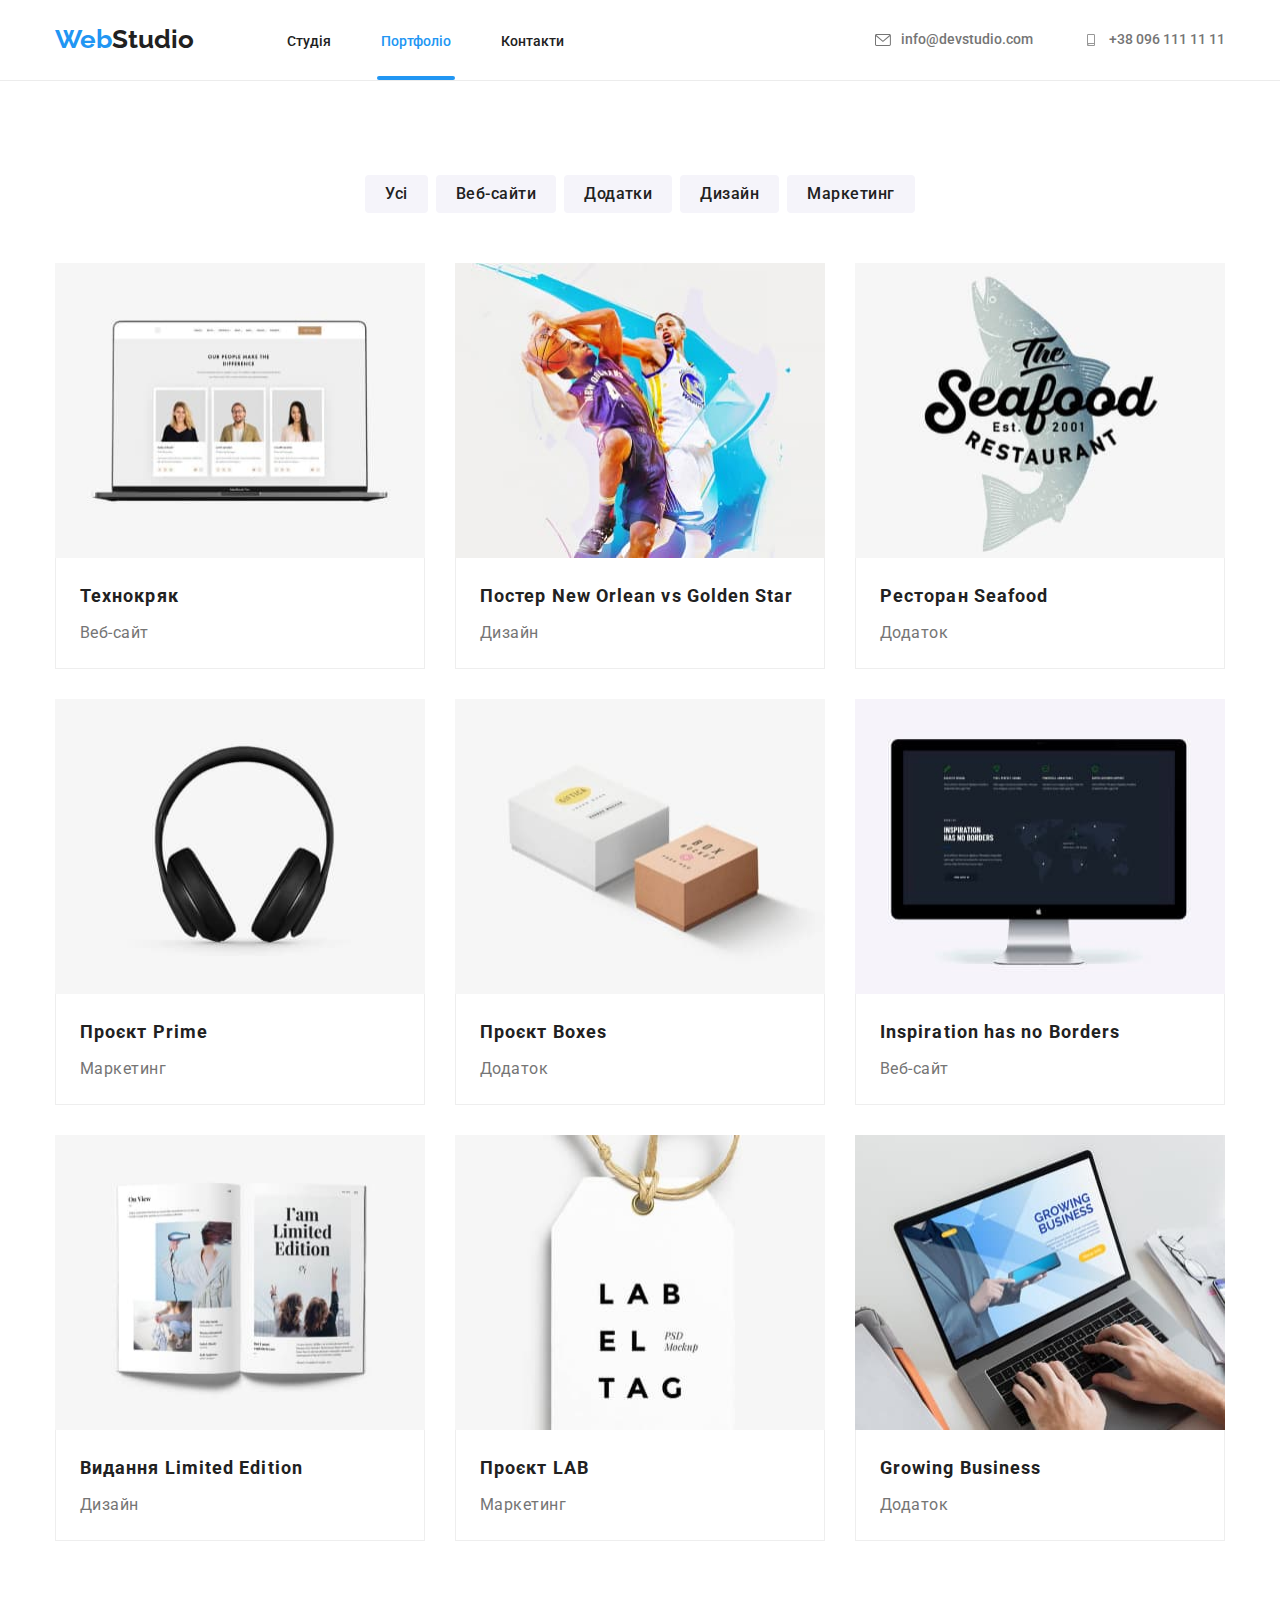
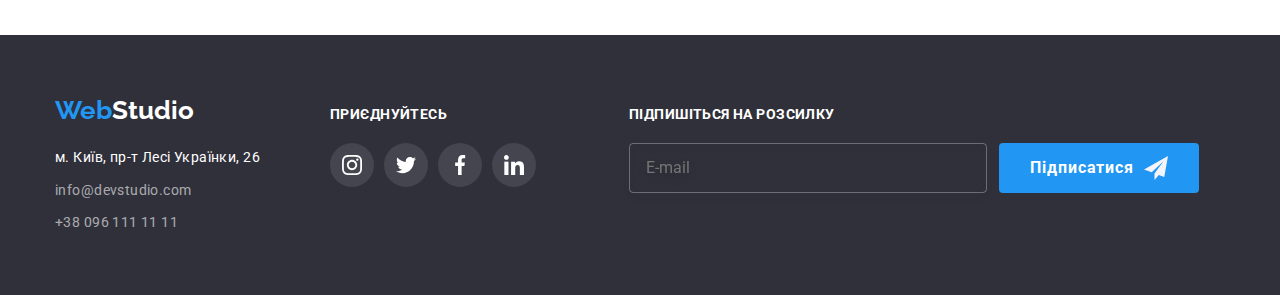
==== commit e9ba6b76: "portfolio BEM update" ====
--- a/portfolio.html
+++ b/portfolio.html
@@ -36,14 +36,14 @@
             <li class="topbar-navigation__group">
               <a
                 href="./index.html"
-                class="link-options topbar-navigation__link hover-transition active-main"
+                class="link-options topbar-navigation__link hover-transition"
                 >Студія</a
               >
             </li>
             <li class="topbar-navigation__group">
               <a
                 href="./portfolio.html"
-                class="link-options topbar-navigation__link hover-transition"
+                class="link-options topbar-navigation__link hover-transition active-porfolio"
                 >Портфоліо</a
               >
             </li>
@@ -129,233 +129,233 @@
               </button>
             </li>
           </ul>
-          <ul class="porfolio-link-list">
-            <li class="porfolio-link-group">
-              <a href="#" class="link-options portfolio-links hover-transition">
-                <div class="image-portfolio hover-transition">
+          <ul class="projects">
+            <li class="projects__item">
+              <a href="#" class="link-options projects__link hover-transition">
+                <div class="projects__image-container hover-transition">
                   <img
                     src="./image-porfolio/img-1.jpeg"
                     alt="image-porfolio"
                     width="370"
                     height="295"
-                    class="porfolio-link-img"
-                  />
-                  <div class="image-overlay hover-transition">
-                    <p>
-                      Ресурс пропонує комплексні пропозиції з різним рівнем
-                      функціоналу та сервісів. Все це дозволить відвідувачу
-                      отримати вичерпні відомості про компанію чи приватну
-                      особу.
-                    </p>
-                  </div>
-                </div>
-                <div class="portfoli1o-tex-under-img">
-                  <h2 class="porfolio-link-title">Технокряк</h2>
-                  <p class="porfolio-link-text">Веб-сайт</p>
-                </div>
-              </a>
-            </li>
-            <li class="porfolio-link-group">
-              <a href="#" class="link-options portfolio-links hover-transition">
-                <div class="image-portfolio hover-transition">
+                    class="projects__image"
+                  />
+                  <div class="projects__image-overlay hover-transition">
+                    <p>
+                      Ресурс пропонує комплексні пропозиції з різним рівнем
+                      функціоналу та сервісів. Все це дозволить відвідувачу
+                      отримати вичерпні відомості про компанію чи приватну
+                      особу.
+                    </p>
+                  </div>
+                </div>
+                <div class="projects__image-header">
+                  <h2 class="projects__image-title">Технокряк</h2>
+                  <p class="projects__image-subtitle">Веб-сайт</p>
+                </div>
+              </a>
+            </li>
+            <li class="projects__item">
+              <a href="#" class="link-options projects__link hover-transition">
+                <div class="projects__image-container hover-transition">
                   <img
                     src="./image-porfolio/img-2.jpeg"
                     alt="image-porfolio"
                     width="370"
                     height="295"
-                    class="porfolio-link-img"
-                  />
-                  <div class="image-overlay hover-transition">
-                    <p>
-                      Ресурс пропонує комплексні пропозиції з різним рівнем
-                      функціоналу та сервісів. Все це дозволить відвідувачу
-                      отримати вичерпні відомості про компанію чи приватну
-                      особу.
-                    </p>
-                  </div>
-                </div>
-                <div class="portfolio-tex-under-img">
-                  <h2 class="porfolio-link-title">
+                    class="projects__image"
+                  />
+                  <div class="projects__image-overlay hover-transition">
+                    <p>
+                      Ресурс пропонує комплексні пропозиції з різним рівнем
+                      функціоналу та сервісів. Все це дозволить відвідувачу
+                      отримати вичерпні відомості про компанію чи приватну
+                      особу.
+                    </p>
+                  </div>
+                </div>
+                <div class="projects__image-header">
+                  <h2 class="projects__image-title">
                     Постер New Orlean vs Golden Star
                   </h2>
-                  <p class="porfolio-link-text">Дизайн</p>
-                </div>
-              </a>
-            </li>
-            <li class="porfolio-link-group">
-              <a href="#" class="link-options portfolio-links hover-transition">
-                <div class="image-portfolio hover-transition">
+                  <p class="projects__image-subtitle">Дизайн</p>
+                </div>
+              </a>
+            </li>
+            <li class="projects__item">
+              <a href="#" class="link-options projects__link hover-transition">
+                <div class="projects__image-container hover-transition">
                   <img
                     src="./image-porfolio/img-3.jpeg"
                     alt="image-porfolio"
                     width="370"
                     height="295"
-                    class="porfolio-link-img"
-                  />
-                  <div class="image-overlay hover-transition">
-                    <p>
-                      Ресурс пропонує комплексні пропозиції з різним рівнем
-                      функціоналу та сервісів. Все це дозволить відвідувачу
-                      отримати вичерпні відомості про компанію чи приватну
-                      особу.
-                    </p>
-                  </div>
-                </div>
-                <div class="portfolio-tex-under-img">
-                  <h2 class="porfolio-link-title">Ресторан Seafood</h2>
-                  <p class="porfolio-link-text">Додаток</p>
-                </div>
-              </a>
-            </li>
-            <li class="porfolio-link-group">
-              <a href="#" class="link-options portfolio-links hover-transition">
-                <div class="image-portfolio hover-transition">
+                    class="projects__image"
+                  />
+                  <div class="projects__image-overlay hover-transition">
+                    <p>
+                      Ресурс пропонує комплексні пропозиції з різним рівнем
+                      функціоналу та сервісів. Все це дозволить відвідувачу
+                      отримати вичерпні відомості про компанію чи приватну
+                      особу.
+                    </p>
+                  </div>
+                </div>
+                <div class="projects__image-header">
+                  <h2 class="projects__image-title">Ресторан Seafood</h2>
+                  <p class="projects__image-subtitle">Додаток</p>
+                </div>
+              </a>
+            </li>
+            <li class="projects__item">
+              <a href="#" class="link-options projects__link hover-transition">
+                <div class="projects__image-container hover-transition">
                   <img
                     src="./image-porfolio/img-4.jpeg"
                     alt="image-porfolio"
                     width="370"
                     height="295"
-                    class="porfolio-link-img"
-                  />
-                  <div class="image-overlay hover-transition">
-                    <p>
-                      Ресурс пропонує комплексні пропозиції з різним рівнем
-                      функціоналу та сервісів. Все це дозволить відвідувачу
-                      отримати вичерпні відомості про компанію чи приватну
-                      особу.
-                    </p>
-                  </div>
-                </div>
-                <div class="portfolio-tex-under-img">
-                  <h2 class="porfolio-link-title">Проєкт Prime</h2>
-                  <p class="porfolio-link-text">Маркетинг</p>
-                </div>
-              </a>
-            </li>
-            <li class="porfolio-link-group">
-              <a href="#" class="link-options portfolio-links hover-transition">
-                <div class="image-portfolio hover-transition">
+                    class="projects__image"
+                  />
+                  <div class="projects__image-overlay hover-transition">
+                    <p>
+                      Ресурс пропонує комплексні пропозиції з різним рівнем
+                      функціоналу та сервісів. Все це дозволить відвідувачу
+                      отримати вичерпні відомості про компанію чи приватну
+                      особу.
+                    </p>
+                  </div>
+                </div>
+                <div class="projects__image-header">
+                  <h2 class="projects__image-title">Проєкт Prime</h2>
+                  <p class="projects__image-subtitle">Маркетинг</p>
+                </div>
+              </a>
+            </li>
+            <li class="projects__item">
+              <a href="#" class="link-options projects__link hover-transition">
+                <div class="projects__image-container hover-transition">
                   <img
                     src="./image-porfolio/img-5.jpeg"
                     alt="image-porfolio"
                     width="370"
                     height="295"
-                    class="porfolio-link-img"
-                  />
-                  <div class="image-overlay hover-transition">
-                    <p>
-                      Ресурс пропонує комплексні пропозиції з різним рівнем
-                      функціоналу та сервісів. Все це дозволить відвідувачу
-                      отримати вичерпні відомості про компанію чи приватну
-                      особу.
-                    </p>
-                  </div>
-                </div>
-                <div class="portfolio-tex-under-img">
-                  <h2 class="porfolio-link-title">Проєкт Boxes</h2>
-                  <p class="porfolio-link-text">Додаток</p>
-                </div>
-              </a>
-            </li>
-            <li class="porfolio-link-group">
-              <a href="#" class="link-options portfolio-links hover-transition">
-                <div class="image-portfolio hover-transition">
+                    class="projects__image"
+                  />
+                  <div class="projects__image-overlay hover-transition">
+                    <p>
+                      Ресурс пропонує комплексні пропозиції з різним рівнем
+                      функціоналу та сервісів. Все це дозволить відвідувачу
+                      отримати вичерпні відомості про компанію чи приватну
+                      особу.
+                    </p>
+                  </div>
+                </div>
+                <div class="projects__image-header">
+                  <h2 class="projects__image-title">Проєкт Boxes</h2>
+                  <p class="projects__image-subtitle">Додаток</p>
+                </div>
+              </a>
+            </li>
+            <li class="projects__item">
+              <a href="#" class="link-options projects__link hover-transition">
+                <div class="projects__image-container hover-transition">
                   <img
                     src="./image-porfolio/img-6.jpeg"
                     alt="image-porfolio"
                     width="370"
                     height="295"
-                    class="porfolio-link-img"
-                  />
-                  <div class="image-overlay hover-transition">
-                    <p>
-                      Ресурс пропонує комплексні пропозиції з різним рівнем
-                      функціоналу та сервісів. Все це дозволить відвідувачу
-                      отримати вичерпні відомості про компанію чи приватну
-                      особу.
-                    </p>
-                  </div>
-                </div>
-                <div class="portfolio-tex-under-img">
-                  <h2 class="porfolio-link-title">
+                    class="projects__image"
+                  />
+                  <div class="projects__image-overlay hover-transition">
+                    <p>
+                      Ресурс пропонує комплексні пропозиції з різним рівнем
+                      функціоналу та сервісів. Все це дозволить відвідувачу
+                      отримати вичерпні відомості про компанію чи приватну
+                      особу.
+                    </p>
+                  </div>
+                </div>
+                <div class="projects__image-header">
+                  <h2 class="projects__image-title">
                     Inspiration has no Borders
                   </h2>
-                  <p class="porfolio-link-text">Веб-сайт</p>
-                </div>
-              </a>
-            </li>
-            <li class="porfolio-link-group">
-              <a href="#" class="link-options portfolio-links hover-transition">
-                <div class="image-portfolio hover-transition">
+                  <p class="projects__image-subtitle">Веб-сайт</p>
+                </div>
+              </a>
+            </li>
+            <li class="projects__item">
+              <a href="#" class="link-options projects__link hover-transition">
+                <div class="projects__image-container hover-transition">
                   <img
                     src="./image-porfolio/img-7.jpeg"
                     alt="image-porfolio"
                     width="370"
                     height="295"
-                    class="porfolio-link-img"
-                  />
-                  <div class="image-overlay hover-transition">
-                    <p>
-                      Ресурс пропонує комплексні пропозиції з різним рівнем
-                      функціоналу та сервісів. Все це дозволить відвідувачу
-                      отримати вичерпні відомості про компанію чи приватну
-                      особу.
-                    </p>
-                  </div>
-                </div>
-                <div class="portfolio-tex-under-img">
-                  <h2 class="porfolio-link-title">Видання Limited Edition</h2>
-                  <p class="porfolio-link-text">Дизайн</p>
-                </div>
-              </a>
-            </li>
-            <li class="porfolio-link-group">
-              <a href="#" class="link-options portfolio-links hover-transition">
-                <div class="image-portfolio hover-transition">
+                    class="projects__image"
+                  />
+                  <div class="projects__image-overlay hover-transition">
+                    <p>
+                      Ресурс пропонує комплексні пропозиції з різним рівнем
+                      функціоналу та сервісів. Все це дозволить відвідувачу
+                      отримати вичерпні відомості про компанію чи приватну
+                      особу.
+                    </p>
+                  </div>
+                </div>
+                <div class="projects__image-header">
+                  <h2 class="projects__image-title">Видання Limited Edition</h2>
+                  <p class="projects__image-subtitle">Дизайн</p>
+                </div>
+              </a>
+            </li>
+            <li class="projects__item">
+              <a href="#" class="link-options projects__link hover-transition">
+                <div class="projects__image-container hover-transition">
                   <img
                     src="./image-porfolio/img-8.jpeg"
                     alt="image-porfolio"
                     width="370"
                     height="295"
-                    class="porfolio-link-img"
-                  />
-                  <div class="image-overlay hover-transition">
-                    <p>
-                      Ресурс пропонує комплексні пропозиції з різним рівнем
-                      функціоналу та сервісів. Все це дозволить відвідувачу
-                      отримати вичерпні відомості про компанію чи приватну
-                      особу.
-                    </p>
-                  </div>
-                </div>
-                <div class="portfolio-tex-under-img">
-                  <h2 class="porfolio-link-title">Проєкт LAB</h2>
-                  <p class="porfolio-link-text">Маркетинг</p>
-                </div>
-              </a>
-            </li>
-            <li class="porfolio-link-group">
-              <a href="#" class="link-options portfolio-links hover-transition">
-                <div class="image-portfolio hover-transition">
+                    class="projects__image"
+                  />
+                  <div class="projects__image-overlay hover-transition">
+                    <p>
+                      Ресурс пропонує комплексні пропозиції з різним рівнем
+                      функціоналу та сервісів. Все це дозволить відвідувачу
+                      отримати вичерпні відомості про компанію чи приватну
+                      особу.
+                    </p>
+                  </div>
+                </div>
+                <div class="projects__image-header">
+                  <h2 class="projects__image-title">Проєкт LAB</h2>
+                  <p class="projects__image-subtitle">Маркетинг</p>
+                </div>
+              </a>
+            </li>
+            <li class="projects__item">
+              <a href="#" class="link-options projects__link hover-transition">
+                <div class="projects__image-container hover-transition">
                   <img
                     src="./image-porfolio/img-9.jpeg"
                     alt="image-porfolio"
                     width="370"
                     height="295"
-                    class="porfolio-link-img"
-                  />
-                  <div class="image-overlay hover-transition">
-                    <p>
-                      Ресурс пропонує комплексні пропозиції з різним рівнем
-                      функціоналу та сервісів. Все це дозволить відвідувачу
-                      отримати вичерпні відомості про компанію чи приватну
-                      особу.
-                    </p>
-                  </div>
-                </div>
-                <div class="portfolio-tex-under-img">
-                  <h2 class="porfolio-link-title">Growing Business</h2>
-                  <p class="porfolio-link-text">Додаток</p>
+                    class="projects__image"
+                  />
+                  <div class="projects__image-overlay hover-transition">
+                    <p>
+                      Ресурс пропонує комплексні пропозиції з різним рівнем
+                      функціоналу та сервісів. Все це дозволить відвідувачу
+                      отримати вичерпні відомості про компанію чи приватну
+                      особу.
+                    </p>
+                  </div>
+                </div>
+                <div class="projects__image-header">
+                  <h2 class="projects__image-title">Growing Business</h2>
+                  <p class="projects__image-subtitle">Додаток</p>
                 </div>
               </a>
             </li>
--- a/css/main.min.css
+++ b/css/main.min.css
@@ -1 +1 @@
-body{background-color:#fff;font-family:"Roboto",sans-serif;color:var(--primery-text-color)}.link-options{text-decoration:none}h1,h2,h3,h4,h5,p,ul{margin:0}ul,ol{margin:0;padding-left:0}:root{--primery-text-color: #212121;--additional-text-color: #ffffff;--paragraph-tex-color: #757575;--text-hover-color: #2196f3;--footer-contact-color: rgba(255, 255, 255, 0.6);--background-color: #ffffff;--background-color-additional: #2f303a;--background-color-special: #f5f4fa;--social-main-color: #afb1b8}.hover-transition{transition-duration:250ms;transition-timing-function:cubic-bezier(0.4, 0, 0.2, 1)}.topbar-navigation__link,.topbar-contacts__link{font-weight:500;font-size:14px;line-height:1.14}.topbar-navigation__link{color:var(--primery-text-color)}.topbar-contacts__link{color:var(--paragraph-tex-color)}.hero-title{color:var(--additional-text-color);font-weight:900;font-size:44px;line-height:1.36;text-align:center;letter-spacing:.06em;text-transform:uppercase}.hero-button{color:var(--additional-text-color);font-family:inherit;font-weight:700;font-size:16px;line-height:1.87;letter-spacing:.06em;text-align:center}.our-features-title,.img-section__label,.basement__subtitle{font-weight:700;font-size:14px;line-height:1.14;letter-spacing:.03em;text-transform:uppercase}.basement__subtitle{color:var(--additional-text-color)}.our-features-text{color:var(--paragraph-tex-color);font-size:14px;line-height:1.71;letter-spacing:.03em}.img-section__label{color:var(--additional-text-color)}.our-team__subtitle{color:var(--primery-text-color);font-weight:500;font-size:16px;line-height:1.18;text-align:center;letter-spacing:.03em}.our-team__text{color:var(--paragraph-tex-color);font-size:16px;line-height:1.18;text-align:center;letter-spacing:.03em;margin-bottom:16px}.basement-contacts__link{font-style:normal;font-weight:400;font-size:14px;line-height:1.71;letter-spacing:.03em}.basement-contacts__link:hover,.basement-contacts__link:focus{color:var(--text-hover-color)}.basement-contacts-address{color:var(--additional-text-color)}.basement-contacts-mail,.basement-contacts-tel{color:var(--footer-contact-color)}.basement-submit__input{font-style:sans-serif;color:var(--additional-text-color);font-size:16px;line-height:1.25;letter-spacing:.003em}.hidden{position:absolute;white-space:nowrap;width:1px;height:1px;overflow:hidden;border:0;padding:0;clip:rect(0 0 0 0);-webkit-clip-path:inset(50%);clip-path:inset(50%);margin:-1px}.is-hidden{visibility:hidden;opacity:0;pointer-events:none}.hero-div-btn{display:flex;justify-content:center}.hero-button{background:var(--text-hover-color);cursor:pointer;height:50px;width:220px;border-radius:4px;border-style:none;position:relative;overflow:hidden}.hero-button:hover,.hero-button:focus{background:#188ce8;box-shadow:0px 4px 4px rgba(0,0,0,.15);border-radius:4px}.logo{font-family:"Raleway",sans-serif;padding-top:24px;padding-bottom:25px}.logo__web,.logo__studio-white,.logo__studio-dark{font-weight:700;font-size:26px;line-height:1.19}.logo__web{color:var(--text-hover-color)}.logo__studio-dark{color:var(--primery-text-color)}.logo__studio-white{color:var(--additional-text-color)}.logo-basement{display:block;padding:0}.soc-group,.basement-social__list{display:flex;justify-content:center;gap:10px}.soc-list,.basement-social__item{list-style:none;display:contents}.social-link,.basement-social__link{display:flex;justify-content:center;align-items:center;width:44px;height:44px;border-radius:50%;fill:var(--social-main-color)}.social-link:hover,.social-link:focus,.basement-social__link:hover,.basement-social__link:focus{background-color:var(--text-hover-color);fill:var(--additional-text-color)}.basement-social__link{background-color:rgba(255,255,255,.1);fill:var(--additional-text-color)}.basement-social__link:hover,.basement-social__link:focus{background-color:var(--text-hover-color)}.img-section-title,.our-team-title,.partners-title{color:var(--primery-text-color);font-weight:700;font-size:36px;line-height:1.16;text-align:center;letter-spacing:.03em;box-sizing:border-box;margin-bottom:50px}.section{padding-top:94px;padding-bottom:94px}.container{width:1200px;padding-left:15px;padding-right:15px;margin:0 auto}.backdrop{position:fixed;top:0;left:0;width:100vw;height:100vh;background:rgba(0,0,0,.2);transition:opacity 500ms cubic-bezier(0.11, 0, 0.5, 0) 0s,visibility 500ms cubic-bezier(0.11, 0, 0.5, 0) 0s;z-index:10}.modal-window{position:absolute;top:50%;left:50%;transform:translate(-50%, -50%);width:528px;background-color:var(--additional-text-color);box-shadow:0px 1px 3px rgba(0,0,0,.12),0px 1px 1px rgba(0,0,0,.14),0px 2px 1px rgba(0,0,0,.2);border-radius:4px;padding:40px}.close-button{position:absolute;top:8px;right:8px;border:1px solid rgba(0,0,0,.1);background-color:var(--additional-text-color);border-radius:50%;width:30px;height:30px;padding:0;display:flex;justify-content:center;align-items:center;cursor:pointer}.close-button:hover .modal-icon{fill:var(--text-hover-color)}.modal-title{text-align:center;font-family:sans-serif;font-weight:700;font-size:20px;line-height:1.15;letter-spacing:.03em;color:var(--primery-text-color);margin-bottom:12px}.modal-group{margin:0}.modal-list{margin-bottom:10px;display:flex;flex-direction:column;gap:4px;font-family:sans-serif;font-size:12px;line-height:1.16;letter-spacing:.01em}.modal-list:last-child{margin:0}.modal-comment::-moz-placeholder{color:var(--paragraph-tex-color);font-family:sans-serif;font-size:12px;line-height:1.16;letter-spacing:.01em;fill:var(--primery-text-color)}.modal-comment:-ms-input-placeholder{color:var(--paragraph-tex-color);font-family:sans-serif;font-size:12px;line-height:1.16;letter-spacing:.01em;fill:var(--primery-text-color)}.modal-label,.modal-comment::placeholder{color:var(--paragraph-tex-color);font-family:sans-serif;font-size:12px;line-height:1.16;letter-spacing:.01em;fill:var(--primery-text-color)}.input-container{fill:var(--primery-text-color);position:relative}.input-container input{padding:12px 16px;padding-left:42px;height:40px;border:1px solid rgba(33,33,33,.2);border-radius:4px;width:100%}.input-container:hover input,.input-container:hover .modal-input-icon,.input-container input:focus{border-color:var(--text-hover-color);fill:var(--text-hover-color);outline:var(--text-hover-color)}.modal-comment:hover,.modal-comment:focus,.modal-input:focus,.modal-input:focus+.modal-input-icon{border-color:var(--text-hover-color);fill:var(--text-hover-color);outline:var(--text-hover-color)}.modal-input-icon{position:absolute;top:50%;left:15px;transform:translateY(-50%)}.modal-comment{height:120px;margin-bottom:20px;border:1px solid rgba(33,33,33,.2);border-radius:4px;resize:none;padding:12px 16px}.modal-comment::-moz-placeholder{color:rgba(117,117,117,.5)}.modal-comment:-ms-input-placeholder{color:rgba(117,117,117,.5)}.modal-comment::placeholder{color:rgba(117,117,117,.5)}.licence-checkbox{display:flex;align-items:center;flex-direction:row;justify-content:center;margin-bottom:30px;position:relative}.checkbox{-webkit-appearance:none;-moz-appearance:none;appearance:none}.custom-checkbox{box-sizing:border-box;width:16px;height:15px;position:relative;margin-right:7px;border:2px solid var(--primery-text-color);border-radius:2px;fill:rgba(0,0,0,0)}.checkbox:checked+.custom-checkbox{background-color:var(--text-hover-color);border:none;fill:var(--additional-text-color)}.checkbox-input-icon{position:absolute;top:50%;left:50%;transform:translate(-50%, -50%)}.licence-text{font-family:sans-serif;font-size:14px;line-height:1.7;letter-spacing:.03em;color:var(--paragraph-tex-color)}.licence{color:var(--text-hover-color);margin:0;padding:0;border-bottom:1px solid var(--text-hover-color)}.modal-container-btn{display:flex;justify-content:center}.topbar{border-bottom:1px solid #ececec}.topbar-flex{box-sizing:border-box;display:flex;justify-content:center}.topbar-contacts__link{display:flex;align-items:center}.topbar-navigation__list,.topbar-contacts__list{list-style:none;display:flex}.topbar-navigation{display:inline-flex;justify-content:center}.topbar-navigation__list{gap:50px;margin-left:93px}.topbar-navigation__group{margin-top:32px}.topbar-navigation__link{padding-top:32px;padding-bottom:32px;position:relative}.topbar-navigation__link:hover,.topbar-navigation__link:focus{color:var(--text-hover-color)}.active-porfolio{color:var(--text-hover-color)}.active-porfolio::after{content:"";position:absolute;bottom:1px;left:-4px;width:78px;height:4px;background-color:var(--text-hover-color);border-radius:2px}.active-main{color:var(--text-hover-color)}.active-main::after{content:"";position:absolute;bottom:1px;left:-3px;width:48px;height:4px;background-color:var(--text-hover-color);border-radius:2px}.topbar-contacts__list{gap:50px;margin-left:auto}.topbar-contacts__group{display:flex}.topbar-contacts__link{padding-top:32px;padding-bottom:32px;fill:var(--paragraph-tex-color)}.topbar-contacts__link:focus,.topbar-contacts__link:hover{color:var(--text-hover-color);fill:var(--text-hover-color)}.topbar-contacts__icon{margin-right:10px}.hero{background-color:var(--background-color-additional);background-image:linear-gradient(rgba(47, 48, 58, 0.4), rgba(47, 48, 58, 0.4)),url(../images/hero-bg.jpeg);background-size:1600px;background-repeat:no-repeat;background-position:center;padding-top:200px;padding-bottom:200px}.hero-title{max-width:696px;margin:0 auto;margin-bottom:30px}.our-features{padding-top:94px}.our-features-list{list-style:none;display:flex;gap:30px}.our-features-group{flex-basis:calc((100% - 90px)/4)}.our-icons-group{width:270px;height:120px;border-radius:4px;background-color:var(--background-color-special);display:flex;justify-content:center;align-items:center;margin-bottom:30px}.our-features-icon{fill:var(--primery-text-color)}.our-features-title,.img-label{margin-bottom:10px}.img-section__picture{display:block}.img-section__list{position:relative}.img-section__position>.img-section__label{position:absolute;bottom:0;margin:0}.img-section__label{display:flex;justify-content:center;align-items:center;background-color:rgba(47,48,58,.8);height:70px;width:370px}.img-section__group{display:flex;list-style:none;gap:30px}.our-team{background-color:var(--background-color-special)}.our-team-group{display:flex;list-style:none;gap:30px}.our-team-group__list{margin:0 auto;background-color:var(--additional-text-color);width:calc((100% - 90px)/4);box-shadow:0px 1px 3px rgba(0,0,0,.12),0px 1px 1px rgba(0,0,0,.14),0px 2px 1px rgba(0,0,0,.2);border-radius:0px 0px 4px 4px}.our-team-group__img{display:block}.our-team__img-text{padding:30px 0}.our-team__subtitle{margin-bottom:10px}.partners__list{list-style:none;display:flex;justify-content:center;gap:30px}.partners__link{display:flex;justify-content:center;align-items:center;box-sizing:border-box;border:1px solid var(--social-main-color);border-radius:4px;width:170px;height:92px;fill:var(--social-main-color)}.partners__link:hover,.partners__link:focus{fill:var(--text-hover-color);border:1px solid var(--text-hover-color)}.basement{background-color:var(--background-color-additional);padding-top:60px;padding-bottom:60px}.basement__subtitle{margin-bottom:20px}.basement-container{display:flex;align-items:baseline}.basement-contacts{margin-top:20px}.basement-contacts__list{display:inline;list-style:none}.basement-contacts__item{display:block;margin-bottom:9px}.basement-contacts__item:last-child{margin-bottom:0}.basement-social{display:block;width:206px;height:80px;margin-left:70px}.basement-submit{display:block;width:570px;height:86px;margin-left:93px}.basement-submit__container{display:flex}.basement-submit__input{background-color:rgba(0,0,0,0);align-content:center;height:50px;width:358px;border:1px solid rgba(255,255,255,.3);filter:drop-shadow(0px 4px 4px rgba(0, 0, 0, 0.15));border-radius:4px;margin-right:12px;padding-left:16px}.basement-submit__button{display:flex;align-content:center;justify-content:center;align-items:center;max-width:200px;padding:0 24px;gap:10px}.basement-submit__icon{fill:var(--background-color-special)}.portfolio-btn__list{list-style:none;display:flex;justify-content:center;gap:8px;margin-bottom:50px}.portfolio-btn__button{color:var(--primery-text-color);font-family:inherit;font-weight:500;font-size:16px;line-height:1.62;text-align:center;letter-spacing:.03em;background-color:var(--background-color-special);cursor:pointer;border-style:none;border-radius:4px;height:38px;padding-left:20px;padding-right:20px}.portfolio-btn__button:hover,.portfolio-btn__button:focus{background-color:var(--text-hover-color);color:var(--additional-text-color);box-shadow:0px 3px 1px rgba(0,0,0,.1),0px 1px 2px rgba(0,0,0,.08),0px 2px 2px rgba(0,0,0,.12);border-radius:4px}.porfolio-link-list{list-style:none;display:flex;flex-wrap:wrap;gap:30px}.porfolio-link-group{flex-basis:calc((100% - 60px)/3)}.portfolio-links{display:block}.portfolio-links:hover,.portfolio-links:focus{box-shadow:0px 1px 1px rgba(0,0,0,.12),0px 4px 4px rgba(0,0,0,.06),1px 4px 6px rgba(0,0,0,.16)}.image-portfolio{position:relative;overflow:hidden}.image-portfolio:hover .image-overlay{transform:translatex(0)}.image-overlay{position:absolute;top:0;left:0;width:100%;height:100%;padding:63px 24px;font-family:sans-serif;font-size:18px;line-height:1.5;color:var(--additional-text-color);background-color:rgba(33,150,243,.9);transform:translateY(100%);transition:transform 250ms ease}.porfolio-link-img{display:block}.porfolio-link-title{color:var(--primery-text-color);font-weight:700;font-size:18px;line-height:2;letter-spacing:.06em}.portfolio-tex-under-img{border-bottom:1px solid #eee;border-left:1px solid #eee;border-right:1px solid #eee;padding:20px 24px}.porfolio-link-text{color:var(--paragraph-tex-color);font-size:16px;line-height:1.87;letter-spacing:.03em;margin-top:4px}/*# sourceMappingURL=main.min.css.map */+body{background-color:#fff;font-family:"Roboto",sans-serif;color:var(--primery-text-color)}.link-options{text-decoration:none}h1,h2,h3,h4,h5,p,ul{margin:0}ul,ol{margin:0;padding-left:0}:root{--primery-text-color: #212121;--additional-text-color: #ffffff;--paragraph-tex-color: #757575;--text-hover-color: #2196f3;--footer-contact-color: rgba(255, 255, 255, 0.6);--background-color: #ffffff;--background-color-additional: #2f303a;--background-color-special: #f5f4fa;--social-main-color: #afb1b8}.hover-transition{transition-duration:250ms;transition-timing-function:cubic-bezier(0.4, 0, 0.2, 1)}.topbar-navigation__link,.topbar-contacts__link{font-weight:500;font-size:14px;line-height:1.14}.topbar-navigation__link{color:var(--primery-text-color)}.topbar-contacts__link{color:var(--paragraph-tex-color)}.hero-title{color:var(--additional-text-color);font-weight:900;font-size:44px;line-height:1.36;text-align:center;letter-spacing:.06em;text-transform:uppercase}.hero-button{color:var(--additional-text-color);font-family:inherit;font-weight:700;font-size:16px;line-height:1.87;letter-spacing:.06em;text-align:center}.our-features-title,.img-section__label,.basement__subtitle{font-weight:700;font-size:14px;line-height:1.14;letter-spacing:.03em;text-transform:uppercase}.basement__subtitle{color:var(--additional-text-color)}.our-features-text{color:var(--paragraph-tex-color);font-size:14px;line-height:1.71;letter-spacing:.03em}.img-section__label{color:var(--additional-text-color)}.our-team__subtitle{color:var(--primery-text-color);font-weight:500;font-size:16px;line-height:1.18;text-align:center;letter-spacing:.03em}.our-team__text{color:var(--paragraph-tex-color);font-size:16px;line-height:1.18;text-align:center;letter-spacing:.03em;margin-bottom:16px}.basement-contacts__link{font-style:normal;font-weight:400;font-size:14px;line-height:1.71;letter-spacing:.03em}.basement-contacts__link:hover,.basement-contacts__link:focus{color:var(--text-hover-color)}.basement-contacts-address{color:var(--additional-text-color)}.basement-contacts-mail,.basement-contacts-tel{color:var(--footer-contact-color)}.basement-submit__input{font-style:sans-serif;color:var(--additional-text-color);font-size:16px;line-height:1.25;letter-spacing:.003em}.hidden{position:absolute;white-space:nowrap;width:1px;height:1px;overflow:hidden;border:0;padding:0;clip:rect(0 0 0 0);-webkit-clip-path:inset(50%);clip-path:inset(50%);margin:-1px}.is-hidden{visibility:hidden;opacity:0;pointer-events:none}.hero-div-btn{display:flex;justify-content:center}.hero-button{background:var(--text-hover-color);cursor:pointer;height:50px;width:220px;border-radius:4px;border-style:none;position:relative;overflow:hidden}.hero-button:hover,.hero-button:focus{background:#188ce8;box-shadow:0px 4px 4px rgba(0,0,0,.15);border-radius:4px}.logo{font-family:"Raleway",sans-serif;padding-top:24px;padding-bottom:25px}.logo__web,.logo__studio-white,.logo__studio-dark{font-weight:700;font-size:26px;line-height:1.19}.logo__web{color:var(--text-hover-color)}.logo__studio-dark{color:var(--primery-text-color)}.logo__studio-white{color:var(--additional-text-color)}.logo-basement{display:block;padding:0}.soc-group,.basement-social__list{display:flex;justify-content:center;gap:10px}.soc-list,.basement-social__item{list-style:none;display:contents}.social-link,.basement-social__link{display:flex;justify-content:center;align-items:center;width:44px;height:44px;border-radius:50%;fill:var(--social-main-color)}.social-link:hover,.social-link:focus,.basement-social__link:hover,.basement-social__link:focus{background-color:var(--text-hover-color);fill:var(--additional-text-color)}.basement-social__link{background-color:rgba(255,255,255,.1);fill:var(--additional-text-color)}.basement-social__link:hover,.basement-social__link:focus{background-color:var(--text-hover-color)}.img-section-title,.our-team-title,.partners-title{color:var(--primery-text-color);font-weight:700;font-size:36px;line-height:1.16;text-align:center;letter-spacing:.03em;box-sizing:border-box;margin-bottom:50px}.section{padding-top:94px;padding-bottom:94px}.container{width:1200px;padding-left:15px;padding-right:15px;margin:0 auto}.backdrop{position:fixed;top:0;left:0;width:100vw;height:100vh;background:rgba(0,0,0,.2);transition:opacity 500ms cubic-bezier(0.11, 0, 0.5, 0) 0s,visibility 500ms cubic-bezier(0.11, 0, 0.5, 0) 0s;z-index:10}.modal-window{position:absolute;top:50%;left:50%;transform:translate(-50%, -50%);width:528px;background-color:var(--additional-text-color);box-shadow:0px 1px 3px rgba(0,0,0,.12),0px 1px 1px rgba(0,0,0,.14),0px 2px 1px rgba(0,0,0,.2);border-radius:4px;padding:40px}.close-button{position:absolute;top:8px;right:8px;border:1px solid rgba(0,0,0,.1);background-color:var(--additional-text-color);border-radius:50%;width:30px;height:30px;padding:0;display:flex;justify-content:center;align-items:center;cursor:pointer}.close-button:hover .modal-icon{fill:var(--text-hover-color)}.modal-title{text-align:center;font-family:sans-serif;font-weight:700;font-size:20px;line-height:1.15;letter-spacing:.03em;color:var(--primery-text-color);margin-bottom:12px}.modal-group{margin:0}.modal-list{margin-bottom:10px;display:flex;flex-direction:column;gap:4px;font-family:sans-serif;font-size:12px;line-height:1.16;letter-spacing:.01em}.modal-list:last-child{margin:0}.modal-comment::-moz-placeholder{color:var(--paragraph-tex-color);font-family:sans-serif;font-size:12px;line-height:1.16;letter-spacing:.01em;fill:var(--primery-text-color)}.modal-comment:-ms-input-placeholder{color:var(--paragraph-tex-color);font-family:sans-serif;font-size:12px;line-height:1.16;letter-spacing:.01em;fill:var(--primery-text-color)}.modal-label,.modal-comment::placeholder{color:var(--paragraph-tex-color);font-family:sans-serif;font-size:12px;line-height:1.16;letter-spacing:.01em;fill:var(--primery-text-color)}.input-container{fill:var(--primery-text-color);position:relative}.input-container input{padding:12px 16px;padding-left:42px;height:40px;border:1px solid rgba(33,33,33,.2);border-radius:4px;width:100%}.input-container:hover input,.input-container:hover .modal-input-icon,.input-container input:focus{border-color:var(--text-hover-color);fill:var(--text-hover-color);outline:var(--text-hover-color)}.modal-comment:hover,.modal-comment:focus,.modal-input:focus,.modal-input:focus+.modal-input-icon{border-color:var(--text-hover-color);fill:var(--text-hover-color);outline:var(--text-hover-color)}.modal-input-icon{position:absolute;top:50%;left:15px;transform:translateY(-50%)}.modal-comment{height:120px;margin-bottom:20px;border:1px solid rgba(33,33,33,.2);border-radius:4px;resize:none;padding:12px 16px}.modal-comment::-moz-placeholder{color:rgba(117,117,117,.5)}.modal-comment:-ms-input-placeholder{color:rgba(117,117,117,.5)}.modal-comment::placeholder{color:rgba(117,117,117,.5)}.licence-checkbox{display:flex;align-items:center;flex-direction:row;justify-content:center;margin-bottom:30px;position:relative}.checkbox{-webkit-appearance:none;-moz-appearance:none;appearance:none}.custom-checkbox{box-sizing:border-box;width:16px;height:15px;position:relative;margin-right:7px;border:2px solid var(--primery-text-color);border-radius:2px;fill:rgba(0,0,0,0)}.checkbox:checked+.custom-checkbox{background-color:var(--text-hover-color);border:none;fill:var(--additional-text-color)}.checkbox-input-icon{position:absolute;top:50%;left:50%;transform:translate(-50%, -50%)}.licence-text{font-family:sans-serif;font-size:14px;line-height:1.7;letter-spacing:.03em;color:var(--paragraph-tex-color)}.licence{color:var(--text-hover-color);margin:0;padding:0;border-bottom:1px solid var(--text-hover-color)}.modal-container-btn{display:flex;justify-content:center}.topbar{border-bottom:1px solid #ececec}.topbar-flex{box-sizing:border-box;display:flex;justify-content:center}.topbar-contacts__link{display:flex;align-items:center}.topbar-navigation__list,.topbar-contacts__list{list-style:none;display:flex}.topbar-navigation{display:inline-flex;justify-content:center}.topbar-navigation__list{gap:50px;margin-left:93px}.topbar-navigation__group{margin-top:32px}.topbar-navigation__link{padding-top:32px;padding-bottom:32px;position:relative}.topbar-navigation__link:hover,.topbar-navigation__link:focus{color:var(--text-hover-color)}.active-porfolio{color:var(--text-hover-color)}.active-porfolio::after{content:"";position:absolute;bottom:1px;left:-4px;width:78px;height:4px;background-color:var(--text-hover-color);border-radius:2px}.active-main{color:var(--text-hover-color)}.active-main::after{content:"";position:absolute;bottom:1px;left:-3px;width:48px;height:4px;background-color:var(--text-hover-color);border-radius:2px}.topbar-contacts__list{gap:50px;margin-left:auto}.topbar-contacts__group{display:flex}.topbar-contacts__link{padding-top:32px;padding-bottom:32px;fill:var(--paragraph-tex-color)}.topbar-contacts__link:focus,.topbar-contacts__link:hover{color:var(--text-hover-color);fill:var(--text-hover-color)}.topbar-contacts__icon{margin-right:10px}.hero{background-color:var(--background-color-additional);background-image:linear-gradient(rgba(47, 48, 58, 0.4), rgba(47, 48, 58, 0.4)),url(../images/hero-bg.jpeg);background-size:1600px;background-repeat:no-repeat;background-position:center;padding-top:200px;padding-bottom:200px}.hero-title{max-width:696px;margin:0 auto;margin-bottom:30px}.our-features{padding-top:94px}.our-features-list{list-style:none;display:flex;gap:30px}.our-features-group{flex-basis:calc((100% - 90px)/4)}.our-icons-group{width:270px;height:120px;border-radius:4px;background-color:var(--background-color-special);display:flex;justify-content:center;align-items:center;margin-bottom:30px}.our-features-icon{fill:var(--primery-text-color)}.our-features-title,.img-label{margin-bottom:10px}.img-section__picture{display:block}.img-section__list{position:relative}.img-section__position>.img-section__label{position:absolute;bottom:0;margin:0}.img-section__label{display:flex;justify-content:center;align-items:center;background-color:rgba(47,48,58,.8);height:70px;width:370px}.img-section__group{display:flex;list-style:none;gap:30px}.our-team{background-color:var(--background-color-special)}.our-team-group{display:flex;list-style:none;gap:30px}.our-team-group__list{margin:0 auto;background-color:var(--additional-text-color);width:calc((100% - 90px)/4);box-shadow:0px 1px 3px rgba(0,0,0,.12),0px 1px 1px rgba(0,0,0,.14),0px 2px 1px rgba(0,0,0,.2);border-radius:0px 0px 4px 4px}.our-team-group__img{display:block}.our-team__img-text{padding:30px 0}.our-team__subtitle{margin-bottom:10px}.partners__list{list-style:none;display:flex;justify-content:center;gap:30px}.partners__link{display:flex;justify-content:center;align-items:center;box-sizing:border-box;border:1px solid var(--social-main-color);border-radius:4px;width:170px;height:92px;fill:var(--social-main-color)}.partners__link:hover,.partners__link:focus{fill:var(--text-hover-color);border:1px solid var(--text-hover-color)}.basement{background-color:var(--background-color-additional);padding-top:60px;padding-bottom:60px}.basement__subtitle{margin-bottom:20px}.basement-container{display:flex;align-items:baseline}.basement-contacts{margin-top:20px}.basement-contacts__list{display:inline;list-style:none}.basement-contacts__item{display:block;margin-bottom:9px}.basement-contacts__item:last-child{margin-bottom:0}.basement-social{display:block;width:206px;height:80px;margin-left:70px}.basement-submit{display:block;width:570px;height:86px;margin-left:93px}.basement-submit__container{display:flex}.basement-submit__input{background-color:rgba(0,0,0,0);align-content:center;height:50px;width:358px;border:1px solid rgba(255,255,255,.3);filter:drop-shadow(0px 4px 4px rgba(0, 0, 0, 0.15));border-radius:4px;margin-right:12px;padding-left:16px}.basement-submit__button{display:flex;align-content:center;justify-content:center;align-items:center;max-width:200px;padding:0 24px;gap:10px}.basement-submit__icon{fill:var(--background-color-special)}.portfolio-btn__list{list-style:none;display:flex;justify-content:center;gap:8px;margin-bottom:50px}.portfolio-btn__button{color:var(--primery-text-color);font-family:inherit;font-weight:500;font-size:16px;line-height:1.62;text-align:center;letter-spacing:.03em;background-color:var(--background-color-special);cursor:pointer;border-style:none;border-radius:4px;height:38px;padding-left:20px;padding-right:20px}.portfolio-btn__button:hover,.portfolio-btn__button:focus{background-color:var(--text-hover-color);color:var(--additional-text-color);box-shadow:0px 3px 1px rgba(0,0,0,.1),0px 1px 2px rgba(0,0,0,.08),0px 2px 2px rgba(0,0,0,.12);border-radius:4px}.projects{list-style:none;display:flex;flex-wrap:wrap;gap:30px}.projects__item{flex-basis:calc((100% - 60px)/3)}.projects__link{display:block}.projects__link:hover,.projects__link:focus{box-shadow:0px 1px 1px rgba(0,0,0,.12),0px 4px 4px rgba(0,0,0,.06),1px 4px 6px rgba(0,0,0,.16)}.projects__image-container{position:relative;overflow:hidden}.projects__image{display:block}.projects__image-overlay{font-family:sans-serif;font-size:18px;line-height:1.5;color:var(--additional-text-color);padding:63px 24px;background-color:rgba(33,150,243,.9);position:absolute;top:0;left:0;width:100%;height:100%;transform:translateY(100%);transition:transform 250ms ease}.projects__image-container:hover .projects__image-overlay{transform:translatex(0)}.projects__image-header{border-bottom:1px solid #eee;border-left:1px solid #eee;border-right:1px solid #eee;padding:20px 24px}.projects__image-title{color:var(--primery-text-color);font-weight:700;font-size:18px;line-height:2;letter-spacing:.06em}.projects__image-subtitle{color:var(--paragraph-tex-color);font-size:16px;line-height:1.87;letter-spacing:.03em;margin-top:4px}/*# sourceMappingURL=main.min.css.map */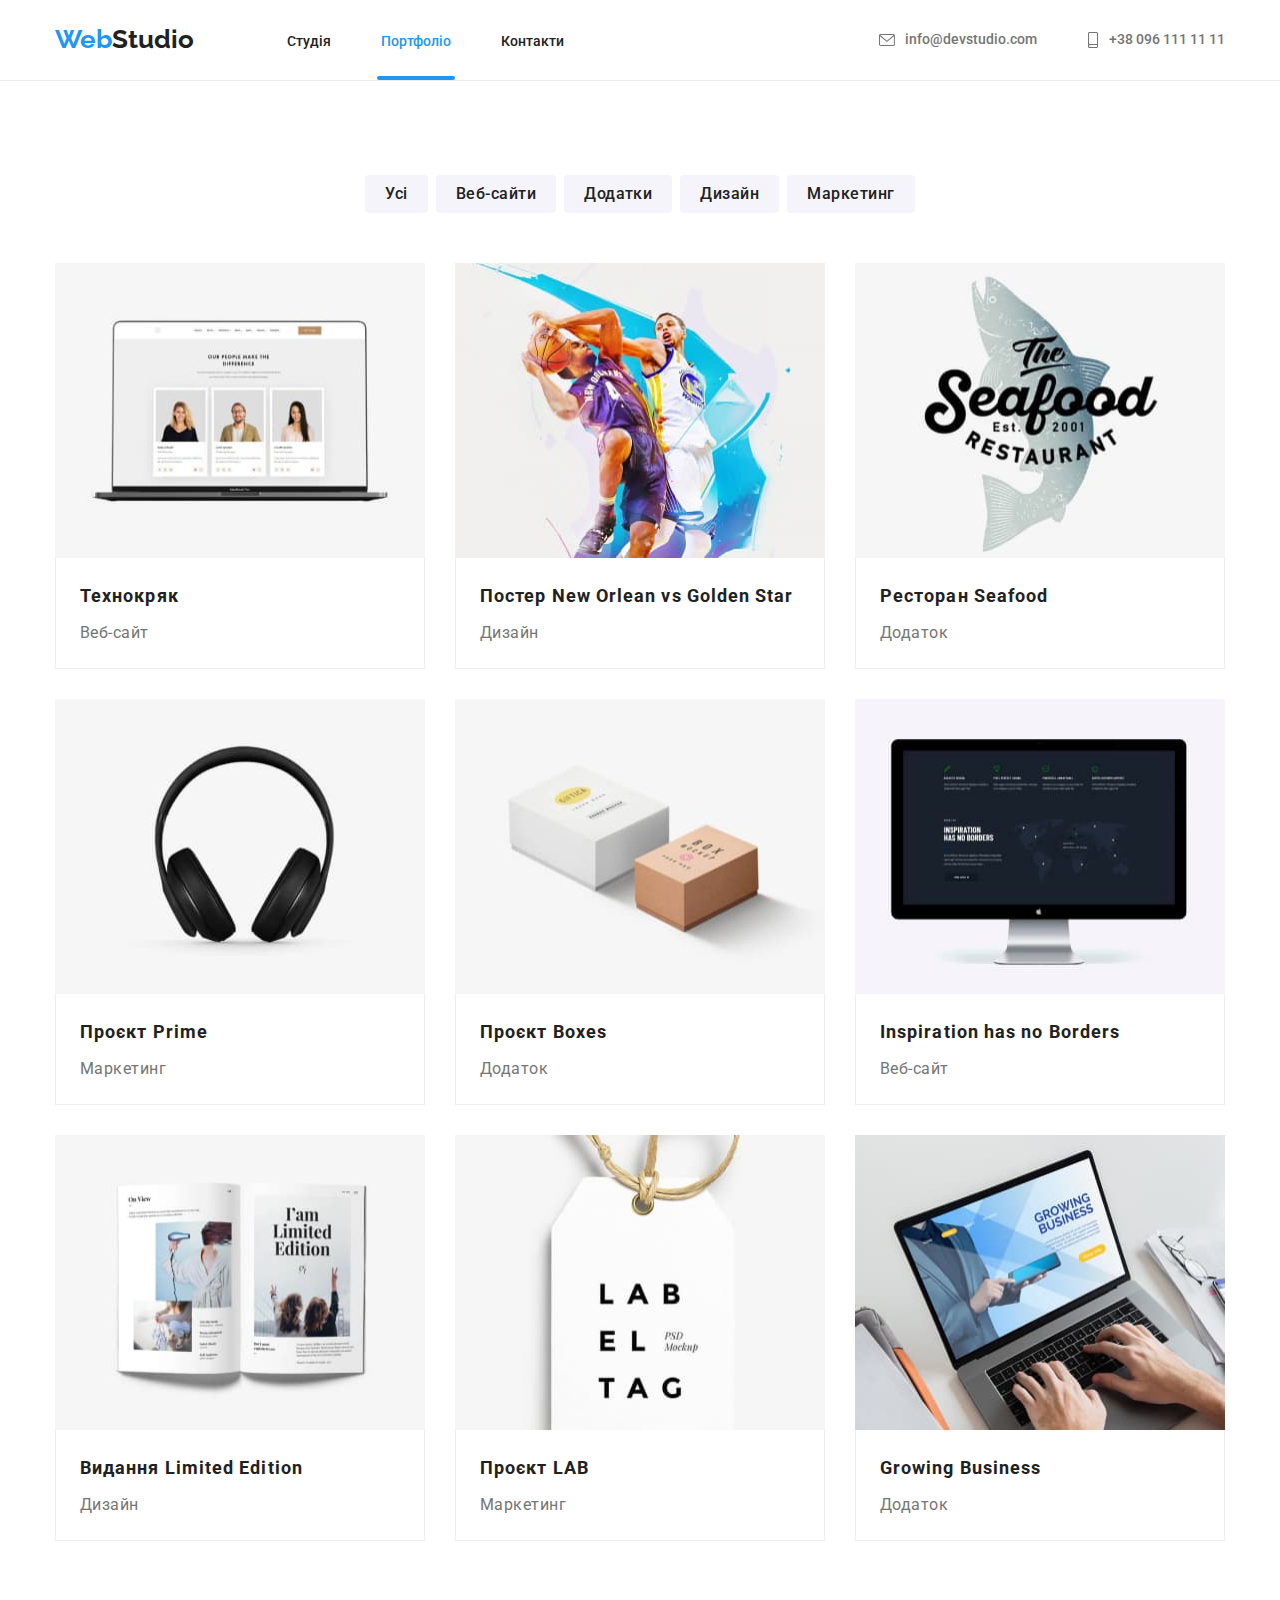
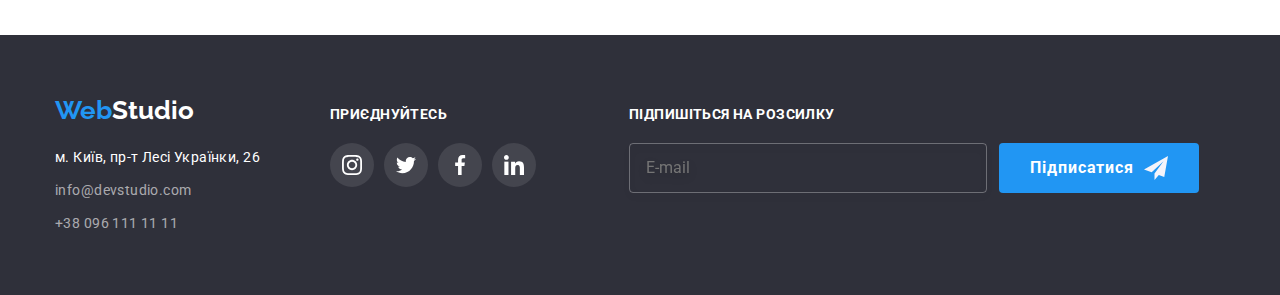
==== commit 15899d51: "tel icon update" ====
--- a/portfolio.html
+++ b/portfolio.html
@@ -73,7 +73,7 @@
               href="tel:+380961111111"
               class="link-options topbar-contacts__link hover-transition"
             >
-              <svg class="topbar-contacts__icon" width="16" height="12">
+              <svg class="topbar-contacts__icon" width="12" height="16">
                 <use href="./images/icomoon/symbol-defs.svg#icon-tel"></use>
               </svg>
               +38 096 111 11 11</a
@@ -465,7 +465,7 @@
             </label>
             <button
               type="submit"
-              class="basement-submit__button hero-button hover-transition"
+              class="basement-submit__button main-button hover-transition"
             >
               Підписатися<svg
                 class="basement-submit__icon"
--- a/css/main.min.css
+++ b/css/main.min.css
@@ -1 +1 @@
-body{background-color:#fff;font-family:"Roboto",sans-serif;color:var(--primery-text-color)}.link-options{text-decoration:none}h1,h2,h3,h4,h5,p,ul{margin:0}ul,ol{margin:0;padding-left:0}:root{--primery-text-color: #212121;--additional-text-color: #ffffff;--paragraph-tex-color: #757575;--text-hover-color: #2196f3;--footer-contact-color: rgba(255, 255, 255, 0.6);--background-color: #ffffff;--background-color-additional: #2f303a;--background-color-special: #f5f4fa;--social-main-color: #afb1b8}.hover-transition{transition-duration:250ms;transition-timing-function:cubic-bezier(0.4, 0, 0.2, 1)}.topbar-navigation__link,.topbar-contacts__link{font-weight:500;font-size:14px;line-height:1.14}.topbar-navigation__link{color:var(--primery-text-color)}.topbar-contacts__link{color:var(--paragraph-tex-color)}.hero-title{color:var(--additional-text-color);font-weight:900;font-size:44px;line-height:1.36;text-align:center;letter-spacing:.06em;text-transform:uppercase}.hero-button{color:var(--additional-text-color);font-family:inherit;font-weight:700;font-size:16px;line-height:1.87;letter-spacing:.06em;text-align:center}.our-features-title,.img-section__label,.basement__subtitle{font-weight:700;font-size:14px;line-height:1.14;letter-spacing:.03em;text-transform:uppercase}.basement__subtitle{color:var(--additional-text-color)}.our-features-text{color:var(--paragraph-tex-color);font-size:14px;line-height:1.71;letter-spacing:.03em}.img-section__label{color:var(--additional-text-color)}.our-team__subtitle{color:var(--primery-text-color);font-weight:500;font-size:16px;line-height:1.18;text-align:center;letter-spacing:.03em}.our-team__text{color:var(--paragraph-tex-color);font-size:16px;line-height:1.18;text-align:center;letter-spacing:.03em;margin-bottom:16px}.basement-contacts__link{font-style:normal;font-weight:400;font-size:14px;line-height:1.71;letter-spacing:.03em}.basement-contacts__link:hover,.basement-contacts__link:focus{color:var(--text-hover-color)}.basement-contacts-address{color:var(--additional-text-color)}.basement-contacts-mail,.basement-contacts-tel{color:var(--footer-contact-color)}.basement-submit__input{font-style:sans-serif;color:var(--additional-text-color);font-size:16px;line-height:1.25;letter-spacing:.003em}.hidden{position:absolute;white-space:nowrap;width:1px;height:1px;overflow:hidden;border:0;padding:0;clip:rect(0 0 0 0);-webkit-clip-path:inset(50%);clip-path:inset(50%);margin:-1px}.is-hidden{visibility:hidden;opacity:0;pointer-events:none}.hero-div-btn{display:flex;justify-content:center}.hero-button{background:var(--text-hover-color);cursor:pointer;height:50px;width:220px;border-radius:4px;border-style:none;position:relative;overflow:hidden}.hero-button:hover,.hero-button:focus{background:#188ce8;box-shadow:0px 4px 4px rgba(0,0,0,.15);border-radius:4px}.logo{font-family:"Raleway",sans-serif;padding-top:24px;padding-bottom:25px}.logo__web,.logo__studio-white,.logo__studio-dark{font-weight:700;font-size:26px;line-height:1.19}.logo__web{color:var(--text-hover-color)}.logo__studio-dark{color:var(--primery-text-color)}.logo__studio-white{color:var(--additional-text-color)}.logo-basement{display:block;padding:0}.soc-group,.basement-social__list{display:flex;justify-content:center;gap:10px}.soc-list,.basement-social__item{list-style:none;display:contents}.social-link,.basement-social__link{display:flex;justify-content:center;align-items:center;width:44px;height:44px;border-radius:50%;fill:var(--social-main-color)}.social-link:hover,.social-link:focus,.basement-social__link:hover,.basement-social__link:focus{background-color:var(--text-hover-color);fill:var(--additional-text-color)}.basement-social__link{background-color:rgba(255,255,255,.1);fill:var(--additional-text-color)}.basement-social__link:hover,.basement-social__link:focus{background-color:var(--text-hover-color)}.img-section-title,.our-team-title,.partners-title{color:var(--primery-text-color);font-weight:700;font-size:36px;line-height:1.16;text-align:center;letter-spacing:.03em;box-sizing:border-box;margin-bottom:50px}.section{padding-top:94px;padding-bottom:94px}.container{width:1200px;padding-left:15px;padding-right:15px;margin:0 auto}.backdrop{position:fixed;top:0;left:0;width:100vw;height:100vh;background:rgba(0,0,0,.2);transition:opacity 500ms cubic-bezier(0.11, 0, 0.5, 0) 0s,visibility 500ms cubic-bezier(0.11, 0, 0.5, 0) 0s;z-index:10}.modal-window{position:absolute;top:50%;left:50%;transform:translate(-50%, -50%);width:528px;background-color:var(--additional-text-color);box-shadow:0px 1px 3px rgba(0,0,0,.12),0px 1px 1px rgba(0,0,0,.14),0px 2px 1px rgba(0,0,0,.2);border-radius:4px;padding:40px}.close-button{position:absolute;top:8px;right:8px;border:1px solid rgba(0,0,0,.1);background-color:var(--additional-text-color);border-radius:50%;width:30px;height:30px;padding:0;display:flex;justify-content:center;align-items:center;cursor:pointer}.close-button:hover .modal-icon{fill:var(--text-hover-color)}.modal-title{text-align:center;font-family:sans-serif;font-weight:700;font-size:20px;line-height:1.15;letter-spacing:.03em;color:var(--primery-text-color);margin-bottom:12px}.modal-group{margin:0}.modal-list{margin-bottom:10px;display:flex;flex-direction:column;gap:4px;font-family:sans-serif;font-size:12px;line-height:1.16;letter-spacing:.01em}.modal-list:last-child{margin:0}.modal-comment::-moz-placeholder{color:var(--paragraph-tex-color);font-family:sans-serif;font-size:12px;line-height:1.16;letter-spacing:.01em;fill:var(--primery-text-color)}.modal-comment:-ms-input-placeholder{color:var(--paragraph-tex-color);font-family:sans-serif;font-size:12px;line-height:1.16;letter-spacing:.01em;fill:var(--primery-text-color)}.modal-label,.modal-comment::placeholder{color:var(--paragraph-tex-color);font-family:sans-serif;font-size:12px;line-height:1.16;letter-spacing:.01em;fill:var(--primery-text-color)}.input-container{fill:var(--primery-text-color);position:relative}.input-container input{padding:12px 16px;padding-left:42px;height:40px;border:1px solid rgba(33,33,33,.2);border-radius:4px;width:100%}.input-container:hover input,.input-container:hover .modal-input-icon,.input-container input:focus{border-color:var(--text-hover-color);fill:var(--text-hover-color);outline:var(--text-hover-color)}.modal-comment:hover,.modal-comment:focus,.modal-input:focus,.modal-input:focus+.modal-input-icon{border-color:var(--text-hover-color);fill:var(--text-hover-color);outline:var(--text-hover-color)}.modal-input-icon{position:absolute;top:50%;left:15px;transform:translateY(-50%)}.modal-comment{height:120px;margin-bottom:20px;border:1px solid rgba(33,33,33,.2);border-radius:4px;resize:none;padding:12px 16px}.modal-comment::-moz-placeholder{color:rgba(117,117,117,.5)}.modal-comment:-ms-input-placeholder{color:rgba(117,117,117,.5)}.modal-comment::placeholder{color:rgba(117,117,117,.5)}.licence-checkbox{display:flex;align-items:center;flex-direction:row;justify-content:center;margin-bottom:30px;position:relative}.checkbox{-webkit-appearance:none;-moz-appearance:none;appearance:none}.custom-checkbox{box-sizing:border-box;width:16px;height:15px;position:relative;margin-right:7px;border:2px solid var(--primery-text-color);border-radius:2px;fill:rgba(0,0,0,0)}.checkbox:checked+.custom-checkbox{background-color:var(--text-hover-color);border:none;fill:var(--additional-text-color)}.checkbox-input-icon{position:absolute;top:50%;left:50%;transform:translate(-50%, -50%)}.licence-text{font-family:sans-serif;font-size:14px;line-height:1.7;letter-spacing:.03em;color:var(--paragraph-tex-color)}.licence{color:var(--text-hover-color);margin:0;padding:0;border-bottom:1px solid var(--text-hover-color)}.modal-container-btn{display:flex;justify-content:center}.topbar{border-bottom:1px solid #ececec}.topbar-flex{box-sizing:border-box;display:flex;justify-content:center}.topbar-contacts__link{display:flex;align-items:center}.topbar-navigation__list,.topbar-contacts__list{list-style:none;display:flex}.topbar-navigation{display:inline-flex;justify-content:center}.topbar-navigation__list{gap:50px;margin-left:93px}.topbar-navigation__group{margin-top:32px}.topbar-navigation__link{padding-top:32px;padding-bottom:32px;position:relative}.topbar-navigation__link:hover,.topbar-navigation__link:focus{color:var(--text-hover-color)}.active-porfolio{color:var(--text-hover-color)}.active-porfolio::after{content:"";position:absolute;bottom:1px;left:-4px;width:78px;height:4px;background-color:var(--text-hover-color);border-radius:2px}.active-main{color:var(--text-hover-color)}.active-main::after{content:"";position:absolute;bottom:1px;left:-3px;width:48px;height:4px;background-color:var(--text-hover-color);border-radius:2px}.topbar-contacts__list{gap:50px;margin-left:auto}.topbar-contacts__group{display:flex}.topbar-contacts__link{padding-top:32px;padding-bottom:32px;fill:var(--paragraph-tex-color)}.topbar-contacts__link:focus,.topbar-contacts__link:hover{color:var(--text-hover-color);fill:var(--text-hover-color)}.topbar-contacts__icon{margin-right:10px}.hero{background-color:var(--background-color-additional);background-image:linear-gradient(rgba(47, 48, 58, 0.4), rgba(47, 48, 58, 0.4)),url(../images/hero-bg.jpeg);background-size:1600px;background-repeat:no-repeat;background-position:center;padding-top:200px;padding-bottom:200px}.hero-title{max-width:696px;margin:0 auto;margin-bottom:30px}.our-features{padding-top:94px}.our-features-list{list-style:none;display:flex;gap:30px}.our-features-group{flex-basis:calc((100% - 90px)/4)}.our-icons-group{width:270px;height:120px;border-radius:4px;background-color:var(--background-color-special);display:flex;justify-content:center;align-items:center;margin-bottom:30px}.our-features-icon{fill:var(--primery-text-color)}.our-features-title,.img-label{margin-bottom:10px}.img-section__picture{display:block}.img-section__list{position:relative}.img-section__position>.img-section__label{position:absolute;bottom:0;margin:0}.img-section__label{display:flex;justify-content:center;align-items:center;background-color:rgba(47,48,58,.8);height:70px;width:370px}.img-section__group{display:flex;list-style:none;gap:30px}.our-team{background-color:var(--background-color-special)}.our-team-group{display:flex;list-style:none;gap:30px}.our-team-group__list{margin:0 auto;background-color:var(--additional-text-color);width:calc((100% - 90px)/4);box-shadow:0px 1px 3px rgba(0,0,0,.12),0px 1px 1px rgba(0,0,0,.14),0px 2px 1px rgba(0,0,0,.2);border-radius:0px 0px 4px 4px}.our-team-group__img{display:block}.our-team__img-text{padding:30px 0}.our-team__subtitle{margin-bottom:10px}.partners__list{list-style:none;display:flex;justify-content:center;gap:30px}.partners__link{display:flex;justify-content:center;align-items:center;box-sizing:border-box;border:1px solid var(--social-main-color);border-radius:4px;width:170px;height:92px;fill:var(--social-main-color)}.partners__link:hover,.partners__link:focus{fill:var(--text-hover-color);border:1px solid var(--text-hover-color)}.basement{background-color:var(--background-color-additional);padding-top:60px;padding-bottom:60px}.basement__subtitle{margin-bottom:20px}.basement-container{display:flex;align-items:baseline}.basement-contacts{margin-top:20px}.basement-contacts__list{display:inline;list-style:none}.basement-contacts__item{display:block;margin-bottom:9px}.basement-contacts__item:last-child{margin-bottom:0}.basement-social{display:block;width:206px;height:80px;margin-left:70px}.basement-submit{display:block;width:570px;height:86px;margin-left:93px}.basement-submit__container{display:flex}.basement-submit__input{background-color:rgba(0,0,0,0);align-content:center;height:50px;width:358px;border:1px solid rgba(255,255,255,.3);filter:drop-shadow(0px 4px 4px rgba(0, 0, 0, 0.15));border-radius:4px;margin-right:12px;padding-left:16px}.basement-submit__button{display:flex;align-content:center;justify-content:center;align-items:center;max-width:200px;padding:0 24px;gap:10px}.basement-submit__icon{fill:var(--background-color-special)}.portfolio-btn__list{list-style:none;display:flex;justify-content:center;gap:8px;margin-bottom:50px}.portfolio-btn__button{color:var(--primery-text-color);font-family:inherit;font-weight:500;font-size:16px;line-height:1.62;text-align:center;letter-spacing:.03em;background-color:var(--background-color-special);cursor:pointer;border-style:none;border-radius:4px;height:38px;padding-left:20px;padding-right:20px}.portfolio-btn__button:hover,.portfolio-btn__button:focus{background-color:var(--text-hover-color);color:var(--additional-text-color);box-shadow:0px 3px 1px rgba(0,0,0,.1),0px 1px 2px rgba(0,0,0,.08),0px 2px 2px rgba(0,0,0,.12);border-radius:4px}.projects{list-style:none;display:flex;flex-wrap:wrap;gap:30px}.projects__item{flex-basis:calc((100% - 60px)/3)}.projects__link{display:block}.projects__link:hover,.projects__link:focus{box-shadow:0px 1px 1px rgba(0,0,0,.12),0px 4px 4px rgba(0,0,0,.06),1px 4px 6px rgba(0,0,0,.16)}.projects__image-container{position:relative;overflow:hidden}.projects__image{display:block}.projects__image-overlay{font-family:sans-serif;font-size:18px;line-height:1.5;color:var(--additional-text-color);padding:63px 24px;background-color:rgba(33,150,243,.9);position:absolute;top:0;left:0;width:100%;height:100%;transform:translateY(100%);transition:transform 250ms ease}.projects__image-container:hover .projects__image-overlay{transform:translatex(0)}.projects__image-header{border-bottom:1px solid #eee;border-left:1px solid #eee;border-right:1px solid #eee;padding:20px 24px}.projects__image-title{color:var(--primery-text-color);font-weight:700;font-size:18px;line-height:2;letter-spacing:.06em}.projects__image-subtitle{color:var(--paragraph-tex-color);font-size:16px;line-height:1.87;letter-spacing:.03em;margin-top:4px}/*# sourceMappingURL=main.min.css.map */+body{background-color:#fff;font-family:"Roboto",sans-serif;color:var(--primery-text-color)}.link-options{text-decoration:none}h1,h2,h3,h4,h5,p,ul{margin:0}ul,ol{margin:0;padding-left:0}:root{--primery-text-color: #212121;--additional-text-color: #ffffff;--paragraph-tex-color: #757575;--text-hover-color: #2196f3;--footer-contact-color: rgba(255, 255, 255, 0.6);--background-color: #ffffff;--background-color-additional: #2f303a;--background-color-special: #f5f4fa;--social-main-color: #afb1b8}.hover-transition{transition-duration:250ms;transition-timing-function:cubic-bezier(0.4, 0, 0.2, 1)}.topbar-navigation__link,.topbar-contacts__link{font-weight:500;font-size:14px;line-height:1.14}.topbar-navigation__link{color:var(--primery-text-color)}.topbar-contacts__link{color:var(--paragraph-tex-color)}.hero-title{color:var(--additional-text-color);font-weight:900;font-size:44px;line-height:1.36;text-align:center;letter-spacing:.06em;text-transform:uppercase}.main-button{color:var(--additional-text-color);font-family:inherit;font-weight:700;font-size:16px;line-height:1.87;letter-spacing:.06em;text-align:center}.our-features-title,.img-section__label,.basement__subtitle{font-weight:700;font-size:14px;line-height:1.14;letter-spacing:.03em;text-transform:uppercase}.basement__subtitle{color:var(--additional-text-color)}.our-features-text{color:var(--paragraph-tex-color);font-size:14px;line-height:1.71;letter-spacing:.03em}.img-section__label{color:var(--additional-text-color)}.our-team__subtitle{color:var(--primery-text-color);font-weight:500;font-size:16px;line-height:1.18;text-align:center;letter-spacing:.03em}.our-team__text{color:var(--paragraph-tex-color);font-size:16px;line-height:1.18;text-align:center;letter-spacing:.03em;margin-bottom:16px}.basement-contacts__link{font-style:normal;font-weight:400;font-size:14px;line-height:1.71;letter-spacing:.03em}.basement-contacts__link:hover,.basement-contacts__link:focus{color:var(--text-hover-color)}.basement-contacts-address{color:var(--additional-text-color)}.basement-contacts-mail,.basement-contacts-tel{color:var(--footer-contact-color)}.basement-submit__input{font-style:sans-serif;color:var(--additional-text-color);font-size:16px;line-height:1.25;letter-spacing:.003em}.portfolio-btn__button{color:var(--primery-text-color);font-family:inherit;font-weight:500;font-size:16px;line-height:1.62;text-align:center;letter-spacing:.03em}.projects__image-overlay{font-family:sans-serif;font-size:18px;line-height:1.5;color:var(--additional-text-color)}.projects__image-title{color:var(--primery-text-color);font-weight:700;font-size:18px;line-height:2;letter-spacing:.06em}.projects__image-subtitle{color:var(--paragraph-tex-color);font-size:16px;line-height:1.87;letter-spacing:.03em}.hidden{position:absolute;white-space:nowrap;width:1px;height:1px;overflow:hidden;border:0;padding:0;clip:rect(0 0 0 0);-webkit-clip-path:inset(50%);clip-path:inset(50%);margin:-1px}.is-hidden{visibility:hidden;opacity:0;pointer-events:none}.main-button{background:var(--text-hover-color);cursor:pointer;height:50px;width:220px;border-radius:4px;border-style:none;position:relative;overflow:hidden}.main-button:hover,.main-button:focus{background:#188ce8;box-shadow:0px 4px 4px rgba(0,0,0,.15);border-radius:4px}.logo{font-family:"Raleway",sans-serif;padding-top:24px;padding-bottom:25px}.logo__web,.logo__studio-white,.logo__studio-dark{font-weight:700;font-size:26px;line-height:1.19}.logo__web{color:var(--text-hover-color)}.logo__studio-dark{color:var(--primery-text-color)}.logo__studio-white{color:var(--additional-text-color)}.logo-basement{display:block;padding:0}.soc-group,.basement-social__list{display:flex;justify-content:center;gap:10px}.soc-list,.basement-social__item{list-style:none;display:contents}.social-link,.basement-social__link{display:flex;justify-content:center;align-items:center;width:44px;height:44px;border-radius:50%;fill:var(--social-main-color)}.social-link:hover,.social-link:focus,.basement-social__link:hover,.basement-social__link:focus{background-color:var(--text-hover-color);fill:var(--additional-text-color)}.basement-social__link{background-color:rgba(255,255,255,.1);fill:var(--additional-text-color)}.basement-social__link:hover,.basement-social__link:focus{background-color:var(--text-hover-color)}.img-section-title,.our-team-title,.partners-title{color:var(--primery-text-color);font-weight:700;font-size:36px;line-height:1.16;text-align:center;letter-spacing:.03em;box-sizing:border-box;margin-bottom:50px}.section{padding-top:94px;padding-bottom:94px}.container{width:1200px;padding-left:15px;padding-right:15px;margin:0 auto}.backdrop{position:fixed;top:0;left:0;width:100vw;height:100vh;background:rgba(0,0,0,.2);transition:opacity 500ms cubic-bezier(0.11, 0, 0.5, 0) 0s,visibility 500ms cubic-bezier(0.11, 0, 0.5, 0) 0s;z-index:10}.modal-window{position:absolute;top:50%;left:50%;transform:translate(-50%, -50%);width:528px;background-color:var(--additional-text-color);box-shadow:0px 1px 3px rgba(0,0,0,.12),0px 1px 1px rgba(0,0,0,.14),0px 2px 1px rgba(0,0,0,.2);border-radius:4px;padding:40px}.close-button{position:absolute;top:8px;right:8px;border:1px solid rgba(0,0,0,.1);background-color:var(--additional-text-color);border-radius:50%;width:30px;height:30px;padding:0;display:flex;justify-content:center;align-items:center;cursor:pointer}.close-button:hover .modal-icon{fill:var(--text-hover-color)}.modal-title{text-align:center;font-family:sans-serif;font-weight:700;font-size:20px;line-height:1.15;letter-spacing:.03em;color:var(--primery-text-color);margin-bottom:12px}.modal-group{margin:0}.modal-list{font-family:sans-serif;font-size:12px;line-height:1.16;letter-spacing:.01em;margin-bottom:10px;display:flex;flex-direction:column;gap:4px}.modal-list:last-child{margin:0}.modal-comment::-moz-placeholder{color:var(--paragraph-tex-color);font-family:sans-serif;font-size:12px;line-height:1.16;letter-spacing:.01em;fill:var(--primery-text-color)}.modal-comment:-ms-input-placeholder{color:var(--paragraph-tex-color);font-family:sans-serif;font-size:12px;line-height:1.16;letter-spacing:.01em;fill:var(--primery-text-color)}.modal-label,.modal-comment::placeholder{color:var(--paragraph-tex-color);font-family:sans-serif;font-size:12px;line-height:1.16;letter-spacing:.01em;fill:var(--primery-text-color)}.input-container{fill:var(--primery-text-color);position:relative}.input-container input{padding:12px 16px;padding-left:42px;height:40px;border:1px solid rgba(33,33,33,.2);border-radius:4px;width:100%}.input-container:hover input,.input-container:hover .modal-input-icon,.input-container input:focus{border-color:var(--text-hover-color);fill:var(--text-hover-color);outline:var(--text-hover-color)}.modal-input:focus{border-color:var(--text-hover-color);fill:var(--text-hover-color);outline:var(--text-hover-color)}.modal-input-icon{position:absolute;top:50%;left:15px;transform:translateY(-50%)}.modal-input:focus+.modal-input-icon{border-color:var(--text-hover-color);fill:var(--text-hover-color);outline:var(--text-hover-color)}.modal-comment{height:120px;margin-bottom:20px;border:1px solid rgba(33,33,33,.2);border-radius:4px;resize:none;padding:12px 16px}.modal-comment::-moz-placeholder{color:rgba(117,117,117,.5)}.modal-comment:-ms-input-placeholder{color:rgba(117,117,117,.5)}.modal-comment::placeholder{color:rgba(117,117,117,.5)}.modal-comment:hover,.modal-comment:focus{border-color:var(--text-hover-color);fill:var(--text-hover-color);outline:var(--text-hover-color)}.licence-checkbox{display:flex;align-items:center;flex-direction:row;justify-content:center;margin-bottom:30px;position:relative}.checkbox{-webkit-appearance:none;-moz-appearance:none;appearance:none}.custom-checkbox{box-sizing:border-box;width:16px;height:15px;position:relative;margin-right:7px;border:2px solid var(--primery-text-color);border-radius:2px;fill:rgba(0,0,0,0)}.checkbox:checked+.custom-checkbox{background-color:var(--text-hover-color);border:none;fill:var(--additional-text-color)}.checkbox-input-icon{position:absolute;top:50%;left:50%;transform:translate(-50%, -50%)}.licence-text{font-family:sans-serif;font-size:14px;line-height:1.7;letter-spacing:.03em;color:var(--paragraph-tex-color)}.licence{color:var(--text-hover-color);margin:0;padding:0;border-bottom:1px solid var(--text-hover-color)}.modal-container-btn{display:flex;justify-content:center}.topbar{border-bottom:1px solid #ececec}.topbar-flex{box-sizing:border-box;display:flex;justify-content:center}.topbar-contacts__link{display:flex;align-items:center}.topbar-navigation__list,.topbar-contacts__list{list-style:none;display:flex}.topbar-navigation{display:inline-flex;justify-content:center}.topbar-navigation__list{gap:50px;margin-left:93px}.topbar-navigation__group{margin-top:32px}.topbar-navigation__link{padding-top:32px;padding-bottom:32px;position:relative}.topbar-navigation__link:hover,.topbar-navigation__link:focus{color:var(--text-hover-color)}.active-porfolio{color:var(--text-hover-color)}.active-porfolio::after{content:"";position:absolute;bottom:1px;left:-4px;width:78px;height:4px;background-color:var(--text-hover-color);border-radius:2px}.active-main{color:var(--text-hover-color)}.active-main::after{content:"";position:absolute;bottom:1px;left:-3px;width:48px;height:4px;background-color:var(--text-hover-color);border-radius:2px}.topbar-contacts__list{gap:50px;margin-left:auto}.topbar-contacts__group{display:flex}.topbar-contacts__link{padding-top:32px;padding-bottom:32px;fill:var(--paragraph-tex-color)}.topbar-contacts__link:focus,.topbar-contacts__link:hover{color:var(--text-hover-color);fill:var(--text-hover-color)}.topbar-contacts__icon{margin-right:10px}.hero{background-color:var(--background-color-additional);background-image:linear-gradient(rgba(47, 48, 58, 0.4), rgba(47, 48, 58, 0.4)),url(../images/hero-bg.jpeg);background-size:1600px;background-repeat:no-repeat;background-position:center;padding-top:200px;padding-bottom:200px}.hero-title{max-width:696px;margin:0 auto;margin-bottom:30px}.hero-button{display:flex;justify-content:center}.our-features{padding-top:94px}.our-features-list{list-style:none;display:flex;gap:30px}.our-features-group{flex-basis:calc((100% - 90px)/4)}.our-icons-group{width:270px;height:120px;border-radius:4px;background-color:var(--background-color-special);display:flex;justify-content:center;align-items:center;margin-bottom:30px}.our-features-icon{fill:var(--primery-text-color)}.our-features-title,.img-label{margin-bottom:10px}.img-section__picture{display:block}.img-section__list{position:relative}.img-section__position>.img-section__label{position:absolute;bottom:0;margin:0}.img-section__label{display:flex;justify-content:center;align-items:center;background-color:rgba(47,48,58,.8);height:70px;width:370px}.img-section__group{display:flex;list-style:none;gap:30px}.our-team{background-color:var(--background-color-special)}.our-team-group{display:flex;list-style:none;gap:30px}.our-team-group__list{margin:0 auto;background-color:var(--additional-text-color);width:calc((100% - 90px)/4);box-shadow:0px 1px 3px rgba(0,0,0,.12),0px 1px 1px rgba(0,0,0,.14),0px 2px 1px rgba(0,0,0,.2);border-radius:0px 0px 4px 4px}.our-team-group__img{display:block}.our-team__img-text{padding:30px 0}.our-team__subtitle{margin-bottom:10px}.partners__list{list-style:none;display:flex;justify-content:center;gap:30px}.partners__link{display:flex;justify-content:center;align-items:center;box-sizing:border-box;border:1px solid var(--social-main-color);border-radius:4px;width:170px;height:92px;fill:var(--social-main-color)}.partners__link:hover,.partners__link:focus{fill:var(--text-hover-color);border:1px solid var(--text-hover-color)}.basement{background-color:var(--background-color-additional);padding-top:60px;padding-bottom:60px}.basement__subtitle{margin-bottom:20px}.basement-container{display:flex;align-items:baseline}.basement-contacts{margin-top:20px}.basement-contacts__list{display:inline;list-style:none}.basement-contacts__item{display:block;margin-bottom:9px}.basement-contacts__item:last-child{margin-bottom:0}.basement-social{display:block;width:206px;height:80px;margin-left:70px}.basement-submit{display:block;width:570px;height:86px;margin-left:93px}.basement-submit__container{display:flex}.basement-submit__input{background-color:rgba(0,0,0,0);align-content:center;height:50px;width:358px;border:1px solid rgba(255,255,255,.3);filter:drop-shadow(0px 4px 4px rgba(0, 0, 0, 0.15));border-radius:4px;margin-right:12px;padding-left:16px}.basement-submit__button{display:flex;align-content:center;justify-content:center;align-items:center;max-width:200px;padding:0 24px;gap:10px}.basement-submit__icon{fill:var(--background-color-special)}.portfolio-btn__list{list-style:none;display:flex;justify-content:center;gap:8px;margin-bottom:50px}.portfolio-btn__button{background-color:var(--background-color-special);cursor:pointer;border-style:none;border-radius:4px;height:38px;padding-left:20px;padding-right:20px}.portfolio-btn__button:hover,.portfolio-btn__button:focus{background-color:var(--text-hover-color);color:var(--additional-text-color);box-shadow:0px 3px 1px rgba(0,0,0,.1),0px 1px 2px rgba(0,0,0,.08),0px 2px 2px rgba(0,0,0,.12);border-radius:4px}.projects{list-style:none;display:flex;flex-wrap:wrap;gap:30px}.projects__item{flex-basis:calc((100% - 60px)/3)}.projects__link{display:block}.projects__link:hover,.projects__link:focus{box-shadow:0px 1px 1px rgba(0,0,0,.12),0px 4px 4px rgba(0,0,0,.06),1px 4px 6px rgba(0,0,0,.16)}.projects__image-container{position:relative;overflow:hidden}.projects__image{display:block}.projects__image-overlay{padding:63px 24px;background-color:rgba(33,150,243,.9);position:absolute;top:0;left:0;width:100%;height:100%;transform:translateY(100%);transition:transform 250ms ease}.projects__image-container:hover .projects__image-overlay{transform:translatex(0)}.projects__image-header{border-bottom:1px solid #eee;border-left:1px solid #eee;border-right:1px solid #eee;padding:20px 24px}.projects__image-subtitle{margin-top:4px}/*# sourceMappingURL=main.min.css.map */